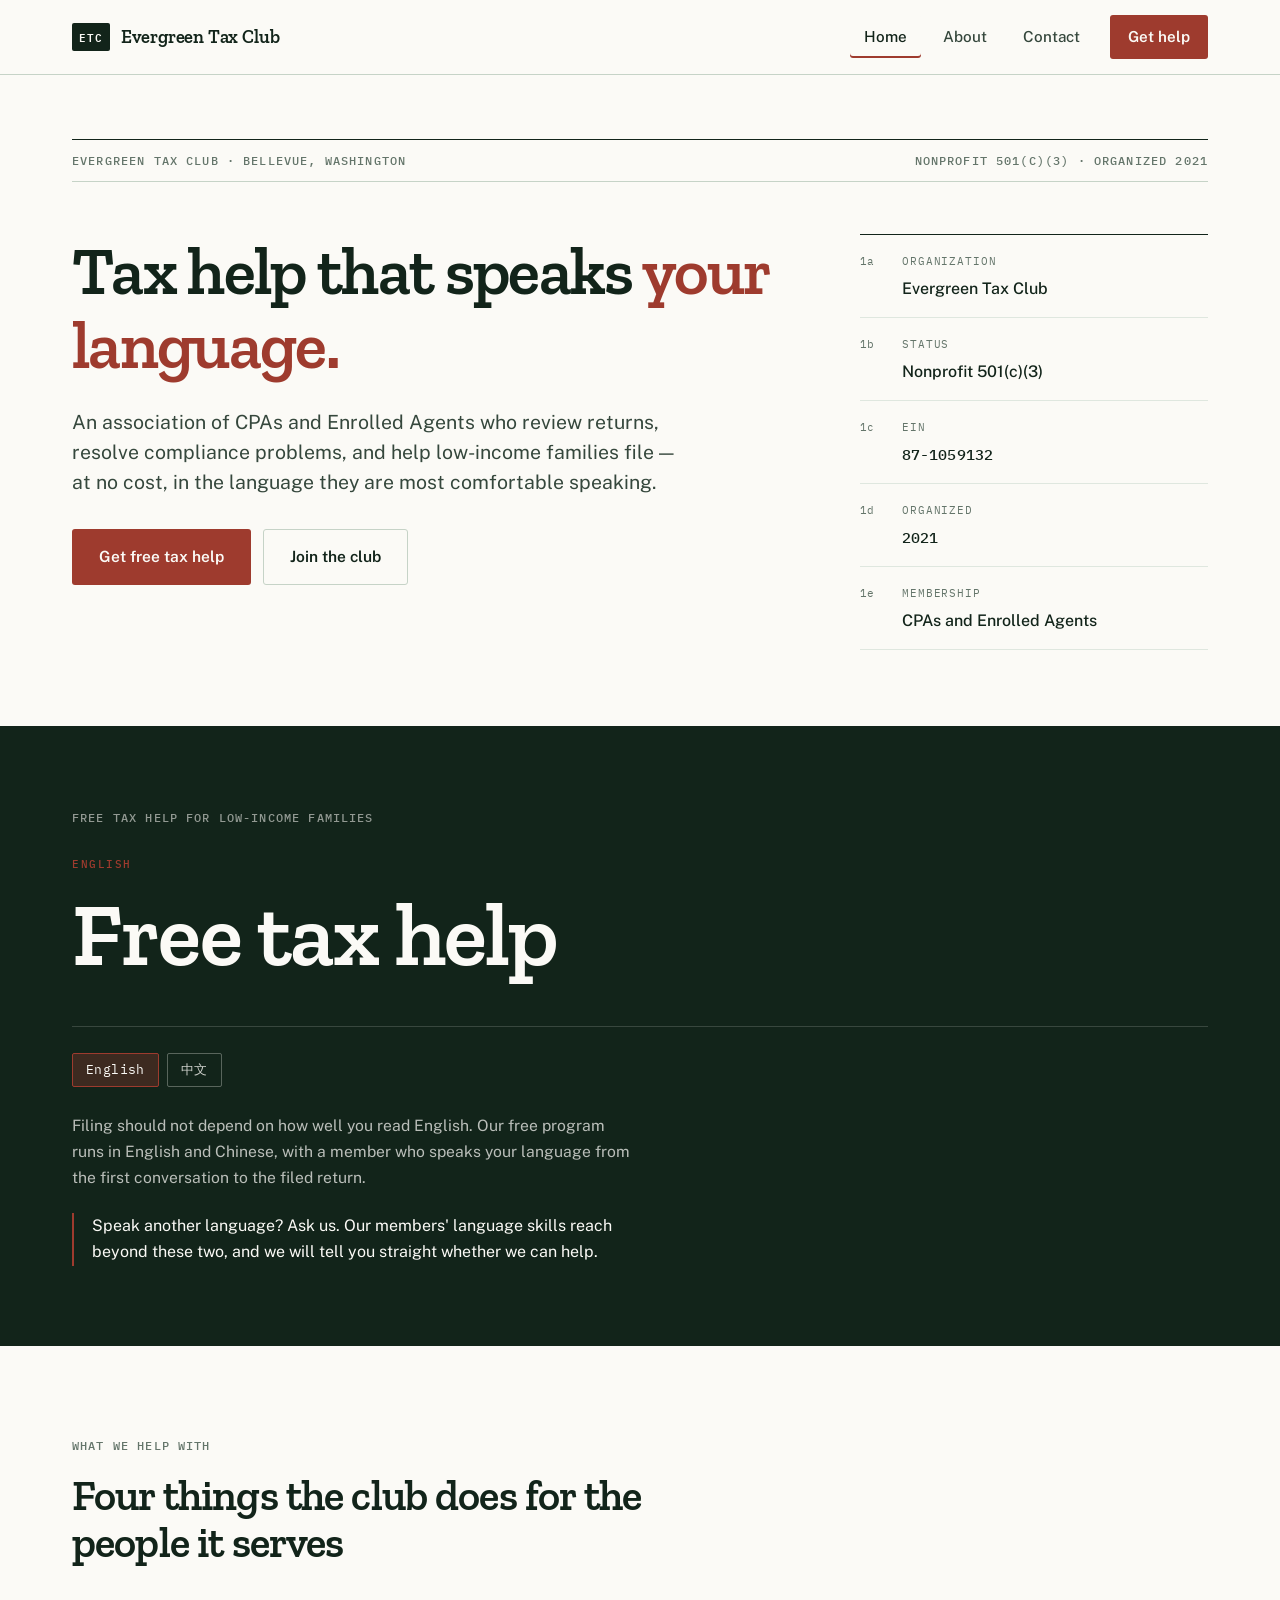
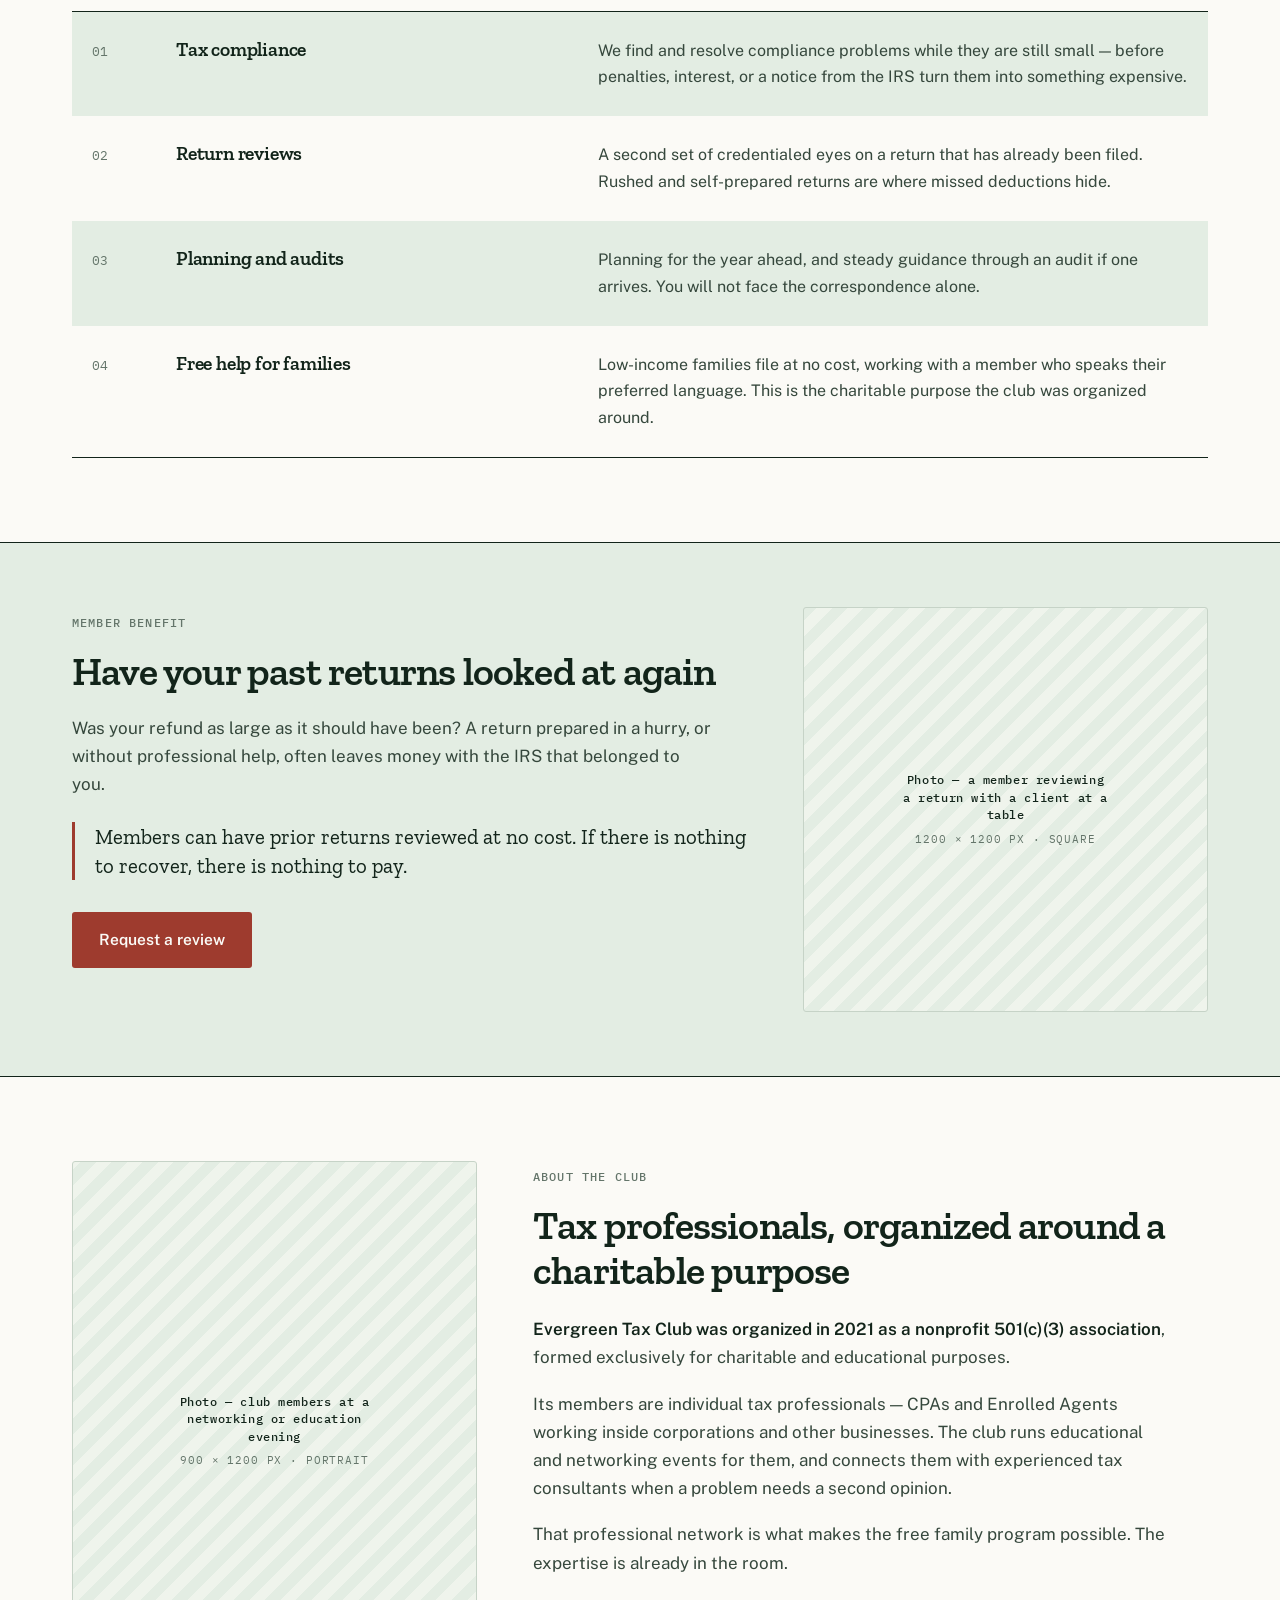
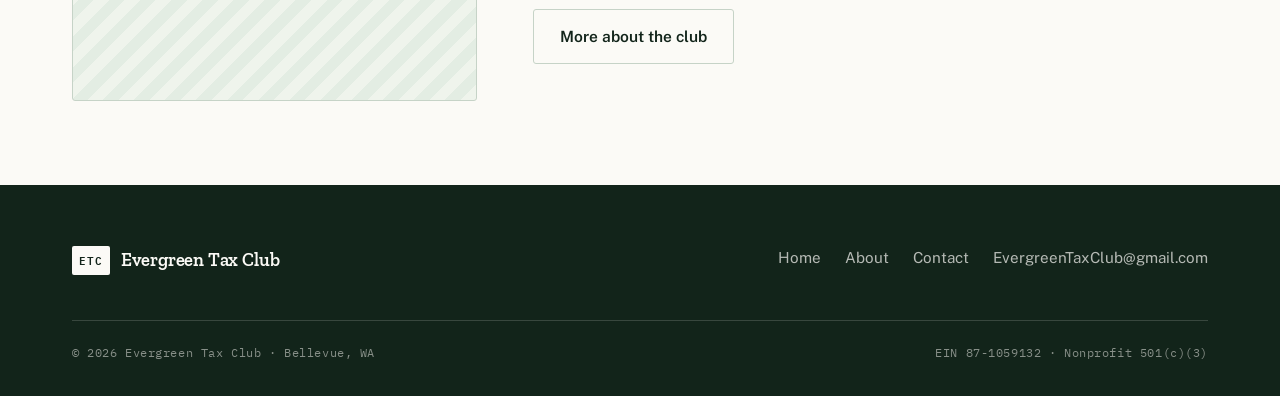
==== index.html @ f6d010ca "Limit language band to the two languages the club can serve The eight-language list was inferred fro" ====
<!DOCTYPE html>
<html lang="en">
<head>
<meta charset="UTF-8">
<meta name="viewport" content="width=device-width, initial-scale=1.0">
<title>Evergreen Tax Club — Tax help that speaks your language</title>
<meta name="description" content="Evergreen Tax Club is a nonprofit 501(c)(3) association of CPAs and Enrolled Agents in Bellevue, WA. Return reviews, tax planning, and free tax help for low-income families in their preferred languages.">
<link rel="preconnect" href="https://fonts.googleapis.com">
<link rel="preconnect" href="https://fonts.gstatic.com" crossorigin>
<link href="https://fonts.googleapis.com/css2?family=Zilla+Slab:wght@400;500;600;700&family=Public+Sans:wght@400;500;600;700&family=IBM+Plex+Mono:wght@400;500;600&display=swap" rel="stylesheet">
<link rel="stylesheet" href="styles.css">
</head>
<body>

<header class="site-head">
  <div class="wrap head-inner">
    <a class="brand" href="index.html">
      <span class="brand-mark">ETC</span>
      <span class="brand-name">Evergreen Tax Club</span>
    </a>
    <button class="nav-toggle" aria-expanded="false" aria-controls="site-nav">Menu</button>
    <nav class="site-nav" id="site-nav" aria-label="Main">
      <ul>
        <li><a href="index.html" aria-current="page">Home</a></li>
        <li><a href="about.html">About</a></li>
        <li><a href="contact.html">Contact</a></li>
        <li><a class="nav-cta" href="contact.html#help">Get help</a></li>
      </ul>
    </nav>
  </div>
</header>

<main>

  <!-- ========== Hero: human headline, plus the club's identity
       set the way a document states its filer. ========== -->
  <section class="hero">
    <div class="wrap">
      <div class="doc-rule">
        <span class="mono">Evergreen Tax Club · Bellevue, Washington</span>
        <span class="mono">Nonprofit 501(c)(3) · Organized 2021</span>
      </div>

      <div class="hero-grid">
        <div>
          <h1>Tax help that speaks <span class="accent">your language.</span></h1>
          <p class="lede">An association of CPAs and Enrolled Agents who review returns, resolve compliance problems, and help low-income families file — at no cost, in the language they are most comfortable speaking.</p>
          <div class="btn-row">
            <a class="btn btn-primary" href="contact.html#help">Get free tax help</a>
            <a class="btn btn-secondary" href="contact.html#join">Join the club</a>
          </div>
        </div>

        <div class="fields">
          <div class="field">
            <span class="field-no">1a</span>
            <span>
              <span class="field-label">Organization</span>
              <span class="field-value">Evergreen Tax Club</span>
            </span>
          </div>
          <div class="field">
            <span class="field-no">1b</span>
            <span>
              <span class="field-label">Status</span>
              <span class="field-value">Nonprofit 501(c)(3)</span>
            </span>
          </div>
          <div class="field">
            <span class="field-no">1c</span>
            <span>
              <span class="field-label">EIN</span>
              <span class="field-value"><span class="num">87-1059132</span></span>
            </span>
          </div>
          <div class="field">
            <span class="field-no">1d</span>
            <span>
              <span class="field-label">Organized</span>
              <span class="field-value"><span class="num">2021</span></span>
            </span>
          </div>
          <div class="field">
            <span class="field-no">1e</span>
            <span>
              <span class="field-label">Membership</span>
              <span class="field-value">CPAs and Enrolled Agents</span>
            </span>
          </div>
        </div>
      </div>
    </div>
  </section>

  <!-- ========== Signature: the language band ==========

       Only list languages the club can actually serve. Someone
       who sees their language here and then cannot be helped is
       worse off than if it had never appeared.

       To add one, edit both places below, in the same order:
         1. the data-lang-stage attribute
         2. the .lang-chip buttons beneath it
       ================================================== -->
  <section class="langs">
    <div class="wrap">
      <span class="mono">Free tax help for low-income families</span>

      <div class="lang-stage" data-lang-stage='[
        {"language":"English","phrase":"Free tax help","lang":"en"},
        {"language":"中文","phrase":"免费报税协助","lang":"zh"}
      ]'>
        <p class="lang-word">
          <span class="tongue">English</span>
          <span class="lang-text">Free tax help</span>
        </p>
      </div>

      <div class="lang-list">
        <button class="lang-chip" data-lang-chip type="button">English</button>
        <button class="lang-chip" data-lang-chip type="button">中文</button>
      </div>

      <p class="note">Filing should not depend on how well you read English. Our free program runs in English and Chinese, with a member who speaks your language from the first conversation to the filed return.</p>

      <p class="lang-ask">Speak another language? Ask us. Our members' language skills reach beyond these two, and we will tell you straight whether we can help.</p>
    </div>
  </section>

  <!-- ========== What we help with ========== -->
  <section class="section">
    <div class="wrap">
      <div class="section-head">
        <span class="mono">What we help with</span>
        <h2>Four things the club does for the people it serves</h2>
      </div>

      <div class="ledger">
        <div class="ledger-row">
          <span class="ledger-no">01</span>
          <h3>Tax compliance</h3>
          <p>We find and resolve compliance problems while they are still small — before penalties, interest, or a notice from the IRS turn them into something expensive.</p>
        </div>
        <div class="ledger-row">
          <span class="ledger-no">02</span>
          <h3>Return reviews</h3>
          <p>A second set of credentialed eyes on a return that has already been filed. Rushed and self-prepared returns are where missed deductions hide.</p>
        </div>
        <div class="ledger-row">
          <span class="ledger-no">03</span>
          <h3>Planning and audits</h3>
          <p>Planning for the year ahead, and steady guidance through an audit if one arrives. You will not face the correspondence alone.</p>
        </div>
        <div class="ledger-row">
          <span class="ledger-no">04</span>
          <h3>Free help for families</h3>
          <p>Low-income families file at no cost, working with a member who speaks their preferred language. This is the charitable purpose the club was organized around.</p>
        </div>
      </div>
    </div>
  </section>

  <!-- ========== The member offer ========== -->
  <section class="offer">
    <div class="wrap split split-wide">
      <div>
        <span class="mono">Member benefit</span>
        <h2 style="margin-top:14px">Have your past returns looked at again</h2>
        <div class="prose" style="margin-top:20px">
          <p>Was your refund as large as it should have been? A return prepared in a hurry, or without professional help, often leaves money with the IRS that belonged to you.</p>
        </div>
        <p class="pull">Members can have prior returns reviewed at no cost. If there is nothing to recover, there is nothing to pay.</p>
        <div class="btn-row">
          <a class="btn btn-primary" href="contact.html#review">Request a review</a>
        </div>
      </div>
      <div class="ph ph-square"
           data-label="Photo — a member reviewing a return with a client at a table"
           data-size="1200 × 1200 px · square"></div>
    </div>
  </section>

  <!-- ========== About preview ========== -->
  <section class="section">
    <div class="wrap split split-narrow">
      <div class="ph ph-portrait"
           data-label="Photo — club members at a networking or education evening"
           data-size="900 × 1200 px · portrait"></div>
      <div>
        <span class="mono">About the club</span>
        <h2 style="margin-top:14px;font-size:clamp(1.9rem,3.6vw,2.5rem);letter-spacing:-.02em">Tax professionals, organized around a charitable purpose</h2>
        <div class="prose" style="margin-top:22px">
          <p><strong>Evergreen Tax Club was organized in 2021 as a nonprofit 501(c)(3) association</strong>, formed exclusively for charitable and educational purposes.</p>
          <p>Its members are individual tax professionals — CPAs and Enrolled Agents working inside corporations and other businesses. The club runs educational and networking events for them, and connects them with experienced tax consultants when a problem needs a second opinion.</p>
          <p>That professional network is what makes the free family program possible. The expertise is already in the room.</p>
        </div>
        <div class="btn-row">
          <a class="btn btn-secondary" href="about.html">More about the club</a>
        </div>
      </div>
    </div>
  </section>

</main>

<footer class="site-foot">
  <div class="wrap">
    <div class="foot-top">
      <a class="brand" href="index.html">
        <span class="brand-mark">ETC</span>
        <span class="brand-name">Evergreen Tax Club</span>
      </a>
      <div class="foot-links">
        <a href="index.html">Home</a>
        <a href="about.html">About</a>
        <a href="contact.html">Contact</a>
        <a href="mailto:EvergreenTaxClub@gmail.com">EvergreenTaxClub@gmail.com</a>
      </div>
    </div>
    <div class="foot-bottom">
      <span>© 2026 Evergreen Tax Club · Bellevue, WA</span>
      <span>EIN 87-1059132 · Nonprofit 501(c)(3)</span>
    </div>
  </div>
</footer>

<script src="site.js"></script>
</body>
</html>
---- styles.css ----
/* ============================================================
   Evergreen Tax Club — shared stylesheet
   Design direction: "Greenbar" — accounting ledger paper.

   Every page links this one file. Do not copy these rules into
   individual pages; change them here and all pages update.
   ============================================================ */

:root{
  /* Color ------------------------------------------------- */
  --paper:    #FBFAF6;   /* page background, warm paper white */
  --bar:      #E3EDE3;   /* greenbar stripe */
  --bar-soft: #EFF4EC;   /* lighter stripe / panel fill */
  --ink:      #12241A;   /* headings, dark bands */
  --ink-2:    #35473C;   /* body copy */
  --slate:    #64756A;   /* secondary / labels */
  --rule:     #C6D3C7;   /* structural rules */
  --rule-2:   #DFE7DF;   /* hairline rules */
  --stamp:    #9E3B2E;   /* the single accent — use sparingly */
  --stamp-2:  #82301F;   /* accent, pressed state */

  /* Type -------------------------------------------------- */
  --display: 'Zilla Slab', Georgia, serif;
  --body:    'Public Sans', -apple-system, BlinkMacSystemFont, sans-serif;
  --mono:    'IBM Plex Mono', ui-monospace, Menlo, monospace;

  /* Layout ------------------------------------------------ */
  --wrap: 1200px;
  --gut: 32px;
}

*{margin:0;padding:0;box-sizing:border-box}
html{scroll-behavior:smooth;-webkit-text-size-adjust:100%}

body{
  font-family:var(--body);
  font-size:17px;
  line-height:1.65;
  color:var(--ink-2);
  background:var(--paper);
  -webkit-font-smoothing:antialiased;
  -moz-osx-font-smoothing:grayscale;
}

h1,h2,h3,h4{font-family:var(--display);color:var(--ink);line-height:1.12;font-weight:600}
a{color:inherit;text-decoration:none}
img{max-width:100%;display:block}

:focus-visible{outline:2px solid var(--stamp);outline-offset:3px;border-radius:2px}

.wrap{max-width:var(--wrap);margin:0 auto;padding:0 var(--gut)}

/* Utility type ------------------------------------------- */
.mono{
  font-family:var(--mono);
  font-size:.72rem;
  letter-spacing:.1em;
  text-transform:uppercase;
  color:var(--slate);
  font-weight:500;
}
.lede{font-size:1.22rem;line-height:1.55;color:var(--ink-2);max-width:52ch}
.prose p{margin-bottom:1.1em;max-width:64ch}
.prose p:last-child{margin-bottom:0}
.prose strong{color:var(--ink);font-weight:600}

/* ============================================================
   Document rule — the thin mono header/footer band that frames
   a section the way a printed form's edge does.
   ============================================================ */
.doc-rule{
  display:flex;
  justify-content:space-between;
  align-items:center;
  gap:20px;
  padding:11px 0;
  border-top:1px solid var(--ink);
  border-bottom:1px solid var(--rule);
  flex-wrap:wrap;
}

/* ============================================================
   Header
   ============================================================ */
.site-head{
  position:sticky;top:0;z-index:60;
  background:rgba(251,250,246,.94);
  backdrop-filter:blur(10px);
  border-bottom:1px solid var(--rule);
}
.head-inner{display:flex;align-items:center;justify-content:space-between;height:74px;gap:24px}

.brand{display:flex;align-items:baseline;gap:11px;flex:none}
.brand-mark{
  font-family:var(--mono);
  font-size:.7rem;
  font-weight:600;
  letter-spacing:.08em;
  color:var(--paper);
  background:var(--ink);
  padding:5px 7px;
  border-radius:2px;
  align-self:center;
}
.brand-name{font-family:var(--display);font-size:1.16rem;font-weight:600;color:var(--ink);letter-spacing:-.01em}

.site-nav ul{display:flex;align-items:center;gap:8px;list-style:none}
.site-nav a{
  display:block;
  padding:8px 14px;
  font-size:.95rem;
  font-weight:500;
  color:var(--ink-2);
  border-radius:3px;
  transition:background .15s,color .15s;
}
.site-nav a:hover{background:var(--bar-soft);color:var(--ink)}
.site-nav a[aria-current="page"]{color:var(--ink);box-shadow:inset 0 -2px 0 var(--stamp)}

.nav-cta{
  background:var(--stamp)!important;
  color:var(--paper)!important;
  font-weight:600!important;
  padding:9px 18px!important;
  margin-left:8px;
}
.nav-cta:hover{background:var(--stamp-2)!important;color:var(--paper)!important}

.nav-toggle{
  display:none;
  background:none;
  border:1px solid var(--rule);
  border-radius:3px;
  padding:8px 12px;
  font-family:var(--mono);
  font-size:.72rem;
  letter-spacing:.08em;
  text-transform:uppercase;
  color:var(--ink);
  cursor:pointer;
}
.nav-toggle:hover{background:var(--bar-soft)}

/* ============================================================
   Buttons
   ============================================================ */
.btn{
  display:inline-block;
  font-family:var(--body);
  font-size:.97rem;
  font-weight:600;
  padding:14px 26px;
  border:1px solid transparent;
  border-radius:3px;
  cursor:pointer;
  transition:background .15s,color .15s,border-color .15s;
}
.btn-primary{background:var(--stamp);color:var(--paper)}
.btn-primary:hover{background:var(--stamp-2)}
.btn-secondary{background:transparent;color:var(--ink);border-color:var(--rule)}
.btn-secondary:hover{border-color:var(--ink);background:var(--bar-soft)}
.btn-onink{background:var(--paper);color:var(--ink)}
.btn-onink:hover{background:var(--bar)}
.btn-row{display:flex;gap:12px;flex-wrap:wrap;margin-top:32px}

/* ============================================================
   Hero — the letterhead device.
   Human headline left, the club's legal identity set as a
   labeled field block right.
   ============================================================ */
.hero{padding:64px 0 76px}
.hero-grid{display:grid;grid-template-columns:1.35fr .65fr;gap:64px;align-items:start;margin-top:52px}
.hero h1{font-size:clamp(2.7rem,5.6vw,4.15rem);letter-spacing:-.025em;font-weight:600}
.hero h1 .accent{color:var(--stamp)}
.hero .lede{margin-top:24px}

/* Field block — label over value, hairline separated */
.fields{border-top:1px solid var(--ink)}
.field{padding:15px 0;border-bottom:1px solid var(--rule-2);display:flex;gap:16px;align-items:baseline}
.field-no{font-family:var(--mono);font-size:.7rem;color:var(--slate);flex:none;width:26px;padding-top:2px}
.field-label{font-family:var(--mono);font-size:.68rem;letter-spacing:.09em;text-transform:uppercase;color:var(--slate);display:block;margin-bottom:3px}
.field-value{font-size:1rem;color:var(--ink);font-weight:500;line-height:1.35}
.field-value .num{font-family:var(--mono);font-size:.95rem;letter-spacing:.01em}

/* ============================================================
   Signature — the language band.
   "Free tax help" in each language the club serves.
   ============================================================ */
.langs{background:var(--ink);color:var(--paper);padding:76px 0 80px;overflow:hidden}
.langs .mono{color:rgba(251,250,246,.55)}
.lang-stage{
  margin-top:28px;
  min-height:clamp(4.4rem,10vw,7.6rem);
  display:flex;
  align-items:center;
}
/* Zilla Slab and IBM Plex Mono carry no CJK, Devanagari, or
   Thai glyphs. The language band is the one place non-Latin
   scripts must render properly, so it gets an explicit stack
   that falls through to the system's own CJK faces. */
:root{
  --intl: 'PingFang SC', 'Hiragino Sans GB', 'Microsoft YaHei',
          'Apple SD Gothic Neo', 'Malgun Gothic',
          'Noto Sans CJK SC', 'Noto Sans Devanagari',
          system-ui, sans-serif;
}

.lang-word{
  font-family:var(--display),var(--intl);
  font-size:clamp(2.5rem,7.6vw,5.6rem);
  font-weight:600;
  line-height:1.15;
  letter-spacing:-.02em;
  color:var(--paper);
}
.lang-word .tongue{display:block;font-family:var(--mono);font-size:.7rem;letter-spacing:.14em;text-transform:uppercase;color:var(--stamp);margin-bottom:12px;font-weight:500}
.lang-fade{animation:langIn .5s ease both}
@keyframes langIn{from{opacity:0;transform:translateY(9px)}to{opacity:1;transform:none}}

.lang-list{
  display:flex;flex-wrap:wrap;gap:8px;margin-top:40px;
  padding-top:26px;border-top:1px solid rgba(251,250,246,.16);
}
.lang-chip{
  font-family:var(--mono),var(--intl);
  font-size:.82rem;letter-spacing:.03em;line-height:1.4;
  padding:7px 13px;border:1px solid rgba(251,250,246,.3);border-radius:2px;
  background:transparent;cursor:pointer;
  color:rgba(251,250,246,.8);
  transition:color .25s,border-color .25s,background .25s;
}
.lang-chip:hover{color:var(--paper);border-color:rgba(251,250,246,.6)}
.lang-chip.is-on{color:var(--paper);border-color:var(--stamp);background:rgba(158,59,46,.3)}
.langs .note{margin-top:26px;color:rgba(251,250,246,.72);font-size:.98rem;max-width:56ch}

/* The invitation to anyone the two listed languages do not cover.
   Set apart from the note so it reads as an offer, not a footnote. */
.lang-ask{
  margin-top:22px;
  padding-left:18px;
  border-left:2px solid var(--stamp);
  color:var(--paper);
  font-size:1rem;
  max-width:56ch;
}

/* ============================================================
   Section scaffolding
   ============================================================ */
.section{padding:84px 0}
.section-tight{padding:64px 0}
.section-head{max-width:62ch;margin-bottom:44px}
.section-head h2{font-size:clamp(1.9rem,3.6vw,2.65rem);letter-spacing:-.02em;margin-top:14px}
.section-head p{margin-top:16px;font-size:1.1rem;color:var(--slate)}

/* ============================================================
   Ledger — greenbar striped rows. The one place stripes appear.
   Used for the services list, which genuinely enumerates.
   ============================================================ */
.ledger{border-top:1px solid var(--ink);border-bottom:1px solid var(--ink)}
.ledger-row{
  display:grid;
  grid-template-columns:56px 1fr 1.5fr;
  gap:28px;
  padding:26px 20px;
  align-items:baseline;
}
.ledger-row:nth-child(odd){background:var(--bar)}
.ledger-row:nth-child(even){background:transparent}
.ledger-no{font-family:var(--mono);font-size:.8rem;color:var(--slate)}
.ledger-row h3{font-size:1.22rem;letter-spacing:-.01em}
.ledger-row p{color:var(--ink-2);font-size:1rem}

/* ============================================================
   Panels
   ============================================================ */
.panel{border:1px solid var(--rule);border-radius:4px;background:#fff;padding:36px}
.panel-quiet{background:var(--bar-soft);border-color:var(--rule-2)}

.split{display:grid;grid-template-columns:1fr 1fr;gap:56px;align-items:start}
.split-wide{grid-template-columns:1.25fr .75fr}
.split-narrow{grid-template-columns:.75fr 1.25fr}

/* Offer band — the free return review */
.offer{background:var(--bar);border-top:1px solid var(--ink);border-bottom:1px solid var(--ink);padding:64px 0}
.offer h2{font-size:clamp(1.8rem,3.4vw,2.5rem);letter-spacing:-.02em}
.offer .pull{
  font-family:var(--display);
  font-size:1.3rem;
  line-height:1.4;
  color:var(--ink);
  border-left:3px solid var(--stamp);
  padding-left:20px;
  margin-top:24px;
}

/* ============================================================
   People
   ============================================================ */
.people{display:grid;grid-template-columns:repeat(3,1fr);gap:2px;background:var(--rule);border:1px solid var(--rule)}
.person{background:var(--paper);padding:28px 24px}
.person .field-label{margin-bottom:10px}
.person h3{font-size:1.12rem;margin-bottom:2px}
.person p{font-size:.92rem;color:var(--slate)}

/* ============================================================
   Photo placeholders
   Ruled, labeled slots. The label states the exact image size to
   supply, so whoever sources photography knows what to send.
   Replace with: <img src="..." alt="...">
   ============================================================ */
.ph{
  position:relative;
  background:
    repeating-linear-gradient(
      -45deg,
      var(--bar-soft) 0 11px,
      var(--bar) 11px 22px
    );
  border:1px solid var(--rule);
  border-radius:3px;
  display:flex;
  flex-direction:column;
  align-items:center;
  justify-content:center;
  gap:7px;
  padding:24px;
  text-align:center;
  min-height:180px;
}
.ph::before{
  content:attr(data-label);
  font-family:var(--mono);
  font-size:.73rem;
  letter-spacing:.05em;
  color:var(--ink);
  font-weight:500;
  max-width:30ch;
  line-height:1.5;
}
.ph::after{
  content:attr(data-size);
  font-family:var(--mono);
  font-size:.66rem;
  letter-spacing:.08em;
  text-transform:uppercase;
  color:var(--slate);
}
.ph-portrait{aspect-ratio:3/4}
.ph-square{aspect-ratio:1/1}
.ph-wide{aspect-ratio:16/9}

/* ============================================================
   Contact
   ============================================================ */
.contact-rows{border-top:1px solid var(--ink)}
.contact-row{display:grid;grid-template-columns:150px 1fr;gap:24px;padding:20px 0;border-bottom:1px solid var(--rule-2);align-items:baseline}
.contact-row .val{font-size:1.06rem;color:var(--ink);font-weight:500}
.contact-row .val a{color:var(--stamp);text-decoration:underline;text-underline-offset:3px}
.contact-row .val a:hover{color:var(--stamp-2)}
.contact-row .val .num{font-family:var(--mono);font-size:1rem}

.form-field{margin-bottom:20px}
.form-field label{display:block;margin-bottom:7px}
.form-field input,.form-field textarea,.form-field select{
  width:100%;
  font-family:var(--body);
  font-size:1rem;
  color:var(--ink);
  padding:13px 14px;
  background:var(--paper);
  border:1px solid var(--rule);
  border-radius:3px;
  transition:border-color .15s;
}
.form-field textarea{resize:vertical;min-height:130px}
.form-field input:focus,.form-field textarea:focus,.form-field select:focus{
  outline:none;border-color:var(--stamp);box-shadow:0 0 0 3px rgba(158,59,46,.12);
}
.form-note{font-size:.88rem;color:var(--slate);margin-top:14px;line-height:1.55}

/* ============================================================
   Footer
   ============================================================ */
.site-foot{background:var(--ink);color:rgba(251,250,246,.7);padding:60px 0 34px;margin-top:0}
.site-foot .brand-name{color:var(--paper)}
.site-foot .brand-mark{background:var(--paper);color:var(--ink)}
.foot-top{display:flex;justify-content:space-between;gap:36px;flex-wrap:wrap;align-items:flex-start}
.foot-links{display:flex;gap:24px;flex-wrap:wrap}
.foot-links a{font-size:.95rem;transition:color .15s}
.foot-links a:hover{color:var(--paper)}
.foot-bottom{
  margin-top:44px;padding-top:22px;
  border-top:1px solid rgba(251,250,246,.16);
  display:flex;justify-content:space-between;gap:16px;flex-wrap:wrap;
  font-family:var(--mono);font-size:.72rem;letter-spacing:.05em;
  color:rgba(251,250,246,.5);
}

/* ============================================================
   Responsive
   ============================================================ */
@media (max-width:960px){
  .hero-grid,.split,.split-wide,.split-narrow{grid-template-columns:1fr;gap:44px}
  .people{grid-template-columns:1fr}
  .ledger-row{grid-template-columns:40px 1fr;gap:8px 18px}
  .ledger-row p{grid-column:2}
}

@media (max-width:820px){
  body{font-size:16px}
  :root{--gut:22px}
  .section{padding:60px 0}
  .hero{padding:44px 0 56px}

  .nav-toggle{display:block}
  .site-nav{
    display:none;
    position:absolute;top:74px;left:0;right:0;
    background:var(--paper);
    border-bottom:1px solid var(--rule);
    box-shadow:0 14px 32px rgba(18,36,26,.1);
    padding:14px var(--gut) 20px;
  }
  .site-nav.is-open{display:block}
  .site-nav ul{flex-direction:column;align-items:stretch;gap:2px}
  .site-nav a{padding:13px 12px;font-size:1rem}
  .nav-cta{margin-left:0;margin-top:8px;text-align:center}
  .contact-row{grid-template-columns:1fr;gap:4px}
}

@media (prefers-reduced-motion:reduce){
  html{scroll-behavior:auto}
  *,*::before,*::after{animation-duration:.001ms!important;transition-duration:.001ms!important}
}
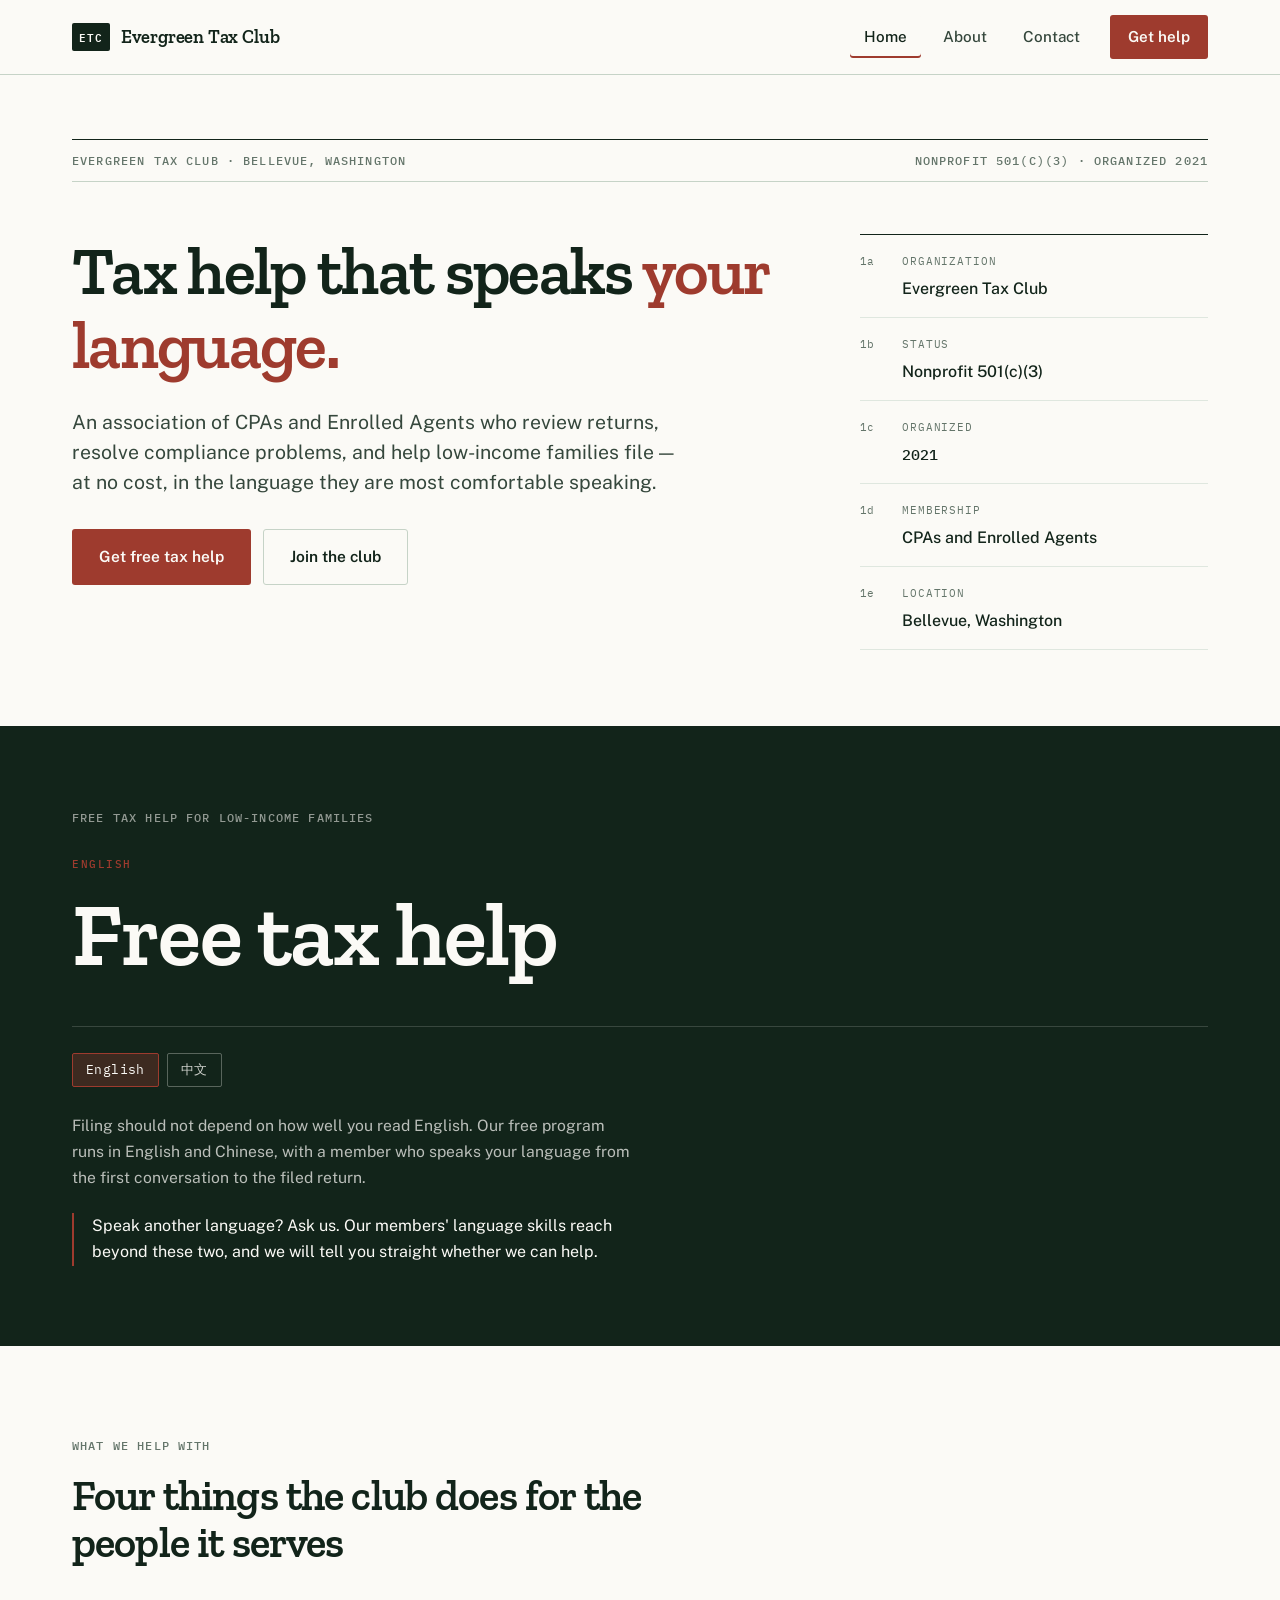
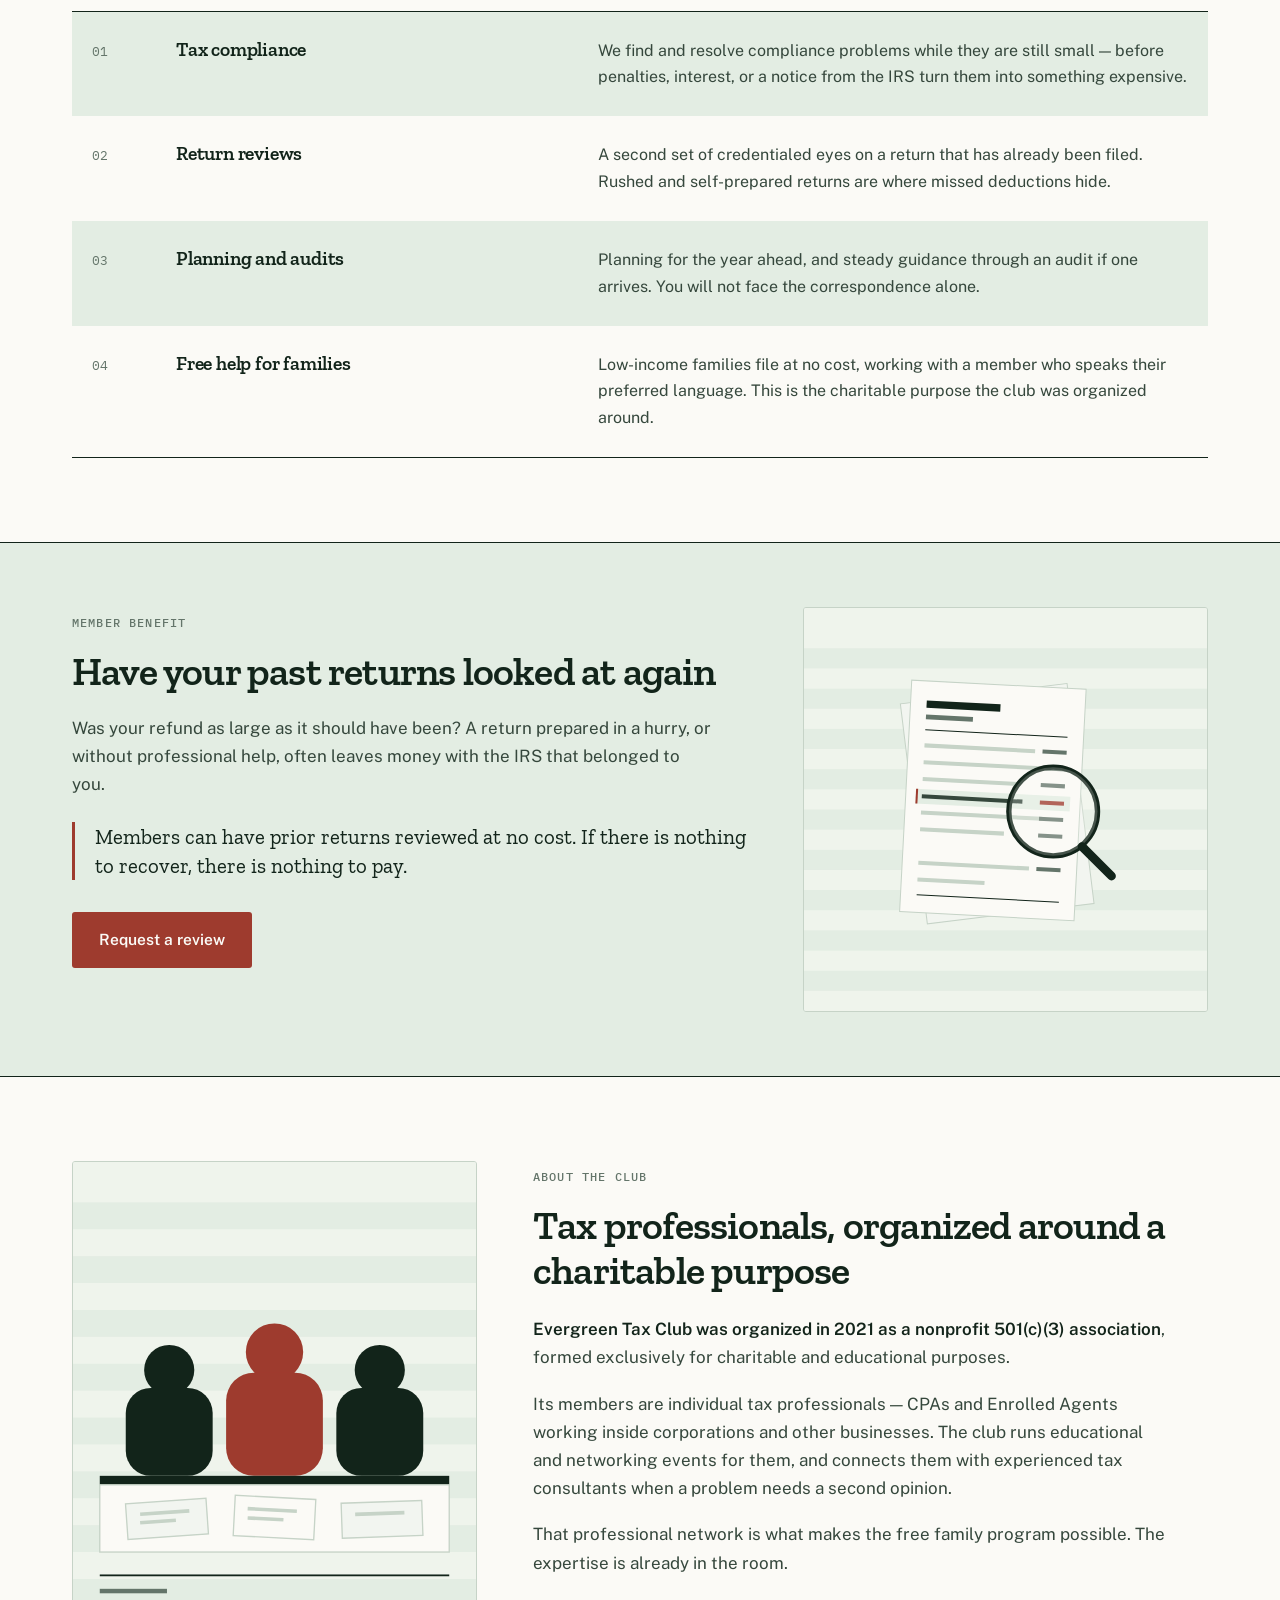
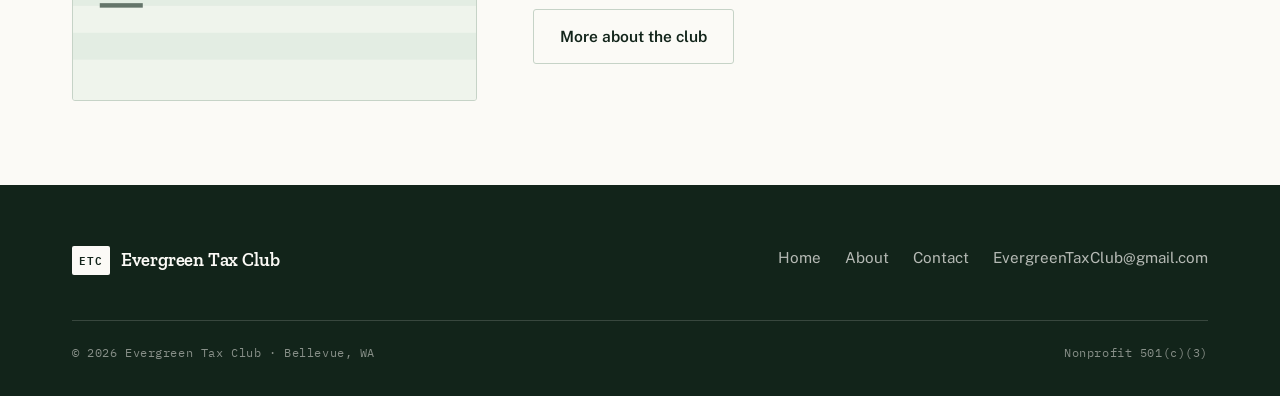
==== commit b1529157: "Remove the EIN and replace placeholder boxes with illustrations Drop the EIN from all three pages an" ====
--- a/index.html
+++ b/index.html
@@ -69,22 +69,22 @@
           <div class="field">
             <span class="field-no">1c</span>
             <span>
-              <span class="field-label">EIN</span>
-              <span class="field-value"><span class="num">87-1059132</span></span>
-            </span>
-          </div>
-          <div class="field">
-            <span class="field-no">1d</span>
-            <span>
               <span class="field-label">Organized</span>
               <span class="field-value"><span class="num">2021</span></span>
             </span>
           </div>
           <div class="field">
-            <span class="field-no">1e</span>
+            <span class="field-no">1d</span>
             <span>
               <span class="field-label">Membership</span>
               <span class="field-value">CPAs and Enrolled Agents</span>
+            </span>
+          </div>
+          <div class="field">
+            <span class="field-no">1e</span>
+            <span>
+              <span class="field-label">Location</span>
+              <span class="field-value">Bellevue, Washington</span>
             </span>
           </div>
         </div>
@@ -174,18 +174,16 @@
           <a class="btn btn-primary" href="contact.html#review">Request a review</a>
         </div>
       </div>
-      <div class="ph ph-square"
-           data-label="Photo — a member reviewing a return with a client at a table"
-           data-size="1200 × 1200 px · square"></div>
+      <img class="ph-img ph-square" src="images/placeholder-review.svg"
+           alt="Illustration of a tax return under review with one line flagged for attention">
     </div>
   </section>
 
   <!-- ========== About preview ========== -->
   <section class="section">
     <div class="wrap split split-narrow">
-      <div class="ph ph-portrait"
-           data-label="Photo — club members at a networking or education evening"
-           data-size="900 × 1200 px · portrait"></div>
+      <img class="ph-img ph-portrait" src="images/placeholder-gathering.svg"
+           alt="Illustration of club members gathered around a table of tax documents">
       <div>
         <span class="mono">About the club</span>
         <h2 style="margin-top:14px;font-size:clamp(1.9rem,3.6vw,2.5rem);letter-spacing:-.02em">Tax professionals, organized around a charitable purpose</h2>
@@ -219,7 +217,7 @@
     </div>
     <div class="foot-bottom">
       <span>© 2026 Evergreen Tax Club · Bellevue, WA</span>
-      <span>EIN 87-1059132 · Nonprofit 501(c)(3)</span>
+      <span>Nonprofit 501(c)(3)</span>
     </div>
   </div>
 </footer>
--- a/styles.css
+++ b/styles.css
@@ -349,6 +349,18 @@
 .ph-portrait{aspect-ratio:3/4}
 .ph-square{aspect-ratio:1/1}
 .ph-wide{aspect-ratio:16/9}
+
+/* Placeholder illustrations, and real photographs once supplied.
+   Swapping one for the other is only a change of src and alt —
+   the sizing and framing stay identical. */
+.ph-img{
+  width:100%;
+  display:block;
+  object-fit:cover;
+  border:1px solid var(--rule);
+  border-radius:3px;
+  background:var(--bar-soft);
+}
 
 /* ============================================================
    Contact
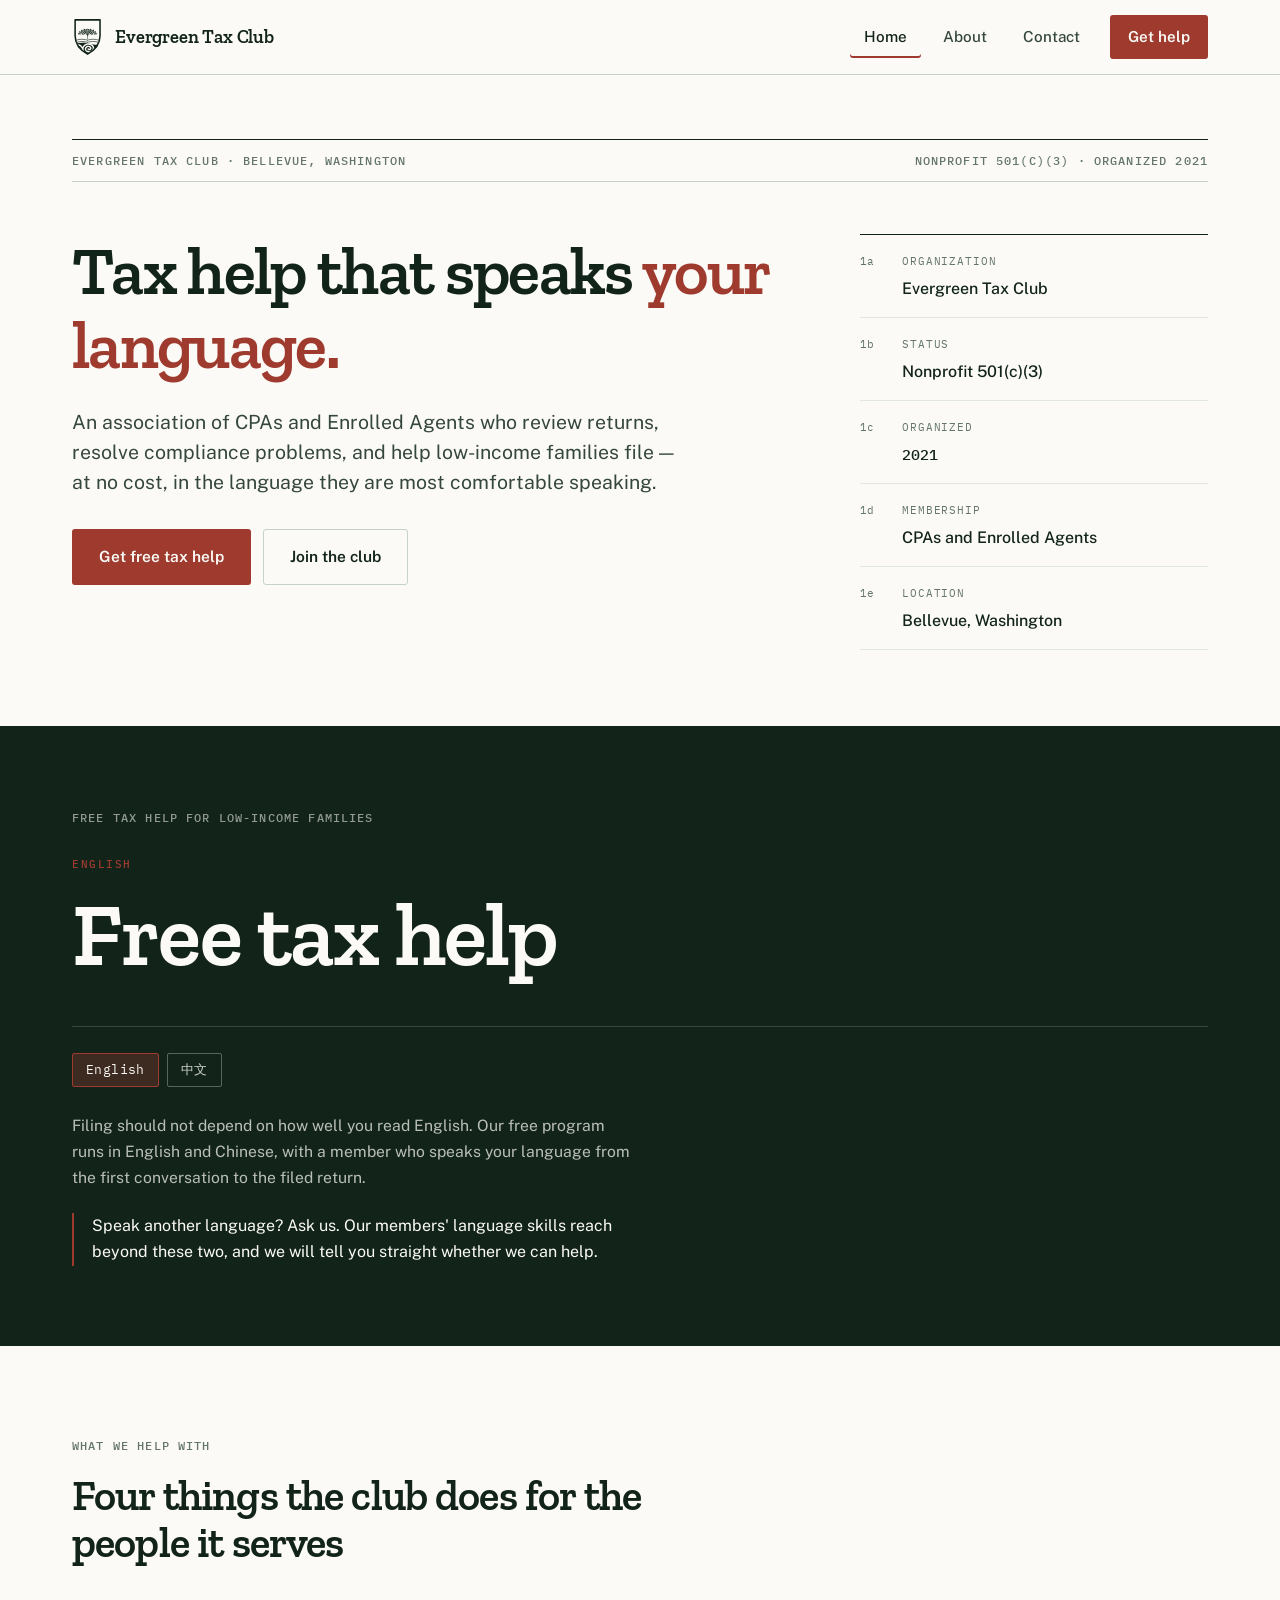
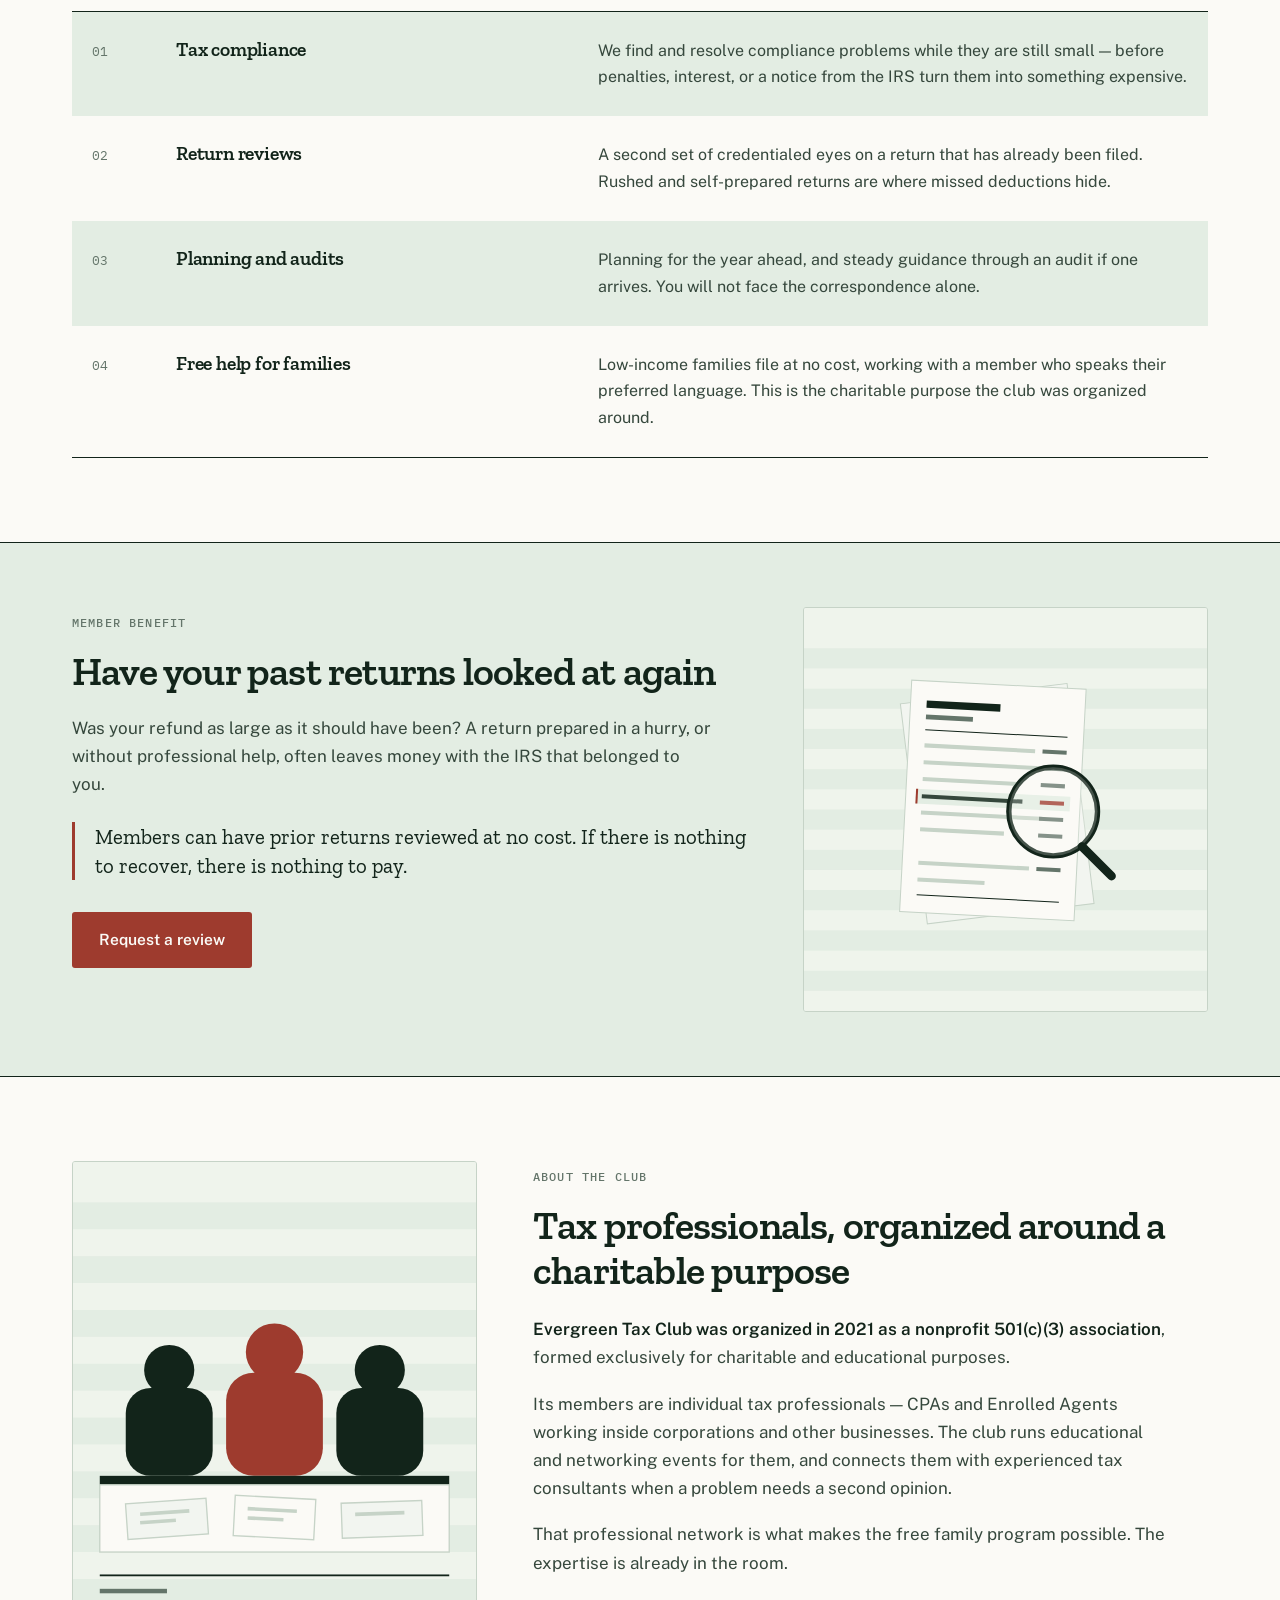
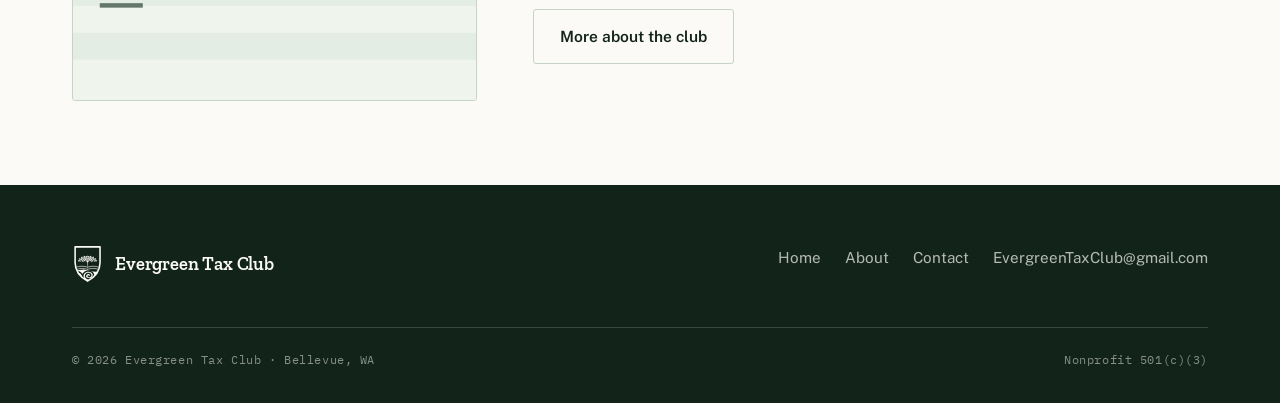
==== commit cce81e2f: "Restore the club's shield logo Rebuild the original Evergreen shield — tree over furrowed fields abo" ====
--- a/index.html
+++ b/index.html
@@ -8,6 +8,8 @@
 <link rel="preconnect" href="https://fonts.googleapis.com">
 <link rel="preconnect" href="https://fonts.gstatic.com" crossorigin>
 <link href="https://fonts.googleapis.com/css2?family=Zilla+Slab:wght@400;500;600;700&family=Public+Sans:wght@400;500;600;700&family=IBM+Plex+Mono:wght@400;500;600&display=swap" rel="stylesheet">
+<link rel="icon" href="images/favicon.svg" type="image/svg+xml">
+<meta name="theme-color" content="#12241A">
 <link rel="stylesheet" href="styles.css">
 </head>
 <body>
@@ -15,7 +17,86 @@
 <header class="site-head">
   <div class="wrap head-inner">
     <a class="brand" href="index.html">
-      <span class="brand-mark">ETC</span>
+      <svg class="brand-logo" xmlns="http://www.w3.org/2000/svg" viewBox="0 0 100 122"
+     fill="none" stroke="currentColor" role="img"
+     aria-label="Evergreen Tax Club shield">
+  <defs><clipPath id="etc-sh-1"><path d="M10,6 H90 V57 C90,85 72,104 50,116 C28,104 10,85 10,57 Z"/></clipPath></defs>
+  <g clip-path="url(#etc-sh-1)">
+    <path d="M4,90 C16,81 30,77 45,80 C58,82 70,88 80,85 C88,83 94,79 98,75 L98,124 L4,124 Z" fill="currentColor" stroke="none"/>
+    <path d="M4,92 C16,84 30,81 37.0,106.9 L36.1,105.2 L35.4,103.4 L34.9,101.5 L34.7,99.6 L34.8,97.8 L35.1,96.0 L35.7,94.2 L36.4,92.5 L37.4,90.9 L38.6,89.5 L40.0,88.2 L41.6,87.0 L43.2,86.0 L45.0,85.1 L46.9,84.5 L48.8,84.0 L50.8,83.7 L52.8,83.7 L54.7,83.8 L56.6,84.1 L58.4,84.5 L60.2,85.2 L61.8,86.0 L63.3,86.9 L64.6,88.0 L65.8,89.1 L66.8,90.4 L67.6,91.7 L68.2,93.1 L68.6,94.6 L68.9,96.0 L68.9,97.4 L68.7,98.9 L68.3,100.2 L67.8,101.6 L67.0,102.8 L66.2,103.9 L65.2,105.0 L64.0,105.9 L62.8,106.7 L61.4,107.4 L60.0,107.9 L58.6,108.3 L57.1,108.6 L55.7,108.7 L54.2,108.6 L52.8,108.4 L51.4,108.1 L50.1,107.7 L48.9,107.1 L47.8,106.5 L46.8,105.7 L45.9,104.9 L45.1,103.9 L44.5,103.0 L44.0,102.0 L43.7,101.0 L43.5,99.9 L43.5,98.9 L43.6,97.9 L43.8,96.9 L44.2,96.0 L44.7,95.1 L45.3,94.3 L46.0,93.6 L46.8,92.9 L47.6,92.3 L48.5,91.9 L49.5,91.5 L50.4,91.2 L51.4,91.1 L52.4,91.0 L53.4,91.0 L54.3,91.2 L55.2,91.4 L56.1,91.7 L56.9,92.0 L57.6,92.5 L58.2,92.9 L58.8,93.5 L59.2,94.1 L59.6,94.7 L59.9,95.3 L60.1,95.9 L60.2,96.6 L60.2,97.2 L60.1,97.8 L59.9,98.3 L59.7,98.9 L59.4,99.4 L59.0,99.8 L58.6,100.2 L58.1,100.6 L57.6,100.9 L57.1,101.1 L56.6,101.2 L56.0,101.4 L55.5,101.4 L55.0,101.4 L54.5,101.3 L54.1,101.2 L53.6,101.1 L53.3,100.9 L52.9,100.7 L52.6,100.4 L52.4,100.2 L52.2,99.9 L52.1,99.6 L52.0,99.3 L52.0,99.1" class="logo-carve" stroke-width="4.6" stroke-linecap="round"/>
+    <path d="M6,84 C20,76 36,74 52,78" class="logo-carve" stroke-width="3.4" stroke-linecap="round"/>
+    <g stroke-width="2" stroke-linecap="round">
+      <path d="M11,72 C26,66 39,68 50,71"/>
+      <path d="M89,72 C74,66 61,68 50,71"/>
+      <path d="M12,79 C28,73 40,75 50,78"/>
+      <path d="M88,79 C72,73 60,75 50,78"/>
+    </g>
+    <g stroke-width="1.7" stroke-linecap="round">
+      <path d="M50.0,66 L50.0,52.0"/>
+      <path d="M50.0,54.0 Q44.3,50.0 38.5,48.9"/>
+      <path d="M50.0,54.0 Q45.4,46.2 40.8,44.1"/>
+      <path d="M50.0,54.0 Q48.4,44.3 46.9,41.7"/>
+      <path d="M50.0,54.0 Q51.6,44.3 53.1,41.7"/>
+      <path d="M50.0,54.0 Q54.6,46.2 59.2,44.1"/>
+      <path d="M50.0,54.0 Q55.7,50.0 61.5,48.9"/>
+    </g>
+    <g fill="currentColor" stroke="none">
+      <ellipse cx="38.3" cy="52.2" rx="2.9" ry="1.25" transform="rotate(-81 38.3 52.2)"/>
+      <ellipse cx="40.1" cy="49.0" rx="2.9" ry="1.25" transform="rotate(-63 40.1 49.0)"/>
+      <ellipse cx="43.4" cy="46.6" rx="2.9" ry="1.25" transform="rotate(-42 43.4 46.6)"/>
+      <ellipse cx="47.7" cy="45.3" rx="2.9" ry="1.25" transform="rotate(-15 47.7 45.3)"/>
+      <ellipse cx="52.3" cy="45.3" rx="2.9" ry="1.25" transform="rotate(15 52.3 45.3)"/>
+      <ellipse cx="56.6" cy="46.6" rx="2.9" ry="1.25" transform="rotate(42 56.6 46.6)"/>
+      <ellipse cx="59.9" cy="49.0" rx="2.9" ry="1.25" transform="rotate(63 59.9 49.0)"/>
+      <ellipse cx="61.7" cy="52.2" rx="2.9" ry="1.25" transform="rotate(81 61.7 52.2)"/>
+      <ellipse cx="33.4" cy="51.5" rx="2.9" ry="1.25" transform="rotate(-81 33.4 51.5)"/>
+      <ellipse cx="34.9" cy="48.3" rx="2.9" ry="1.25" transform="rotate(-69 34.9 48.3)"/>
+      <ellipse cx="37.6" cy="45.6" rx="2.9" ry="1.25" transform="rotate(-56 37.6 45.6)"/>
+      <ellipse cx="41.2" cy="43.5" rx="2.9" ry="1.25" transform="rotate(-40 41.2 43.5)"/>
+      <ellipse cx="45.4" cy="42.2" rx="2.9" ry="1.25" transform="rotate(-21 45.4 42.2)"/>
+      <ellipse cx="50.0" cy="41.8" rx="2.9" ry="1.25" transform="rotate(-0 50.0 41.8)"/>
+      <ellipse cx="54.6" cy="42.2" rx="2.9" ry="1.25" transform="rotate(21 54.6 42.2)"/>
+      <ellipse cx="58.8" cy="43.5" rx="2.9" ry="1.25" transform="rotate(40 58.8 43.5)"/>
+      <ellipse cx="62.4" cy="45.6" rx="2.9" ry="1.25" transform="rotate(56 62.4 45.6)"/>
+      <ellipse cx="65.1" cy="48.3" rx="2.9" ry="1.25" transform="rotate(69 65.1 48.3)"/>
+      <ellipse cx="66.6" cy="51.5" rx="2.9" ry="1.25" transform="rotate(81 66.6 51.5)"/>
+      <ellipse cx="28.5" cy="50.8" rx="2.9" ry="1.25" transform="rotate(-82 28.5 50.8)"/>
+      <ellipse cx="30.3" cy="47.2" rx="2.9" ry="1.25" transform="rotate(-71 30.3 47.2)"/>
+      <ellipse cx="33.2" cy="44.0" rx="2.9" ry="1.25" transform="rotate(-59 33.2 44.0)"/>
+      <ellipse cx="37.2" cy="41.5" rx="2.9" ry="1.25" transform="rotate(-45 37.2 41.5)"/>
+      <ellipse cx="42.0" cy="39.6" rx="2.9" ry="1.25" transform="rotate(-29 42.0 39.6)"/>
+      <ellipse cx="47.3" cy="38.7" rx="2.9" ry="1.25" transform="rotate(-10 47.3 38.7)"/>
+      <ellipse cx="52.7" cy="38.7" rx="2.9" ry="1.25" transform="rotate(10 52.7 38.7)"/>
+      <ellipse cx="58.0" cy="39.6" rx="2.9" ry="1.25" transform="rotate(29 58.0 39.6)"/>
+      <ellipse cx="62.8" cy="41.5" rx="2.9" ry="1.25" transform="rotate(45 62.8 41.5)"/>
+      <ellipse cx="66.8" cy="44.0" rx="2.9" ry="1.25" transform="rotate(59 66.8 44.0)"/>
+      <ellipse cx="69.7" cy="47.2" rx="2.9" ry="1.25" transform="rotate(71 69.7 47.2)"/>
+      <ellipse cx="71.5" cy="50.8" rx="2.9" ry="1.25" transform="rotate(82 71.5 50.8)"/>
+      <ellipse cx="24.6" cy="50.4" rx="2.9" ry="1.25" transform="rotate(-82 24.6 50.4)"/>
+      <ellipse cx="26.7" cy="46.4" rx="2.9" ry="1.25" transform="rotate(-72 26.7 46.4)"/>
+      <ellipse cx="30.2" cy="42.9" rx="2.9" ry="1.25" transform="rotate(-61 30.2 42.9)"/>
+      <ellipse cx="34.9" cy="40.0" rx="2.9" ry="1.25" transform="rotate(-47 34.9 40.0)"/>
+      <ellipse cx="40.6" cy="38.0" rx="2.9" ry="1.25" transform="rotate(-31 40.6 38.0)"/>
+      <ellipse cx="46.8" cy="37.0" rx="2.9" ry="1.25" transform="rotate(-11 46.8 37.0)"/>
+      <ellipse cx="53.2" cy="37.0" rx="2.9" ry="1.25" transform="rotate(11 53.2 37.0)"/>
+      <ellipse cx="59.4" cy="38.0" rx="2.9" ry="1.25" transform="rotate(31 59.4 38.0)"/>
+      <ellipse cx="65.1" cy="40.0" rx="2.9" ry="1.25" transform="rotate(47 65.1 40.0)"/>
+      <ellipse cx="69.8" cy="42.9" rx="2.9" ry="1.25" transform="rotate(61 69.8 42.9)"/>
+      <ellipse cx="73.3" cy="46.4" rx="2.9" ry="1.25" transform="rotate(72 73.3 46.4)"/>
+      <ellipse cx="75.4" cy="50.4" rx="2.9" ry="1.25" transform="rotate(82 75.4 50.4)"/>
+      <ellipse cx="20.7" cy="50.1" rx="2.9" ry="1.25" transform="rotate(-82 20.7 50.1)"/>
+      <ellipse cx="24.4" cy="44.3" rx="2.9" ry="1.25" transform="rotate(-69 24.4 44.3)"/>
+      <ellipse cx="31.1" cy="39.5" rx="2.9" ry="1.25" transform="rotate(-53 31.1 39.5)"/>
+      <ellipse cx="40.0" cy="36.5" rx="2.9" ry="1.25" transform="rotate(-30 40.0 36.5)"/>
+      <ellipse cx="50.0" cy="35.4" rx="2.9" ry="1.25" transform="rotate(-0 50.0 35.4)"/>
+      <ellipse cx="60.0" cy="36.5" rx="2.9" ry="1.25" transform="rotate(30 60.0 36.5)"/>
+      <ellipse cx="68.9" cy="39.5" rx="2.9" ry="1.25" transform="rotate(53 68.9 39.5)"/>
+      <ellipse cx="75.6" cy="44.3" rx="2.9" ry="1.25" transform="rotate(69 75.6 44.3)"/>
+      <ellipse cx="79.3" cy="50.1" rx="2.9" ry="1.25" transform="rotate(82 79.3 50.1)"/>
+    </g>
+  </g>
+  <path d="M10,6 H90 V57 C90,85 72,104 50,116 C28,104 10,85 10,57 Z" stroke-width="5" stroke-linejoin="round"/>
+</svg>
       <span class="brand-name">Evergreen Tax Club</span>
     </a>
     <button class="nav-toggle" aria-expanded="false" aria-controls="site-nav">Menu</button>
@@ -205,7 +286,86 @@
   <div class="wrap">
     <div class="foot-top">
       <a class="brand" href="index.html">
-        <span class="brand-mark">ETC</span>
+        <svg class="brand-logo" xmlns="http://www.w3.org/2000/svg" viewBox="0 0 100 122"
+     fill="none" stroke="currentColor" role="img"
+     aria-label="Evergreen Tax Club shield">
+  <defs><clipPath id="etc-sh-2"><path d="M10,6 H90 V57 C90,85 72,104 50,116 C28,104 10,85 10,57 Z"/></clipPath></defs>
+  <g clip-path="url(#etc-sh-2)">
+    <path d="M4,90 C16,81 30,77 45,80 C58,82 70,88 80,85 C88,83 94,79 98,75 L98,124 L4,124 Z" fill="currentColor" stroke="none"/>
+    <path d="M4,92 C16,84 30,81 37.0,106.9 L36.1,105.2 L35.4,103.4 L34.9,101.5 L34.7,99.6 L34.8,97.8 L35.1,96.0 L35.7,94.2 L36.4,92.5 L37.4,90.9 L38.6,89.5 L40.0,88.2 L41.6,87.0 L43.2,86.0 L45.0,85.1 L46.9,84.5 L48.8,84.0 L50.8,83.7 L52.8,83.7 L54.7,83.8 L56.6,84.1 L58.4,84.5 L60.2,85.2 L61.8,86.0 L63.3,86.9 L64.6,88.0 L65.8,89.1 L66.8,90.4 L67.6,91.7 L68.2,93.1 L68.6,94.6 L68.9,96.0 L68.9,97.4 L68.7,98.9 L68.3,100.2 L67.8,101.6 L67.0,102.8 L66.2,103.9 L65.2,105.0 L64.0,105.9 L62.8,106.7 L61.4,107.4 L60.0,107.9 L58.6,108.3 L57.1,108.6 L55.7,108.7 L54.2,108.6 L52.8,108.4 L51.4,108.1 L50.1,107.7 L48.9,107.1 L47.8,106.5 L46.8,105.7 L45.9,104.9 L45.1,103.9 L44.5,103.0 L44.0,102.0 L43.7,101.0 L43.5,99.9 L43.5,98.9 L43.6,97.9 L43.8,96.9 L44.2,96.0 L44.7,95.1 L45.3,94.3 L46.0,93.6 L46.8,92.9 L47.6,92.3 L48.5,91.9 L49.5,91.5 L50.4,91.2 L51.4,91.1 L52.4,91.0 L53.4,91.0 L54.3,91.2 L55.2,91.4 L56.1,91.7 L56.9,92.0 L57.6,92.5 L58.2,92.9 L58.8,93.5 L59.2,94.1 L59.6,94.7 L59.9,95.3 L60.1,95.9 L60.2,96.6 L60.2,97.2 L60.1,97.8 L59.9,98.3 L59.7,98.9 L59.4,99.4 L59.0,99.8 L58.6,100.2 L58.1,100.6 L57.6,100.9 L57.1,101.1 L56.6,101.2 L56.0,101.4 L55.5,101.4 L55.0,101.4 L54.5,101.3 L54.1,101.2 L53.6,101.1 L53.3,100.9 L52.9,100.7 L52.6,100.4 L52.4,100.2 L52.2,99.9 L52.1,99.6 L52.0,99.3 L52.0,99.1" class="logo-carve" stroke-width="4.6" stroke-linecap="round"/>
+    <path d="M6,84 C20,76 36,74 52,78" class="logo-carve" stroke-width="3.4" stroke-linecap="round"/>
+    <g stroke-width="2" stroke-linecap="round">
+      <path d="M11,72 C26,66 39,68 50,71"/>
+      <path d="M89,72 C74,66 61,68 50,71"/>
+      <path d="M12,79 C28,73 40,75 50,78"/>
+      <path d="M88,79 C72,73 60,75 50,78"/>
+    </g>
+    <g stroke-width="1.7" stroke-linecap="round">
+      <path d="M50.0,66 L50.0,52.0"/>
+      <path d="M50.0,54.0 Q44.3,50.0 38.5,48.9"/>
+      <path d="M50.0,54.0 Q45.4,46.2 40.8,44.1"/>
+      <path d="M50.0,54.0 Q48.4,44.3 46.9,41.7"/>
+      <path d="M50.0,54.0 Q51.6,44.3 53.1,41.7"/>
+      <path d="M50.0,54.0 Q54.6,46.2 59.2,44.1"/>
+      <path d="M50.0,54.0 Q55.7,50.0 61.5,48.9"/>
+    </g>
+    <g fill="currentColor" stroke="none">
+      <ellipse cx="38.3" cy="52.2" rx="2.9" ry="1.25" transform="rotate(-81 38.3 52.2)"/>
+      <ellipse cx="40.1" cy="49.0" rx="2.9" ry="1.25" transform="rotate(-63 40.1 49.0)"/>
+      <ellipse cx="43.4" cy="46.6" rx="2.9" ry="1.25" transform="rotate(-42 43.4 46.6)"/>
+      <ellipse cx="47.7" cy="45.3" rx="2.9" ry="1.25" transform="rotate(-15 47.7 45.3)"/>
+      <ellipse cx="52.3" cy="45.3" rx="2.9" ry="1.25" transform="rotate(15 52.3 45.3)"/>
+      <ellipse cx="56.6" cy="46.6" rx="2.9" ry="1.25" transform="rotate(42 56.6 46.6)"/>
+      <ellipse cx="59.9" cy="49.0" rx="2.9" ry="1.25" transform="rotate(63 59.9 49.0)"/>
+      <ellipse cx="61.7" cy="52.2" rx="2.9" ry="1.25" transform="rotate(81 61.7 52.2)"/>
+      <ellipse cx="33.4" cy="51.5" rx="2.9" ry="1.25" transform="rotate(-81 33.4 51.5)"/>
+      <ellipse cx="34.9" cy="48.3" rx="2.9" ry="1.25" transform="rotate(-69 34.9 48.3)"/>
+      <ellipse cx="37.6" cy="45.6" rx="2.9" ry="1.25" transform="rotate(-56 37.6 45.6)"/>
+      <ellipse cx="41.2" cy="43.5" rx="2.9" ry="1.25" transform="rotate(-40 41.2 43.5)"/>
+      <ellipse cx="45.4" cy="42.2" rx="2.9" ry="1.25" transform="rotate(-21 45.4 42.2)"/>
+      <ellipse cx="50.0" cy="41.8" rx="2.9" ry="1.25" transform="rotate(-0 50.0 41.8)"/>
+      <ellipse cx="54.6" cy="42.2" rx="2.9" ry="1.25" transform="rotate(21 54.6 42.2)"/>
+      <ellipse cx="58.8" cy="43.5" rx="2.9" ry="1.25" transform="rotate(40 58.8 43.5)"/>
+      <ellipse cx="62.4" cy="45.6" rx="2.9" ry="1.25" transform="rotate(56 62.4 45.6)"/>
+      <ellipse cx="65.1" cy="48.3" rx="2.9" ry="1.25" transform="rotate(69 65.1 48.3)"/>
+      <ellipse cx="66.6" cy="51.5" rx="2.9" ry="1.25" transform="rotate(81 66.6 51.5)"/>
+      <ellipse cx="28.5" cy="50.8" rx="2.9" ry="1.25" transform="rotate(-82 28.5 50.8)"/>
+      <ellipse cx="30.3" cy="47.2" rx="2.9" ry="1.25" transform="rotate(-71 30.3 47.2)"/>
+      <ellipse cx="33.2" cy="44.0" rx="2.9" ry="1.25" transform="rotate(-59 33.2 44.0)"/>
+      <ellipse cx="37.2" cy="41.5" rx="2.9" ry="1.25" transform="rotate(-45 37.2 41.5)"/>
+      <ellipse cx="42.0" cy="39.6" rx="2.9" ry="1.25" transform="rotate(-29 42.0 39.6)"/>
+      <ellipse cx="47.3" cy="38.7" rx="2.9" ry="1.25" transform="rotate(-10 47.3 38.7)"/>
+      <ellipse cx="52.7" cy="38.7" rx="2.9" ry="1.25" transform="rotate(10 52.7 38.7)"/>
+      <ellipse cx="58.0" cy="39.6" rx="2.9" ry="1.25" transform="rotate(29 58.0 39.6)"/>
+      <ellipse cx="62.8" cy="41.5" rx="2.9" ry="1.25" transform="rotate(45 62.8 41.5)"/>
+      <ellipse cx="66.8" cy="44.0" rx="2.9" ry="1.25" transform="rotate(59 66.8 44.0)"/>
+      <ellipse cx="69.7" cy="47.2" rx="2.9" ry="1.25" transform="rotate(71 69.7 47.2)"/>
+      <ellipse cx="71.5" cy="50.8" rx="2.9" ry="1.25" transform="rotate(82 71.5 50.8)"/>
+      <ellipse cx="24.6" cy="50.4" rx="2.9" ry="1.25" transform="rotate(-82 24.6 50.4)"/>
+      <ellipse cx="26.7" cy="46.4" rx="2.9" ry="1.25" transform="rotate(-72 26.7 46.4)"/>
+      <ellipse cx="30.2" cy="42.9" rx="2.9" ry="1.25" transform="rotate(-61 30.2 42.9)"/>
+      <ellipse cx="34.9" cy="40.0" rx="2.9" ry="1.25" transform="rotate(-47 34.9 40.0)"/>
+      <ellipse cx="40.6" cy="38.0" rx="2.9" ry="1.25" transform="rotate(-31 40.6 38.0)"/>
+      <ellipse cx="46.8" cy="37.0" rx="2.9" ry="1.25" transform="rotate(-11 46.8 37.0)"/>
+      <ellipse cx="53.2" cy="37.0" rx="2.9" ry="1.25" transform="rotate(11 53.2 37.0)"/>
+      <ellipse cx="59.4" cy="38.0" rx="2.9" ry="1.25" transform="rotate(31 59.4 38.0)"/>
+      <ellipse cx="65.1" cy="40.0" rx="2.9" ry="1.25" transform="rotate(47 65.1 40.0)"/>
+      <ellipse cx="69.8" cy="42.9" rx="2.9" ry="1.25" transform="rotate(61 69.8 42.9)"/>
+      <ellipse cx="73.3" cy="46.4" rx="2.9" ry="1.25" transform="rotate(72 73.3 46.4)"/>
+      <ellipse cx="75.4" cy="50.4" rx="2.9" ry="1.25" transform="rotate(82 75.4 50.4)"/>
+      <ellipse cx="20.7" cy="50.1" rx="2.9" ry="1.25" transform="rotate(-82 20.7 50.1)"/>
+      <ellipse cx="24.4" cy="44.3" rx="2.9" ry="1.25" transform="rotate(-69 24.4 44.3)"/>
+      <ellipse cx="31.1" cy="39.5" rx="2.9" ry="1.25" transform="rotate(-53 31.1 39.5)"/>
+      <ellipse cx="40.0" cy="36.5" rx="2.9" ry="1.25" transform="rotate(-30 40.0 36.5)"/>
+      <ellipse cx="50.0" cy="35.4" rx="2.9" ry="1.25" transform="rotate(-0 50.0 35.4)"/>
+      <ellipse cx="60.0" cy="36.5" rx="2.9" ry="1.25" transform="rotate(30 60.0 36.5)"/>
+      <ellipse cx="68.9" cy="39.5" rx="2.9" ry="1.25" transform="rotate(53 68.9 39.5)"/>
+      <ellipse cx="75.6" cy="44.3" rx="2.9" ry="1.25" transform="rotate(69 75.6 44.3)"/>
+      <ellipse cx="79.3" cy="50.1" rx="2.9" ry="1.25" transform="rotate(82 79.3 50.1)"/>
+    </g>
+  </g>
+  <path d="M10,6 H90 V57 C90,85 72,104 50,116 C28,104 10,85 10,57 Z" stroke-width="5" stroke-linejoin="round"/>
+</svg>
         <span class="brand-name">Evergreen Tax Club</span>
       </a>
       <div class="foot-links">
--- a/styles.css
+++ b/styles.css
@@ -90,19 +90,23 @@
 }
 .head-inner{display:flex;align-items:center;justify-content:space-between;height:74px;gap:24px}
 
-.brand{display:flex;align-items:baseline;gap:11px;flex:none}
-.brand-mark{
-  font-family:var(--mono);
-  font-size:.7rem;
-  font-weight:600;
-  letter-spacing:.08em;
-  color:var(--paper);
-  background:var(--ink);
-  padding:5px 7px;
-  border-radius:2px;
-  align-self:center;
-}
+.brand{display:flex;align-items:center;gap:12px;flex:none}
 .brand-name{font-family:var(--display);font-size:1.16rem;font-weight:600;color:var(--ink);letter-spacing:-.01em}
+
+/* ---- The shield ------------------------------------------
+   Drawn in currentColor, so it takes the colour of whatever it
+   sits in. The curl inside the wave is carved out in the colour
+   of the surrounding background, which --logo-bg supplies —
+   that is what lets one mark work on paper and on ink.
+   ---------------------------------------------------------- */
+.brand-logo{
+  height:38px;
+  width:auto;
+  flex:none;
+  color:var(--ink);
+  --logo-bg:var(--paper);
+}
+.logo-carve{stroke:var(--logo-bg,var(--paper))}
 
 .site-nav ul{display:flex;align-items:center;gap:8px;list-style:none}
 .site-nav a{
@@ -396,7 +400,7 @@
    ============================================================ */
 .site-foot{background:var(--ink);color:rgba(251,250,246,.7);padding:60px 0 34px;margin-top:0}
 .site-foot .brand-name{color:var(--paper)}
-.site-foot .brand-mark{background:var(--paper);color:var(--ink)}
+.site-foot .brand-logo{color:var(--paper);--logo-bg:var(--ink)}
 .foot-top{display:flex;justify-content:space-between;gap:36px;flex-wrap:wrap;align-items:flex-start}
 .foot-links{display:flex;gap:24px;flex-wrap:wrap}
 .foot-links a{font-size:.95rem;transition:color .15s}
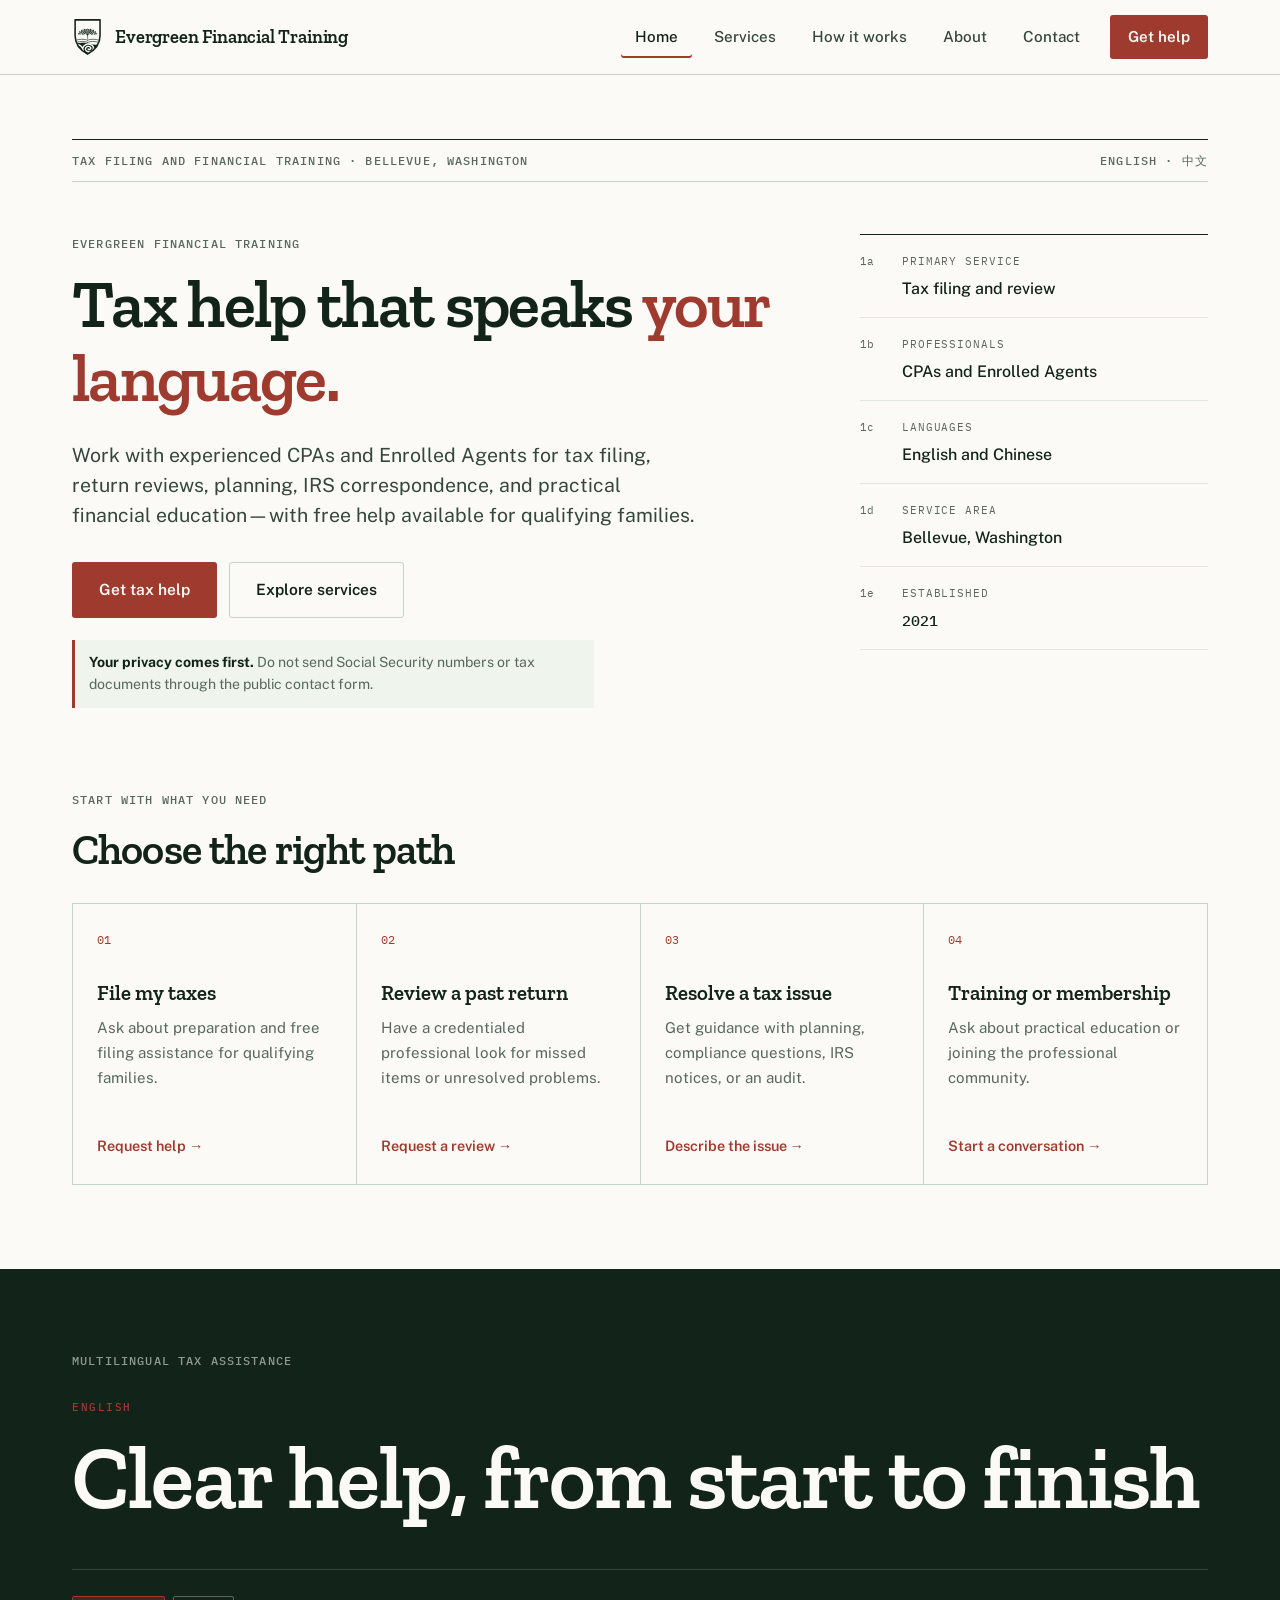
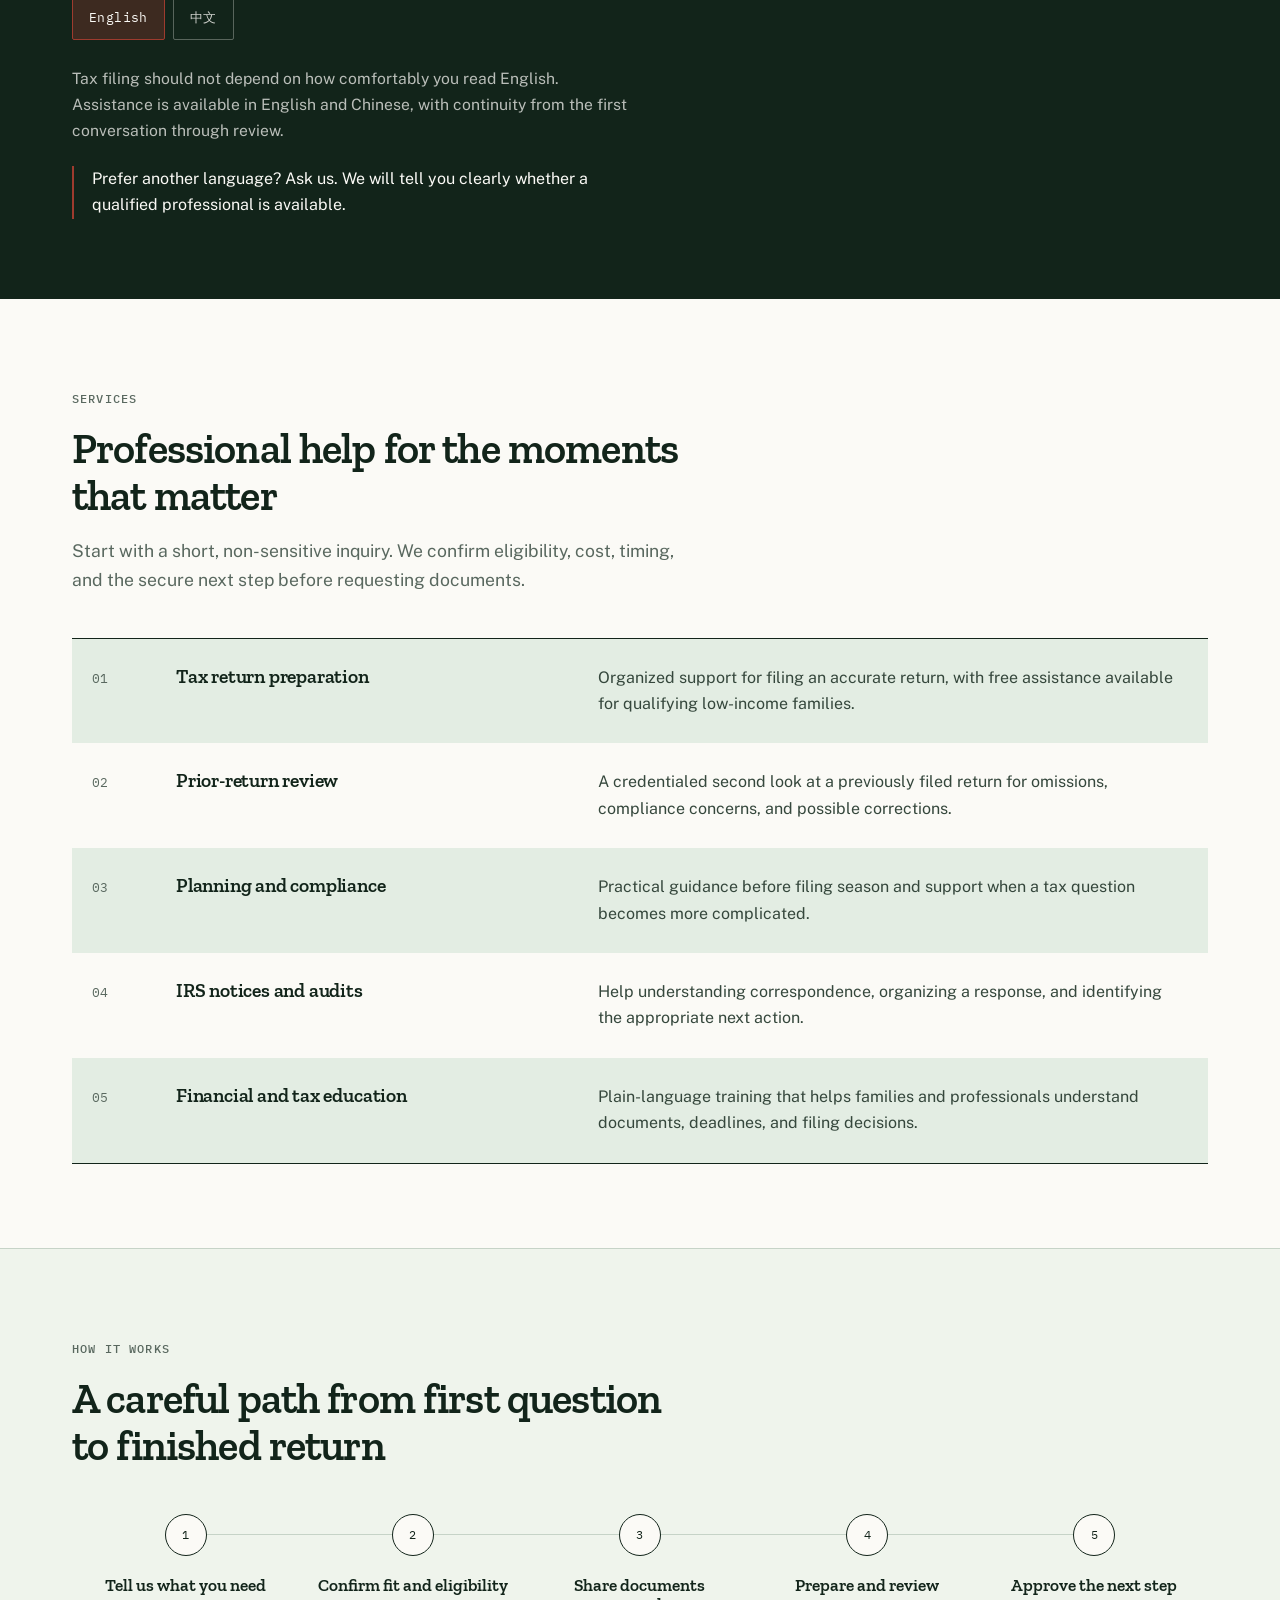
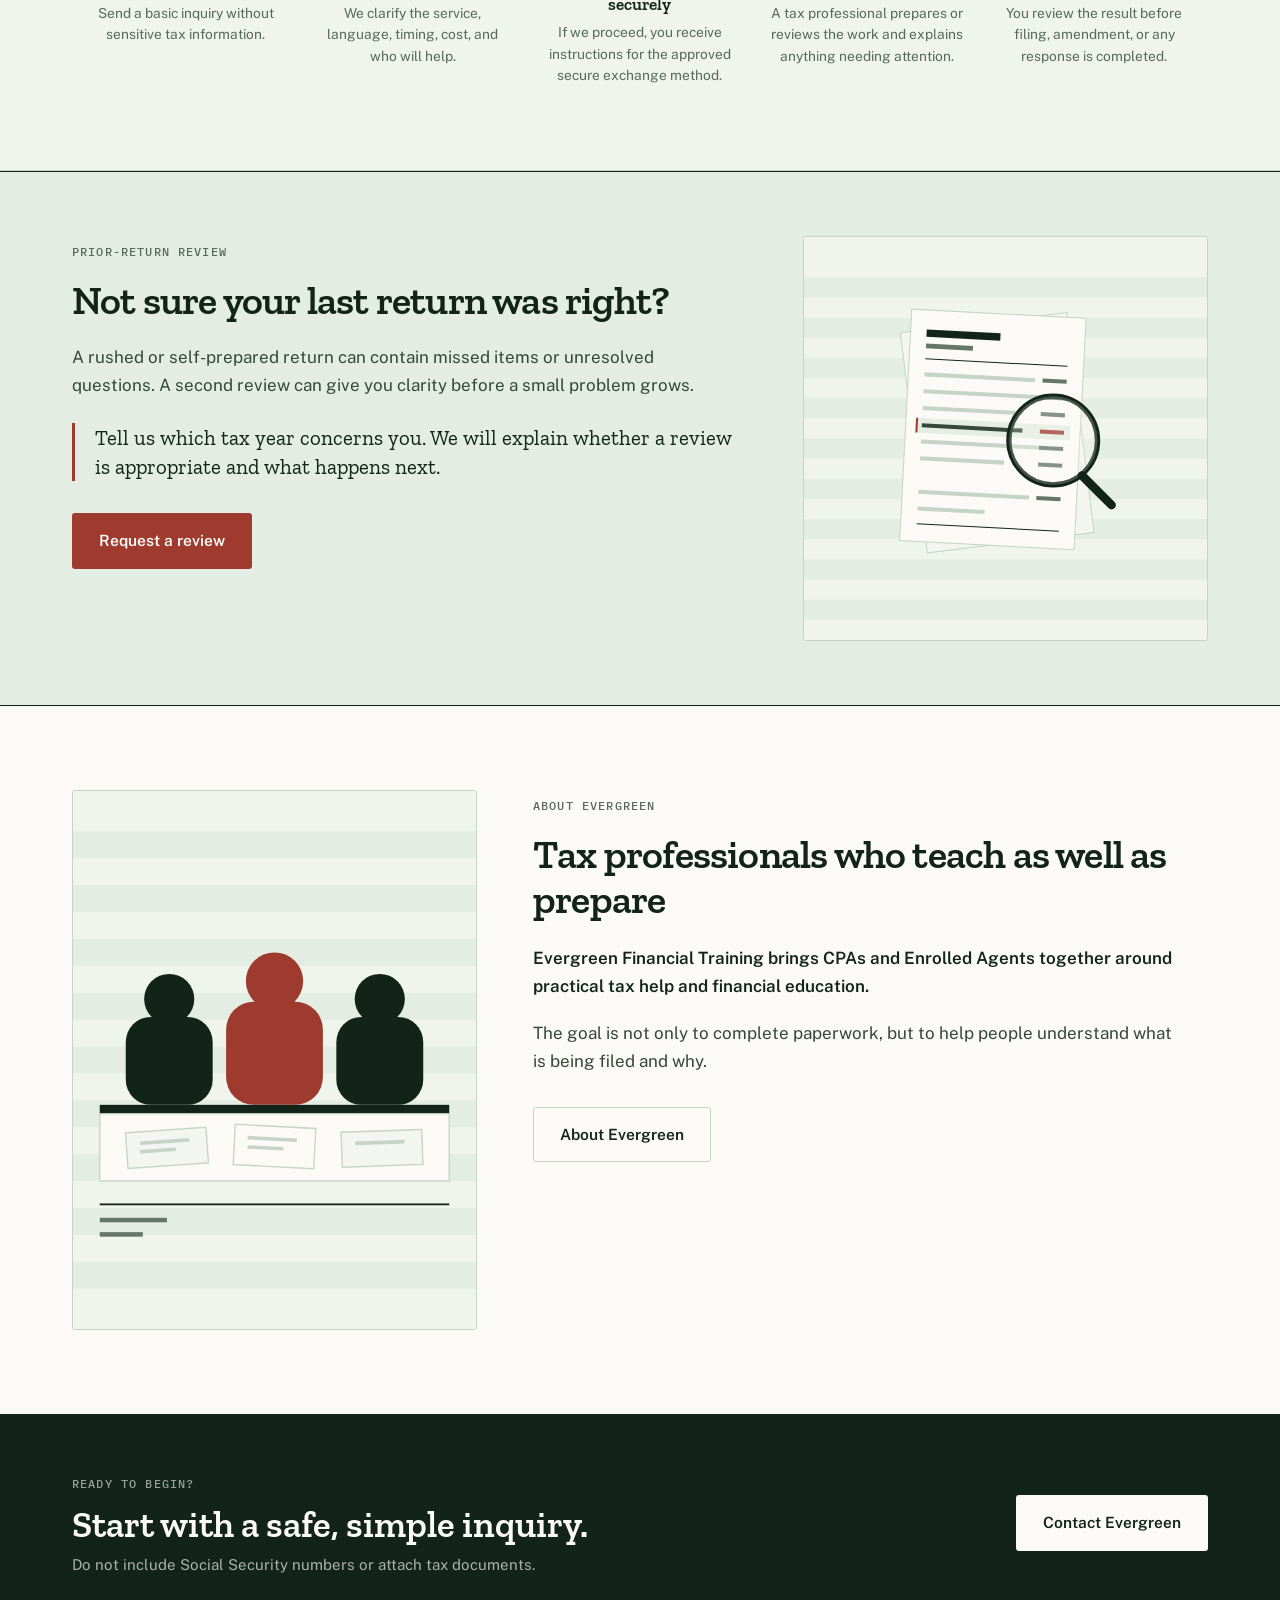
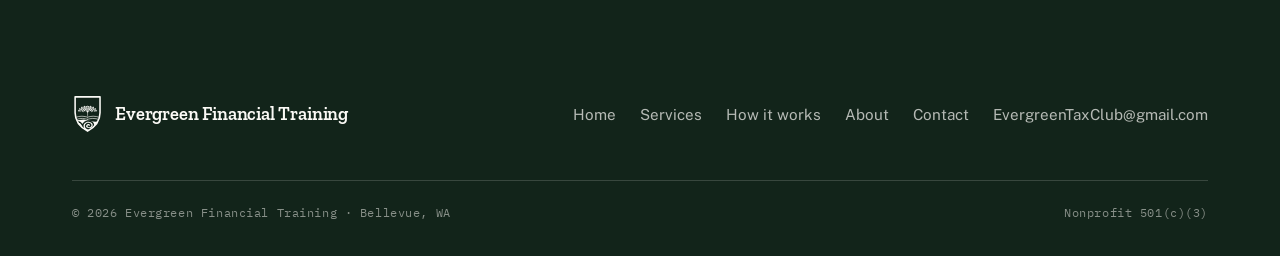
==== commit 3286a432: "Redesign Evergreen tax services website" ====
--- a/index.html
+++ b/index.html
@@ -3,8 +3,8 @@
 <head>
 <meta charset="UTF-8">
 <meta name="viewport" content="width=device-width, initial-scale=1.0">
-<title>Evergreen Tax Club — Tax help that speaks your language</title>
-<meta name="description" content="Evergreen Tax Club is a nonprofit 501(c)(3) association of CPAs and Enrolled Agents in Bellevue, WA. Return reviews, tax planning, and free tax help for low-income families in their preferred languages.">
+<title>Evergreen Financial Training — Tax help that speaks your language</title>
+<meta name="description" content="Evergreen Financial Training provides multilingual tax filing, return reviews, tax planning, IRS notice support, and practical financial education in Bellevue, Washington.">
 <link rel="preconnect" href="https://fonts.googleapis.com">
 <link rel="preconnect" href="https://fonts.gstatic.com" crossorigin>
 <link href="https://fonts.googleapis.com/css2?family=Zilla+Slab:wght@400;500;600;700&family=Public+Sans:wght@400;500;600;700&family=IBM+Plex+Mono:wght@400;500;600&display=swap" rel="stylesheet">
@@ -19,7 +19,7 @@
     <a class="brand" href="index.html">
       <svg class="brand-logo" xmlns="http://www.w3.org/2000/svg" viewBox="0 0 100 122"
      fill="none" stroke="currentColor" role="img"
-     aria-label="Evergreen Tax Club shield">
+     aria-label="Evergreen Financial Training shield">
   <defs><clipPath id="etc-sh-1"><path d="M10,6 H90 V57 C90,85 72,104 50,116 C28,104 10,85 10,57 Z"/></clipPath></defs>
   <g clip-path="url(#etc-sh-1)">
     <path d="M4,90 C16,81 30,77 45,80 C58,82 70,88 80,85 C88,83 94,79 98,75 L98,124 L4,124 Z" fill="currentColor" stroke="none"/>
@@ -97,12 +97,14 @@
   </g>
   <path d="M10,6 H90 V57 C90,85 72,104 50,116 C28,104 10,85 10,57 Z" stroke-width="5" stroke-linejoin="round"/>
 </svg>
-      <span class="brand-name">Evergreen Tax Club</span>
+      <span class="brand-name">Evergreen Financial Training</span>
     </a>
     <button class="nav-toggle" aria-expanded="false" aria-controls="site-nav">Menu</button>
     <nav class="site-nav" id="site-nav" aria-label="Main">
       <ul>
         <li><a href="index.html" aria-current="page">Home</a></li>
+        <li><a href="#services">Services</a></li>
+        <li><a href="#process">How it works</a></li>
         <li><a href="about.html">About</a></li>
         <li><a href="contact.html">Contact</a></li>
         <li><a class="nav-cta" href="contact.html#help">Get help</a></li>
@@ -118,57 +120,90 @@
   <section class="hero">
     <div class="wrap">
       <div class="doc-rule">
-        <span class="mono">Evergreen Tax Club · Bellevue, Washington</span>
-        <span class="mono">Nonprofit 501(c)(3) · Organized 2021</span>
+        <span class="mono">Tax filing and financial training · Bellevue, Washington</span>
+        <span class="mono">English · 中文</span>
       </div>
 
       <div class="hero-grid">
         <div>
+          <p class="hero-kicker mono">Evergreen Financial Training</p>
           <h1>Tax help that speaks <span class="accent">your language.</span></h1>
-          <p class="lede">An association of CPAs and Enrolled Agents who review returns, resolve compliance problems, and help low-income families file — at no cost, in the language they are most comfortable speaking.</p>
+          <p class="lede">Work with experienced CPAs and Enrolled Agents for tax filing, return reviews, planning, IRS correspondence, and practical financial education—with free help available for qualifying families.</p>
           <div class="btn-row">
-            <a class="btn btn-primary" href="contact.html#help">Get free tax help</a>
-            <a class="btn btn-secondary" href="contact.html#join">Join the club</a>
-          </div>
-        </div>
-
-        <div class="fields">
+            <a class="btn btn-primary" href="contact.html?topic=Free%20tax%20help#message">Get tax help</a>
+            <a class="btn btn-secondary" href="#services">Explore services</a>
+          </div>
+          <p class="privacy-line"><strong>Your privacy comes first.</strong> Do not send Social Security numbers or tax documents through the public contact form.</p>
+        </div>
+
+        <div class="fields" data-reveal-group>
           <div class="field">
             <span class="field-no">1a</span>
             <span>
-              <span class="field-label">Organization</span>
-              <span class="field-value">Evergreen Tax Club</span>
+              <span class="field-label">Primary service</span>
+              <span class="field-value">Tax filing and review</span>
             </span>
           </div>
           <div class="field">
             <span class="field-no">1b</span>
             <span>
-              <span class="field-label">Status</span>
-              <span class="field-value">Nonprofit 501(c)(3)</span>
+              <span class="field-label">Professionals</span>
+              <span class="field-value">CPAs and Enrolled Agents</span>
             </span>
           </div>
           <div class="field">
             <span class="field-no">1c</span>
             <span>
-              <span class="field-label">Organized</span>
-              <span class="field-value"><span class="num">2021</span></span>
+              <span class="field-label">Languages</span>
+              <span class="field-value">English and Chinese</span>
             </span>
           </div>
           <div class="field">
             <span class="field-no">1d</span>
             <span>
-              <span class="field-label">Membership</span>
-              <span class="field-value">CPAs and Enrolled Agents</span>
+              <span class="field-label">Service area</span>
+              <span class="field-value">Bellevue, Washington</span>
             </span>
           </div>
           <div class="field">
             <span class="field-no">1e</span>
             <span>
-              <span class="field-label">Location</span>
-              <span class="field-value">Bellevue, Washington</span>
+              <span class="field-label">Established</span>
+              <span class="field-value"><span class="num">2021</span></span>
             </span>
           </div>
         </div>
+      </div>
+    </div>
+  </section>
+
+  <section class="intent-section" aria-labelledby="intent-title">
+    <div class="wrap">
+      <div class="section-head compact-head">
+        <span class="mono">Start with what you need</span>
+        <h2 id="intent-title">Choose the right path</h2>
+      </div>
+      <div class="intent-grid" data-reveal-group>
+        <a class="intent-card" href="contact.html?topic=Free%20tax%20help#message">
+          <span class="intent-no">01</span><h3>File my taxes</h3>
+          <p>Ask about preparation and free filing assistance for qualifying families.</p>
+          <span class="text-link">Request help →</span>
+        </a>
+        <a class="intent-card" href="contact.html?topic=A%20return%20review#message">
+          <span class="intent-no">02</span><h3>Review a past return</h3>
+          <p>Have a credentialed professional look for missed items or unresolved problems.</p>
+          <span class="text-link">Request a review →</span>
+        </a>
+        <a class="intent-card" href="contact.html?topic=IRS%20notice%20or%20planning#message">
+          <span class="intent-no">03</span><h3>Resolve a tax issue</h3>
+          <p>Get guidance with planning, compliance questions, IRS notices, or an audit.</p>
+          <span class="text-link">Describe the issue →</span>
+        </a>
+        <a class="intent-card" href="contact.html?topic=Training%20or%20membership#message">
+          <span class="intent-no">04</span><h3>Training or membership</h3>
+          <p>Ask about practical education or joining the professional community.</p>
+          <span class="text-link">Start a conversation →</span>
+        </a>
       </div>
     </div>
   </section>
@@ -185,15 +220,15 @@
        ================================================== -->
   <section class="langs">
     <div class="wrap">
-      <span class="mono">Free tax help for low-income families</span>
+      <span class="mono">Multilingual tax assistance</span>
 
       <div class="lang-stage" data-lang-stage='[
-        {"language":"English","phrase":"Free tax help","lang":"en"},
-        {"language":"中文","phrase":"免费报税协助","lang":"zh"}
+        {"language":"English","phrase":"Clear help, from start to finish","lang":"en"},
+        {"language":"中文","phrase":"从准备材料到完成申报，全程清楚协助","lang":"zh"}
       ]'>
         <p class="lang-word">
           <span class="tongue">English</span>
-          <span class="lang-text">Free tax help</span>
+          <span class="lang-text">Clear help, from start to finish</span>
         </p>
       </div>
 
@@ -202,57 +237,79 @@
         <button class="lang-chip" data-lang-chip type="button">中文</button>
       </div>
 
-      <p class="note">Filing should not depend on how well you read English. Our free program runs in English and Chinese, with a member who speaks your language from the first conversation to the filed return.</p>
-
-      <p class="lang-ask">Speak another language? Ask us. Our members' language skills reach beyond these two, and we will tell you straight whether we can help.</p>
+      <p class="note">Tax filing should not depend on how comfortably you read English. Assistance is available in English and Chinese, with continuity from the first conversation through review.</p>
+
+      <p class="lang-ask">Prefer another language? Ask us. We will tell you clearly whether a qualified professional is available.</p>
     </div>
   </section>
 
   <!-- ========== What we help with ========== -->
-  <section class="section">
+  <section class="section" id="services">
     <div class="wrap">
       <div class="section-head">
-        <span class="mono">What we help with</span>
-        <h2>Four things the club does for the people it serves</h2>
-      </div>
-
-      <div class="ledger">
+        <span class="mono">Services</span>
+        <h2>Professional help for the moments that matter</h2>
+        <p>Start with a short, non-sensitive inquiry. We confirm eligibility, cost, timing, and the secure next step before requesting documents.</p>
+      </div>
+
+      <div class="ledger" data-reveal-group>
         <div class="ledger-row">
           <span class="ledger-no">01</span>
-          <h3>Tax compliance</h3>
-          <p>We find and resolve compliance problems while they are still small — before penalties, interest, or a notice from the IRS turn them into something expensive.</p>
+          <h3>Tax return preparation</h3>
+          <p>Organized support for filing an accurate return, with free assistance available for qualifying low-income families.</p>
         </div>
         <div class="ledger-row">
           <span class="ledger-no">02</span>
-          <h3>Return reviews</h3>
-          <p>A second set of credentialed eyes on a return that has already been filed. Rushed and self-prepared returns are where missed deductions hide.</p>
+          <h3>Prior-return review</h3>
+          <p>A credentialed second look at a previously filed return for omissions, compliance concerns, and possible corrections.</p>
         </div>
         <div class="ledger-row">
           <span class="ledger-no">03</span>
-          <h3>Planning and audits</h3>
-          <p>Planning for the year ahead, and steady guidance through an audit if one arrives. You will not face the correspondence alone.</p>
+          <h3>Planning and compliance</h3>
+          <p>Practical guidance before filing season and support when a tax question becomes more complicated.</p>
         </div>
         <div class="ledger-row">
           <span class="ledger-no">04</span>
-          <h3>Free help for families</h3>
-          <p>Low-income families file at no cost, working with a member who speaks their preferred language. This is the charitable purpose the club was organized around.</p>
-        </div>
-      </div>
+          <h3>IRS notices and audits</h3>
+          <p>Help understanding correspondence, organizing a response, and identifying the appropriate next action.</p>
+        </div>
+        <div class="ledger-row">
+          <span class="ledger-no">05</span>
+          <h3>Financial and tax education</h3>
+          <p>Plain-language training that helps families and professionals understand documents, deadlines, and filing decisions.</p>
+        </div>
+      </div>
+    </div>
+  </section>
+
+  <section class="process-section" id="process" aria-labelledby="process-title">
+    <div class="wrap">
+      <div class="section-head">
+        <span class="mono">How it works</span>
+        <h2 id="process-title">A careful path from first question to finished return</h2>
+      </div>
+      <ol class="process" data-reveal-group>
+        <li><span class="process-marker">1</span><div><h3>Tell us what you need</h3><p>Send a basic inquiry without sensitive tax information.</p></div></li>
+        <li><span class="process-marker">2</span><div><h3>Confirm fit and eligibility</h3><p>We clarify the service, language, timing, cost, and who will help.</p></div></li>
+        <li><span class="process-marker">3</span><div><h3>Share documents securely</h3><p>If we proceed, you receive instructions for the approved secure exchange method.</p></div></li>
+        <li><span class="process-marker">4</span><div><h3>Prepare and review</h3><p>A tax professional prepares or reviews the work and explains anything needing attention.</p></div></li>
+        <li><span class="process-marker">5</span><div><h3>Approve the next step</h3><p>You review the result before filing, amendment, or any response is completed.</p></div></li>
+      </ol>
     </div>
   </section>
 
   <!-- ========== The member offer ========== -->
   <section class="offer">
-    <div class="wrap split split-wide">
+    <div class="wrap split split-wide" data-reveal-group>
       <div>
-        <span class="mono">Member benefit</span>
-        <h2 style="margin-top:14px">Have your past returns looked at again</h2>
+        <span class="mono">Prior-return review</span>
+        <h2 style="margin-top:14px">Not sure your last return was right?</h2>
         <div class="prose" style="margin-top:20px">
-          <p>Was your refund as large as it should have been? A return prepared in a hurry, or without professional help, often leaves money with the IRS that belonged to you.</p>
-        </div>
-        <p class="pull">Members can have prior returns reviewed at no cost. If there is nothing to recover, there is nothing to pay.</p>
+          <p>A rushed or self-prepared return can contain missed items or unresolved questions. A second review can give you clarity before a small problem grows.</p>
+        </div>
+        <p class="pull">Tell us which tax year concerns you. We will explain whether a review is appropriate and what happens next.</p>
         <div class="btn-row">
-          <a class="btn btn-primary" href="contact.html#review">Request a review</a>
+          <a class="btn btn-primary" href="contact.html?topic=A%20return%20review#message">Request a review</a>
         </div>
       </div>
       <img class="ph-img ph-square" src="images/placeholder-review.svg"
@@ -262,21 +319,27 @@
 
   <!-- ========== About preview ========== -->
   <section class="section">
-    <div class="wrap split split-narrow">
+    <div class="wrap split split-narrow" data-reveal-group>
       <img class="ph-img ph-portrait" src="images/placeholder-gathering.svg"
            alt="Illustration of club members gathered around a table of tax documents">
       <div>
-        <span class="mono">About the club</span>
-        <h2 style="margin-top:14px;font-size:clamp(1.9rem,3.6vw,2.5rem);letter-spacing:-.02em">Tax professionals, organized around a charitable purpose</h2>
+        <span class="mono">About Evergreen</span>
+        <h2 style="margin-top:14px;font-size:clamp(1.9rem,3.6vw,2.5rem);letter-spacing:-.02em">Tax professionals who teach as well as prepare</h2>
         <div class="prose" style="margin-top:22px">
-          <p><strong>Evergreen Tax Club was organized in 2021 as a nonprofit 501(c)(3) association</strong>, formed exclusively for charitable and educational purposes.</p>
-          <p>Its members are individual tax professionals — CPAs and Enrolled Agents working inside corporations and other businesses. The club runs educational and networking events for them, and connects them with experienced tax consultants when a problem needs a second opinion.</p>
-          <p>That professional network is what makes the free family program possible. The expertise is already in the room.</p>
+          <p><strong>Evergreen Financial Training brings CPAs and Enrolled Agents together around practical tax help and financial education.</strong></p>
+          <p>The goal is not only to complete paperwork, but to help people understand what is being filed and why.</p>
         </div>
         <div class="btn-row">
-          <a class="btn btn-secondary" href="about.html">More about the club</a>
-        </div>
-      </div>
+          <a class="btn btn-secondary" href="about.html">About Evergreen</a>
+        </div>
+      </div>
+    </div>
+  </section>
+
+  <section class="cta-band">
+    <div class="wrap cta-inner">
+      <div><span class="mono">Ready to begin?</span><h2>Start with a safe, simple inquiry.</h2><p>Do not include Social Security numbers or attach tax documents.</p></div>
+      <a class="btn btn-onink" href="contact.html#message">Contact Evergreen</a>
     </div>
   </section>
 
@@ -288,7 +351,7 @@
       <a class="brand" href="index.html">
         <svg class="brand-logo" xmlns="http://www.w3.org/2000/svg" viewBox="0 0 100 122"
      fill="none" stroke="currentColor" role="img"
-     aria-label="Evergreen Tax Club shield">
+     aria-label="Evergreen Financial Training shield">
   <defs><clipPath id="etc-sh-2"><path d="M10,6 H90 V57 C90,85 72,104 50,116 C28,104 10,85 10,57 Z"/></clipPath></defs>
   <g clip-path="url(#etc-sh-2)">
     <path d="M4,90 C16,81 30,77 45,80 C58,82 70,88 80,85 C88,83 94,79 98,75 L98,124 L4,124 Z" fill="currentColor" stroke="none"/>
@@ -366,17 +429,19 @@
   </g>
   <path d="M10,6 H90 V57 C90,85 72,104 50,116 C28,104 10,85 10,57 Z" stroke-width="5" stroke-linejoin="round"/>
 </svg>
-        <span class="brand-name">Evergreen Tax Club</span>
+        <span class="brand-name">Evergreen Financial Training</span>
       </a>
       <div class="foot-links">
         <a href="index.html">Home</a>
+        <a href="#services">Services</a>
+        <a href="#process">How it works</a>
         <a href="about.html">About</a>
         <a href="contact.html">Contact</a>
         <a href="mailto:EvergreenTaxClub@gmail.com">EvergreenTaxClub@gmail.com</a>
       </div>
     </div>
     <div class="foot-bottom">
-      <span>© 2026 Evergreen Tax Club · Bellevue, WA</span>
+      <span>© 2026 Evergreen Financial Training · Bellevue, WA</span>
       <span>Nonprofit 501(c)(3)</span>
     </div>
   </div>
--- a/styles.css
+++ b/styles.css
@@ -1,5 +1,5 @@
 /* ============================================================
-   Evergreen Tax Club — shared stylesheet
+   Evergreen Financial Training — shared stylesheet
    Design direction: "Greenbar" — accounting ledger paper.
 
    Every page links this one file. Do not copy these rules into
@@ -13,7 +13,7 @@
   --bar-soft: #EFF4EC;   /* lighter stripe / panel fill */
   --ink:      #12241A;   /* headings, dark bands */
   --ink-2:    #35473C;   /* body copy */
-  --slate:    #64756A;   /* secondary / labels */
+  --slate:    #59685F;   /* secondary / labels — AA on paper, bar and bar-soft */
   --rule:     #C6D3C7;   /* structural rules */
   --rule-2:   #DFE7DF;   /* hairline rules */
   --stamp:    #9E3B2E;   /* the single accent — use sparingly */
@@ -90,7 +90,7 @@
 }
 .head-inner{display:flex;align-items:center;justify-content:space-between;height:74px;gap:24px}
 
-.brand{display:flex;align-items:center;gap:12px;flex:none}
+.brand{display:flex;align-items:center;gap:12px;flex:none;min-height:44px}
 .brand-name{font-family:var(--display);font-size:1.16rem;font-weight:600;color:var(--ink);letter-spacing:-.01em}
 
 /* ---- The shield ------------------------------------------
@@ -135,7 +135,8 @@
   background:none;
   border:1px solid var(--rule);
   border-radius:3px;
-  padding:8px 12px;
+  padding:8px 14px;
+  min-height:44px;
   font-family:var(--mono);
   font-size:.72rem;
   letter-spacing:.08em;
@@ -177,6 +178,9 @@
 .hero h1{font-size:clamp(2.7rem,5.6vw,4.15rem);letter-spacing:-.025em;font-weight:600}
 .hero h1 .accent{color:var(--stamp)}
 .hero .lede{margin-top:24px}
+.hero-kicker{margin-bottom:14px}
+.privacy-line{margin-top:22px;max-width:58ch;padding:12px 14px;border-left:3px solid var(--stamp);background:var(--bar-soft);font-size:.88rem;line-height:1.55;color:var(--slate)}
+.privacy-line strong{color:var(--ink)}
 
 /* Field block — label over value, hairline separated */
 .fields{border-top:1px solid var(--ink)}
@@ -228,7 +232,7 @@
 .lang-chip{
   font-family:var(--mono),var(--intl);
   font-size:.82rem;letter-spacing:.03em;line-height:1.4;
-  padding:7px 13px;border:1px solid rgba(251,250,246,.3);border-radius:2px;
+  padding:11px 16px;min-height:44px;border:1px solid rgba(251,250,246,.3);border-radius:2px;
   background:transparent;cursor:pointer;
   color:rgba(251,250,246,.8);
   transition:color .25s,border-color .25s,background .25s;
@@ -256,6 +260,18 @@
 .section-head{max-width:62ch;margin-bottom:44px}
 .section-head h2{font-size:clamp(1.9rem,3.6vw,2.65rem);letter-spacing:-.02em;margin-top:14px}
 .section-head p{margin-top:16px;font-size:1.1rem;color:var(--slate)}
+.compact-head{margin-bottom:30px}
+
+/* Visitor routes ---------------------------------------- */
+.intent-section{padding:0 0 84px}
+.intent-grid{display:grid;grid-template-columns:repeat(4,1fr);border:1px solid var(--rule);background:var(--rule);gap:1px}
+.intent-card{display:flex;flex-direction:column;min-height:280px;padding:26px 24px;background:var(--paper);transition:background .2s ease,transform .2s ease}
+.intent-card:hover{background:var(--bar-soft);transform:translateY(-3px)}
+.intent-card:focus-visible{position:relative;z-index:1}
+.intent-no{font-family:var(--mono);font-size:.72rem;color:var(--stamp);margin-bottom:32px}
+.intent-card h3{font-size:1.3rem;margin-bottom:12px}
+.intent-card p{font-size:.94rem;color:var(--slate)}
+.text-link{font-size:.9rem;font-weight:600;color:var(--stamp);margin-top:auto;padding-top:24px}
 
 /* ============================================================
    Ledger — greenbar striped rows. The one place stripes appear.
@@ -274,6 +290,16 @@
 .ledger-no{font-family:var(--mono);font-size:.8rem;color:var(--slate)}
 .ledger-row h3{font-size:1.22rem;letter-spacing:-.01em}
 .ledger-row p{color:var(--ink-2);font-size:1rem}
+
+/* Filing process ---------------------------------------- */
+.process-section{padding:84px 0;background:var(--bar-soft);border-top:1px solid var(--rule);border-bottom:1px solid var(--rule)}
+.process{list-style:none;display:grid;grid-template-columns:repeat(5,1fr);position:relative}
+.process::before{content:"";position:absolute;top:20px;left:10%;right:10%;height:1px;background:var(--rule)}
+.process li{position:relative;padding:0 16px;text-align:center}
+.process-marker{position:relative;z-index:1;display:grid;place-items:center;width:42px;height:42px;margin:0 auto 20px;border:1px solid var(--ink);border-radius:50%;background:var(--paper);font-family:var(--mono);font-size:.78rem;color:var(--ink);transition:background .25s,color .25s,transform .25s}
+.process li:hover .process-marker{background:var(--stamp);border-color:var(--stamp);color:var(--paper);transform:scale(1.06)}
+.process h3{font-size:1.08rem;margin-bottom:8px}
+.process p{font-size:.86rem;line-height:1.55;color:var(--slate)}
 
 /* ============================================================
    Panels
@@ -394,6 +420,16 @@
   outline:none;border-color:var(--stamp);box-shadow:0 0 0 3px rgba(158,59,46,.12);
 }
 .form-note{font-size:.88rem;color:var(--slate);margin-top:14px;line-height:1.55}
+.privacy-callout{padding:16px;border:1px solid var(--rule);background:var(--bar-soft);font-size:.9rem;line-height:1.55;color:var(--slate)}
+.privacy-callout strong{color:var(--ink)}
+
+/* Closing action ---------------------------------------- */
+.cta-band{background:var(--ink);color:var(--paper);padding:54px 0}
+.cta-inner{display:flex;align-items:center;justify-content:space-between;gap:40px}
+.cta-band .mono{color:rgba(251,250,246,.58)}
+.cta-band h2{color:var(--paper);font-size:clamp(1.7rem,3vw,2.3rem);margin-top:8px}
+.cta-band p{color:rgba(251,250,246,.66);margin-top:8px;font-size:.94rem}
+.cta-band .btn{flex:none}
 
 /* ============================================================
    Footer
@@ -403,7 +439,7 @@
 .site-foot .brand-logo{color:var(--paper);--logo-bg:var(--ink)}
 .foot-top{display:flex;justify-content:space-between;gap:36px;flex-wrap:wrap;align-items:flex-start}
 .foot-links{display:flex;gap:24px;flex-wrap:wrap}
-.foot-links a{font-size:.95rem;transition:color .15s}
+.foot-links a{font-size:.95rem;transition:color .15s;display:inline-flex;align-items:center;min-height:44px}
 .foot-links a:hover{color:var(--paper)}
 .foot-bottom{
   margin-top:44px;padding-top:22px;
@@ -419,6 +455,11 @@
 @media (max-width:960px){
   .hero-grid,.split,.split-wide,.split-narrow{grid-template-columns:1fr;gap:44px}
   .people{grid-template-columns:1fr}
+  .intent-grid{grid-template-columns:repeat(2,1fr)}
+  .process{grid-template-columns:1fr;gap:0}
+  .process::before{top:20px;bottom:20px;left:20px;right:auto;width:1px;height:auto}
+  .process li{display:grid;grid-template-columns:42px 1fr;gap:20px;text-align:left;padding:0 0 30px}
+  .process-marker{margin:0}
   .ledger-row{grid-template-columns:40px 1fr;gap:8px 18px}
   .ledger-row p{grid-column:2}
 }
@@ -443,9 +484,43 @@
   .site-nav a{padding:13px 12px;font-size:1rem}
   .nav-cta{margin-left:0;margin-top:8px;text-align:center}
   .contact-row{grid-template-columns:1fr;gap:4px}
+  .cta-inner{align-items:flex-start;flex-direction:column}
+}
+
+@media (max-width:560px){
+  .brand-name{font-size:1rem;max-width:190px;line-height:1.08}
+  .intent-grid{grid-template-columns:1fr}
+  .intent-card{min-height:0}
+  .ledger-row{padding-left:8px;padding-right:8px}
+  .panel{padding:24px 20px}
+  .btn-row .btn{width:100%;text-align:center}
+}
+
+/* ============================================================
+   Motion
+
+   Content settles onto the page the way ink lands on paper:
+   a short rise and fade, rows arriving in sequence. Nothing
+   slides, bounces, or travels far.
+
+   The hidden starting state is applied ONLY under .anim, which
+   site.js adds to <html> and only when the visitor has not asked
+   for reduced motion. Without JavaScript, or with reduced motion
+   on, every rule below is inert and the page renders fully — no
+   content is ever invisible by default.
+   ============================================================ */
+.anim .reveal{
+  opacity:0;
+  transform:translateY(12px);
+}
+.anim .reveal.is-in{
+  opacity:1;
+  transform:none;
+  transition:opacity .38s ease-out, transform .38s ease-out;
 }
 
 @media (prefers-reduced-motion:reduce){
   html{scroll-behavior:auto}
   *,*::before,*::after{animation-duration:.001ms!important;transition-duration:.001ms!important}
-}
+  .anim .reveal{opacity:1;transform:none}
+}
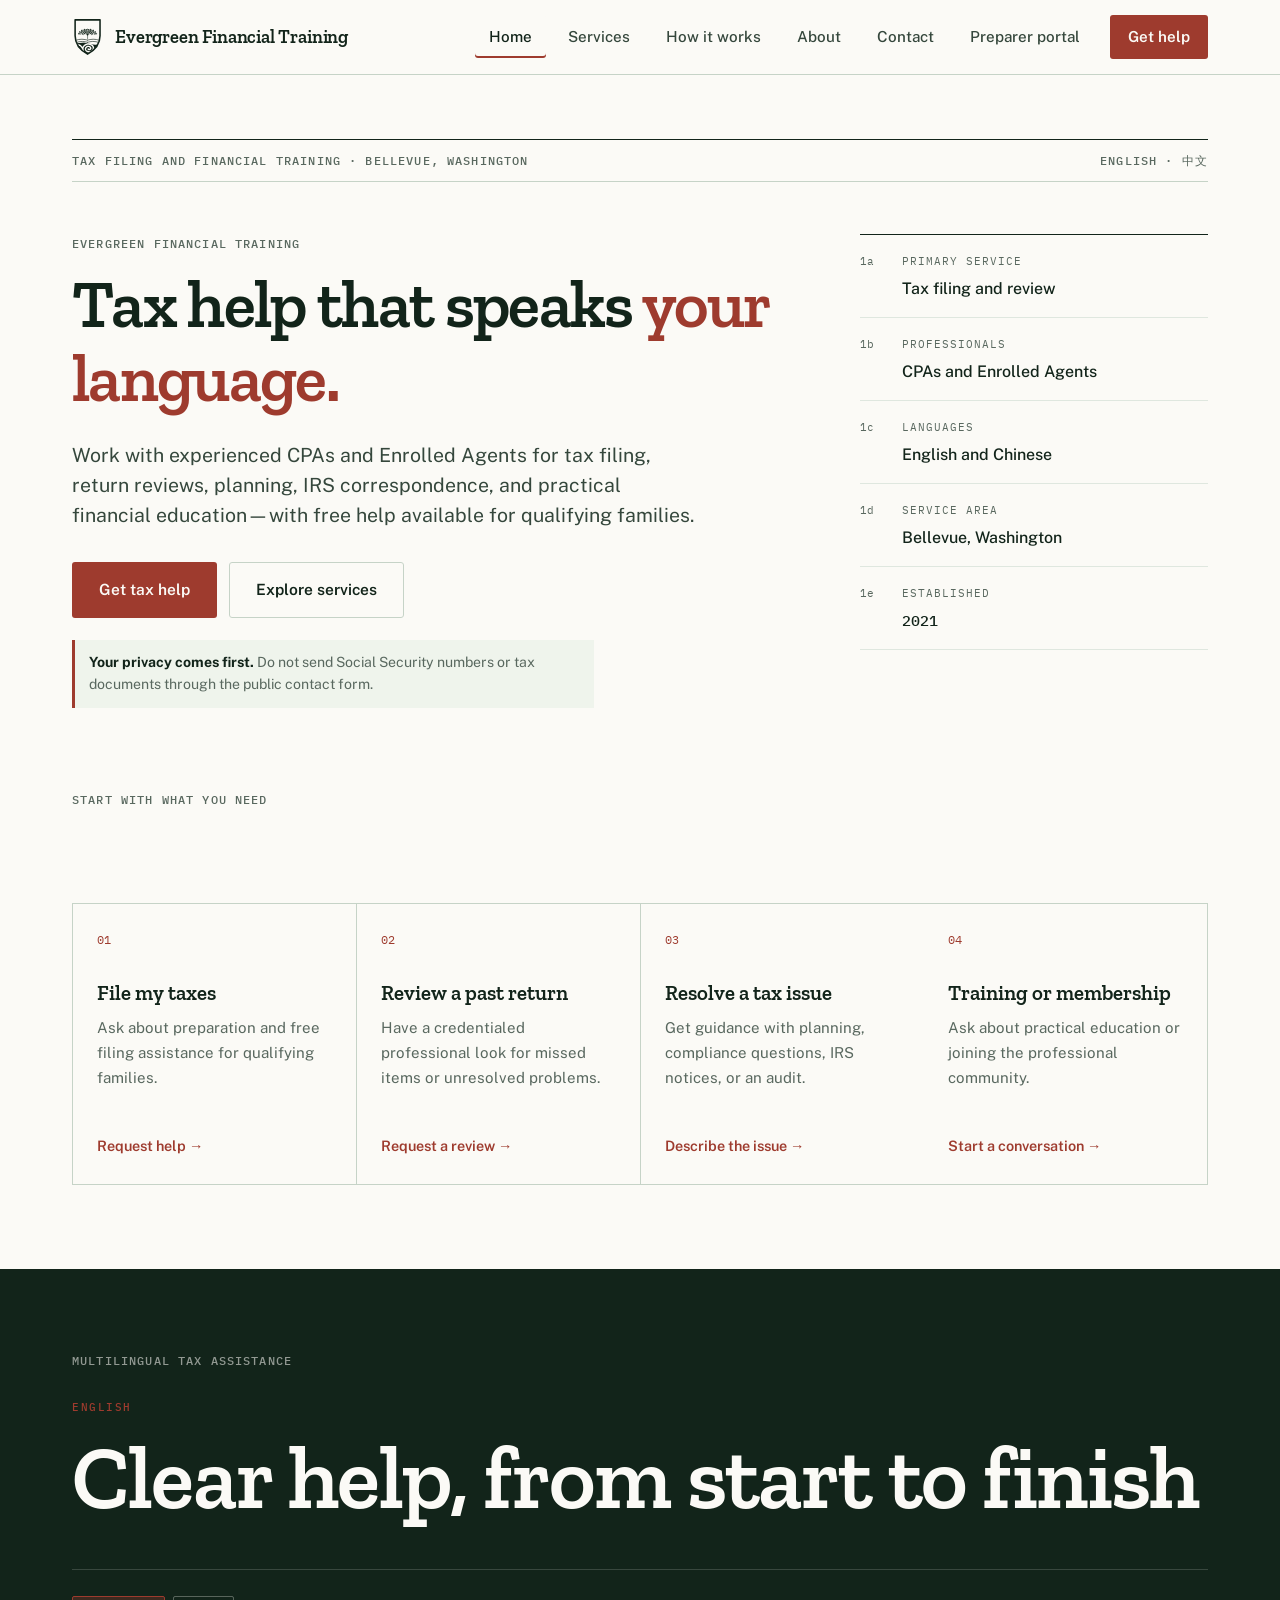
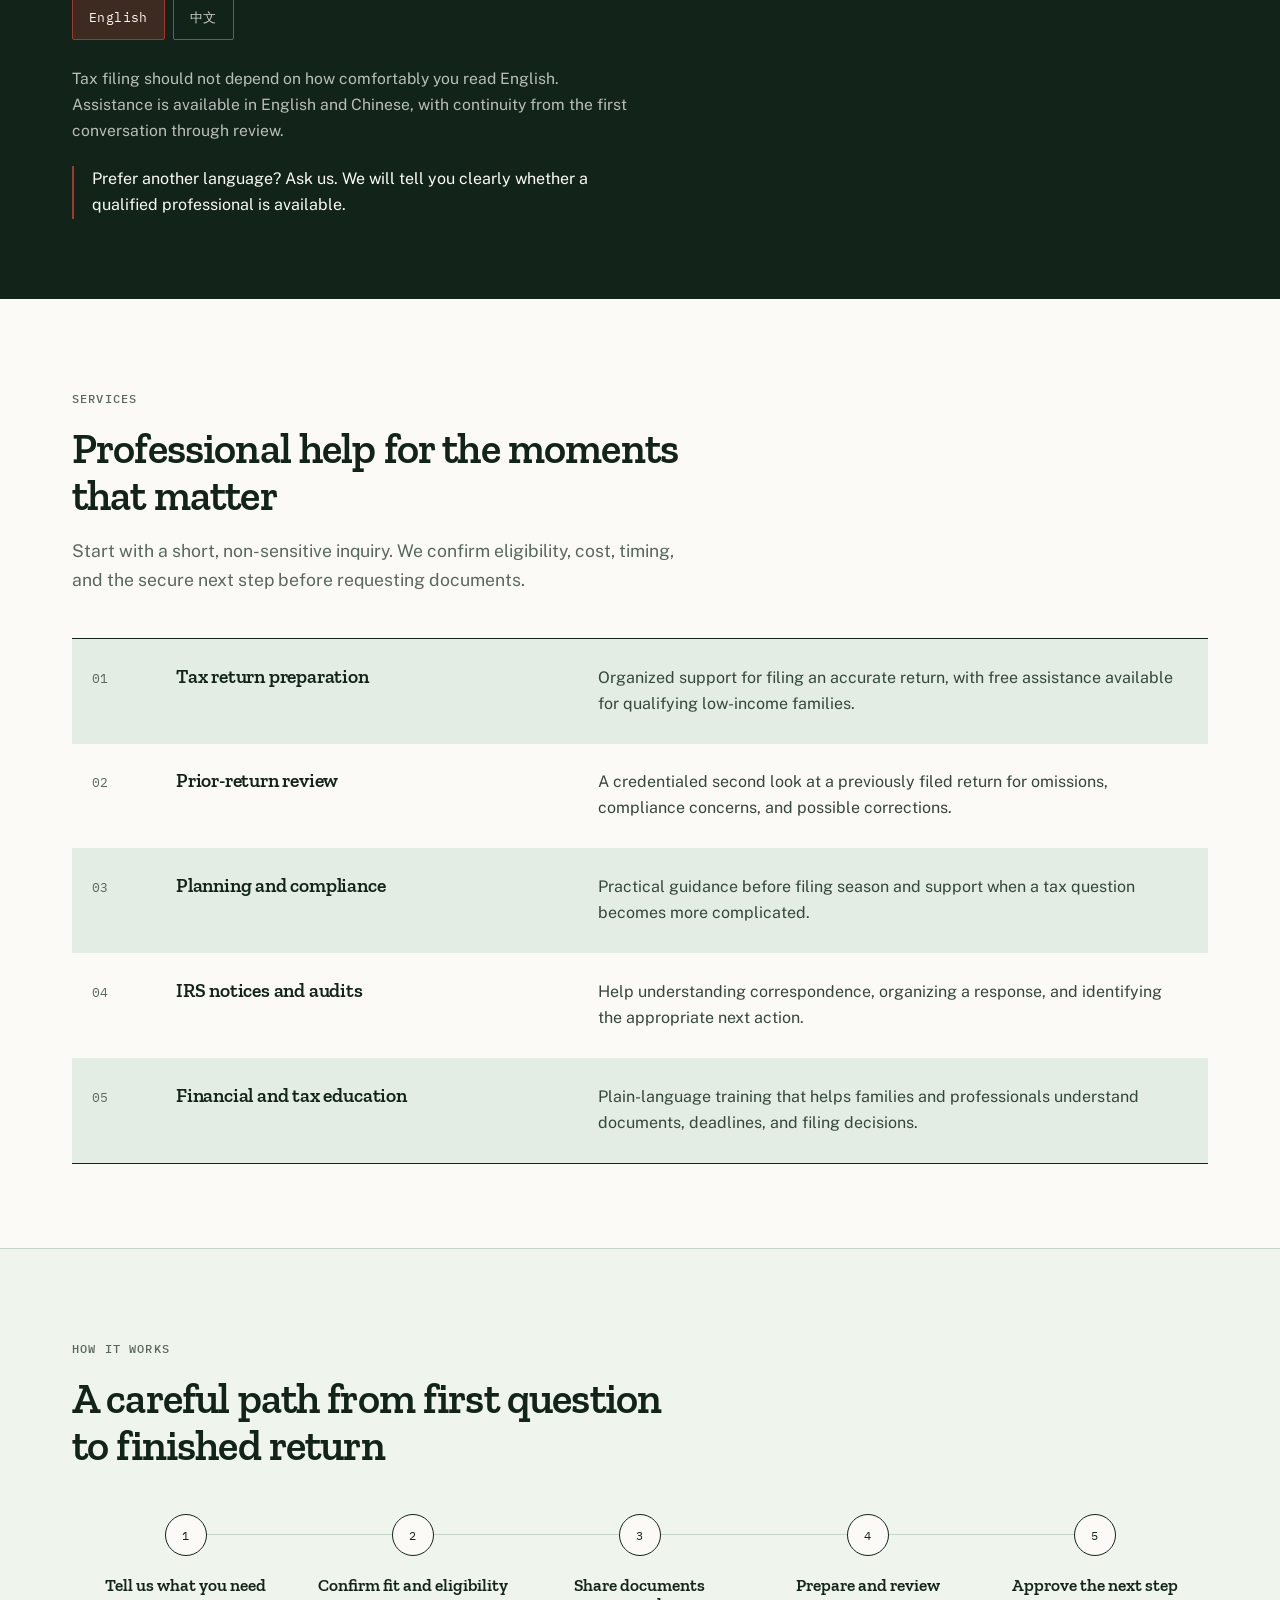
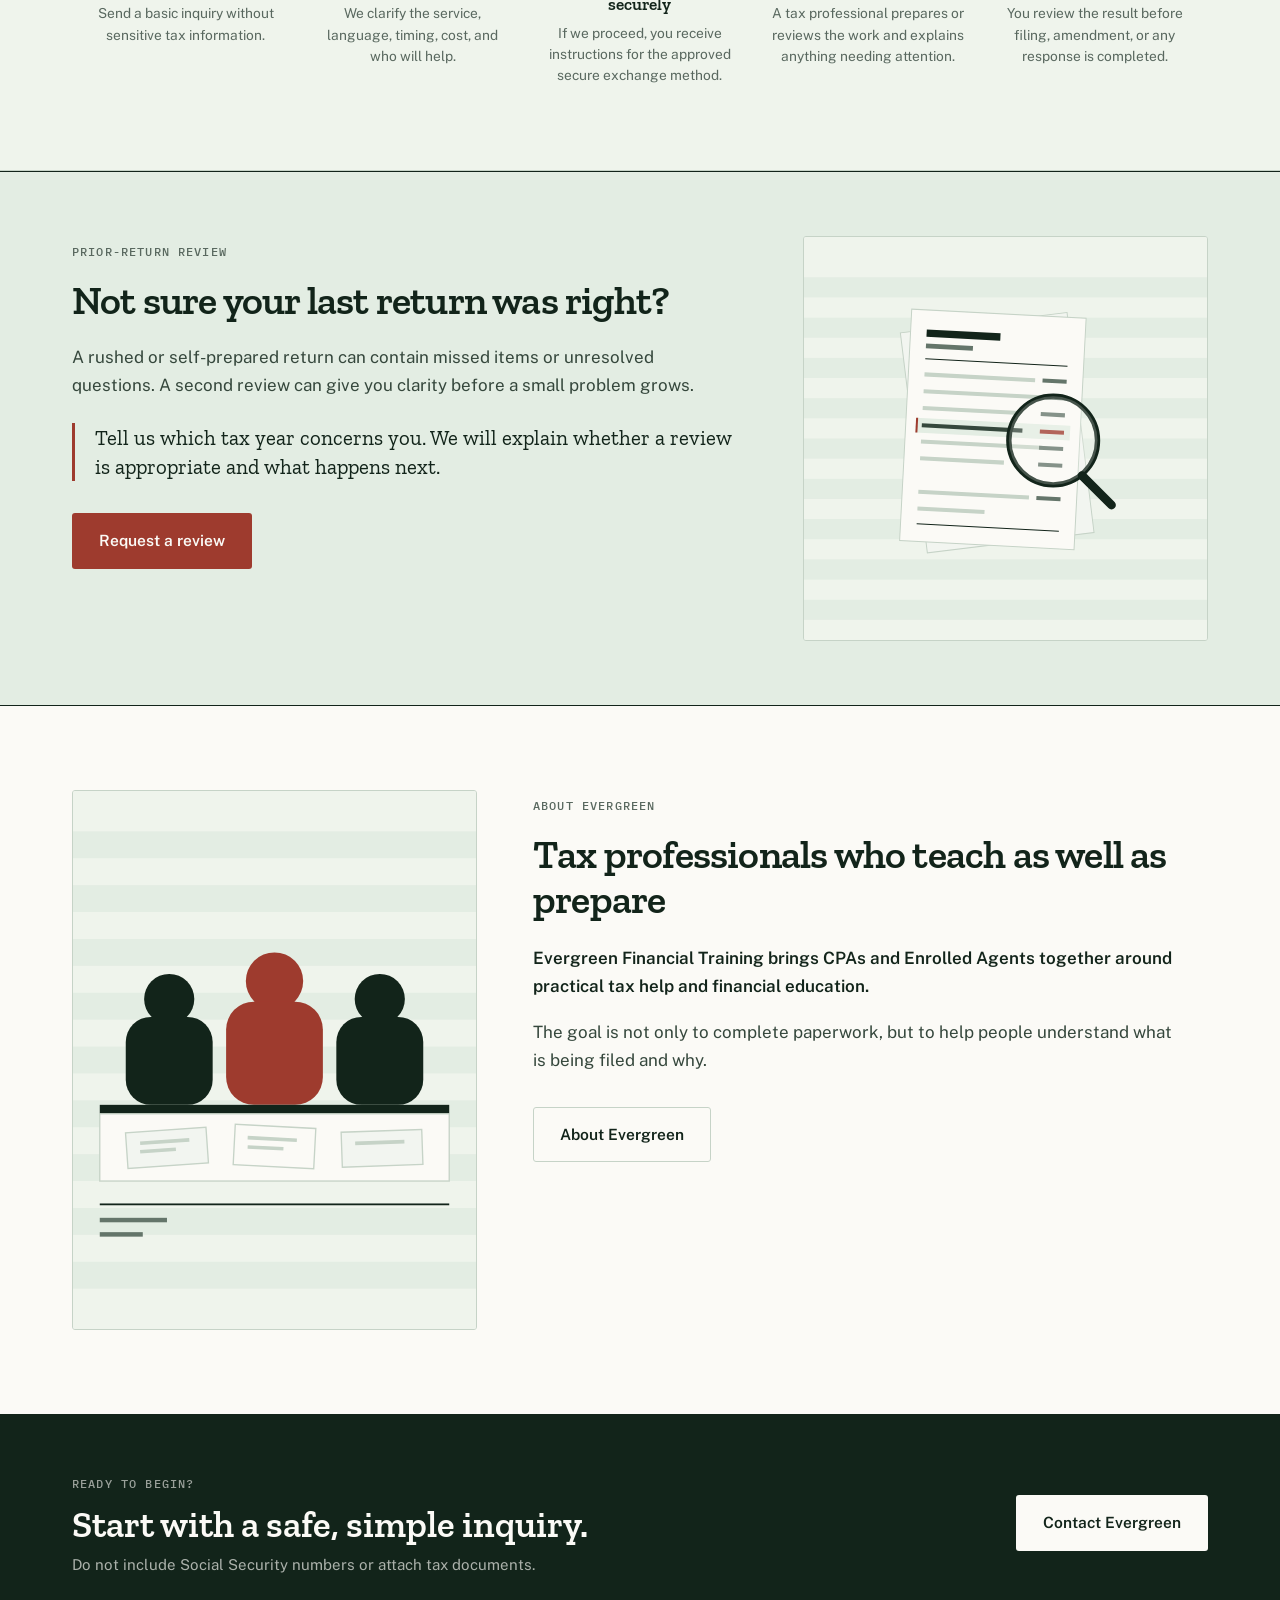
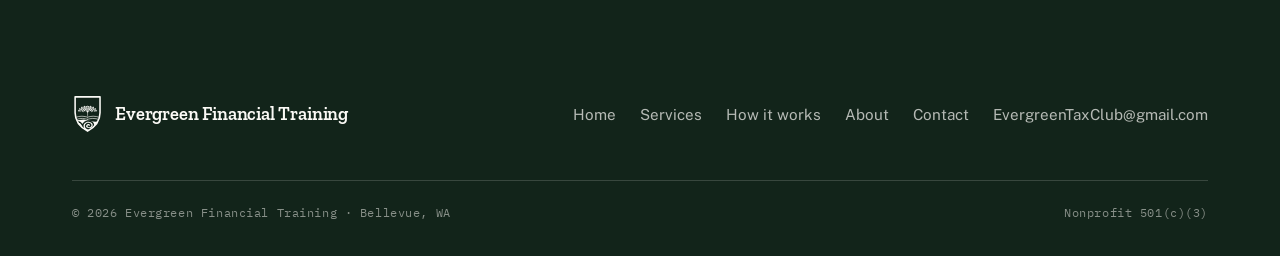
==== commit 7f0a8092: "Add OpenTax preparer portal entry" ====
--- a/index.html
+++ b/index.html
@@ -107,6 +107,7 @@
         <li><a href="#process">How it works</a></li>
         <li><a href="about.html">About</a></li>
         <li><a href="contact.html">Contact</a></li>
+        <li><a href="portal.html">Preparer portal</a></li>
         <li><a class="nav-cta" href="contact.html#help">Get help</a></li>
       </ul>
     </nav>
--- a/styles.css
+++ b/styles.css
@@ -178,6 +178,7 @@
 .hero h1{font-size:clamp(2.7rem,5.6vw,4.15rem);letter-spacing:-.025em;font-weight:600}
 .hero h1 .accent{color:var(--stamp)}
 .hero .lede{margin-top:24px}
+.portal-hero{min-height:calc(100vh - 74px)}
 .hero-kicker{margin-bottom:14px}
 .privacy-line{margin-top:22px;max-width:58ch;padding:12px 14px;border-left:3px solid var(--stamp);background:var(--bar-soft);font-size:.88rem;line-height:1.55;color:var(--slate)}
 .privacy-line strong{color:var(--ink)}
@@ -464,7 +465,7 @@
   .ledger-row p{grid-column:2}
 }
 
-@media (max-width:820px){
+@media (max-width:1040px){
   body{font-size:16px}
   :root{--gut:22px}
   .section{padding:60px 0}
@@ -511,16 +512,22 @@
    ============================================================ */
 .anim .reveal{
   opacity:0;
-  transform:translateY(12px);
+  transform:translateY(22px);
+  filter:blur(2px);
+  transition:
+    opacity .62s cubic-bezier(.22,1,.36,1),
+    transform .62s cubic-bezier(.22,1,.36,1),
+    filter .48s ease-out;
+  will-change:opacity,transform;
 }
 .anim .reveal.is-in{
   opacity:1;
   transform:none;
-  transition:opacity .38s ease-out, transform .38s ease-out;
+  filter:none;
 }
 
 @media (prefers-reduced-motion:reduce){
   html{scroll-behavior:auto}
   *,*::before,*::after{animation-duration:.001ms!important;transition-duration:.001ms!important}
-  .anim .reveal{opacity:1;transform:none}
-}
+  .anim .reveal{opacity:1;transform:none;filter:none;will-change:auto}
+}
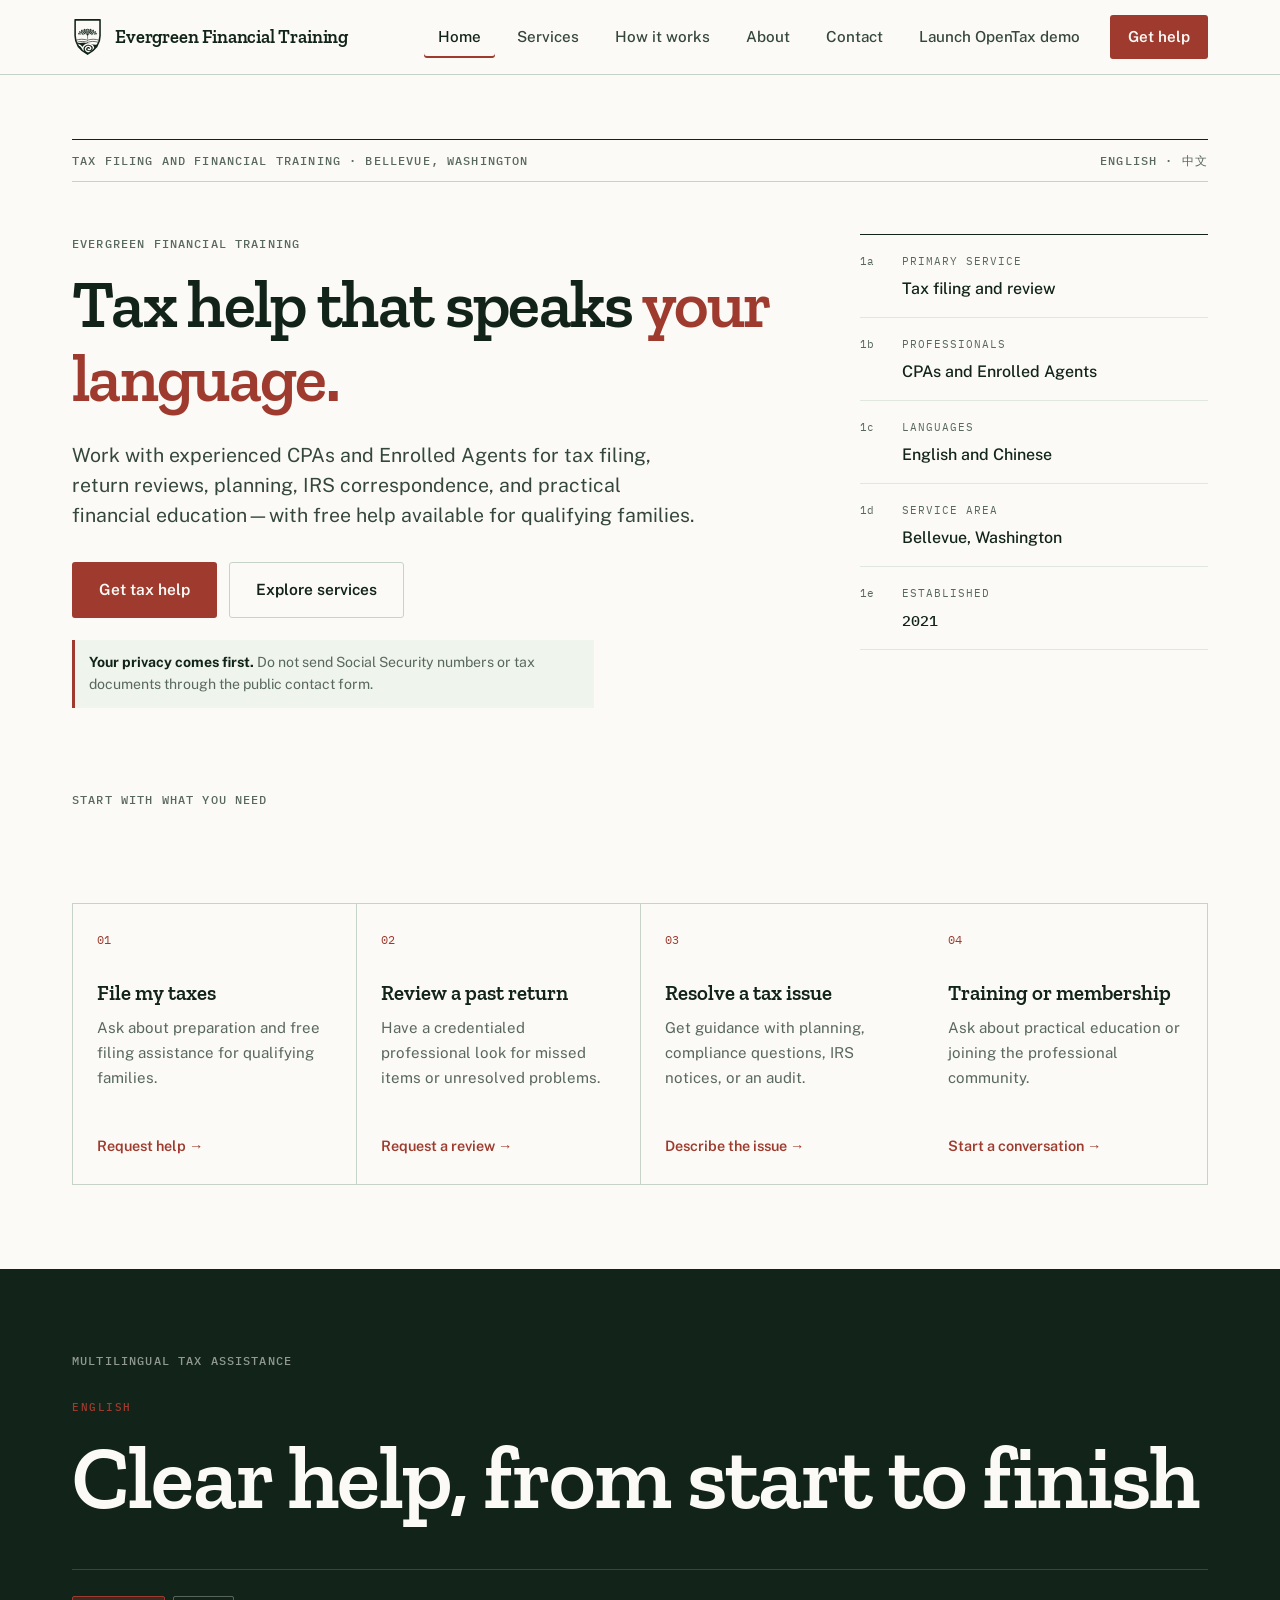
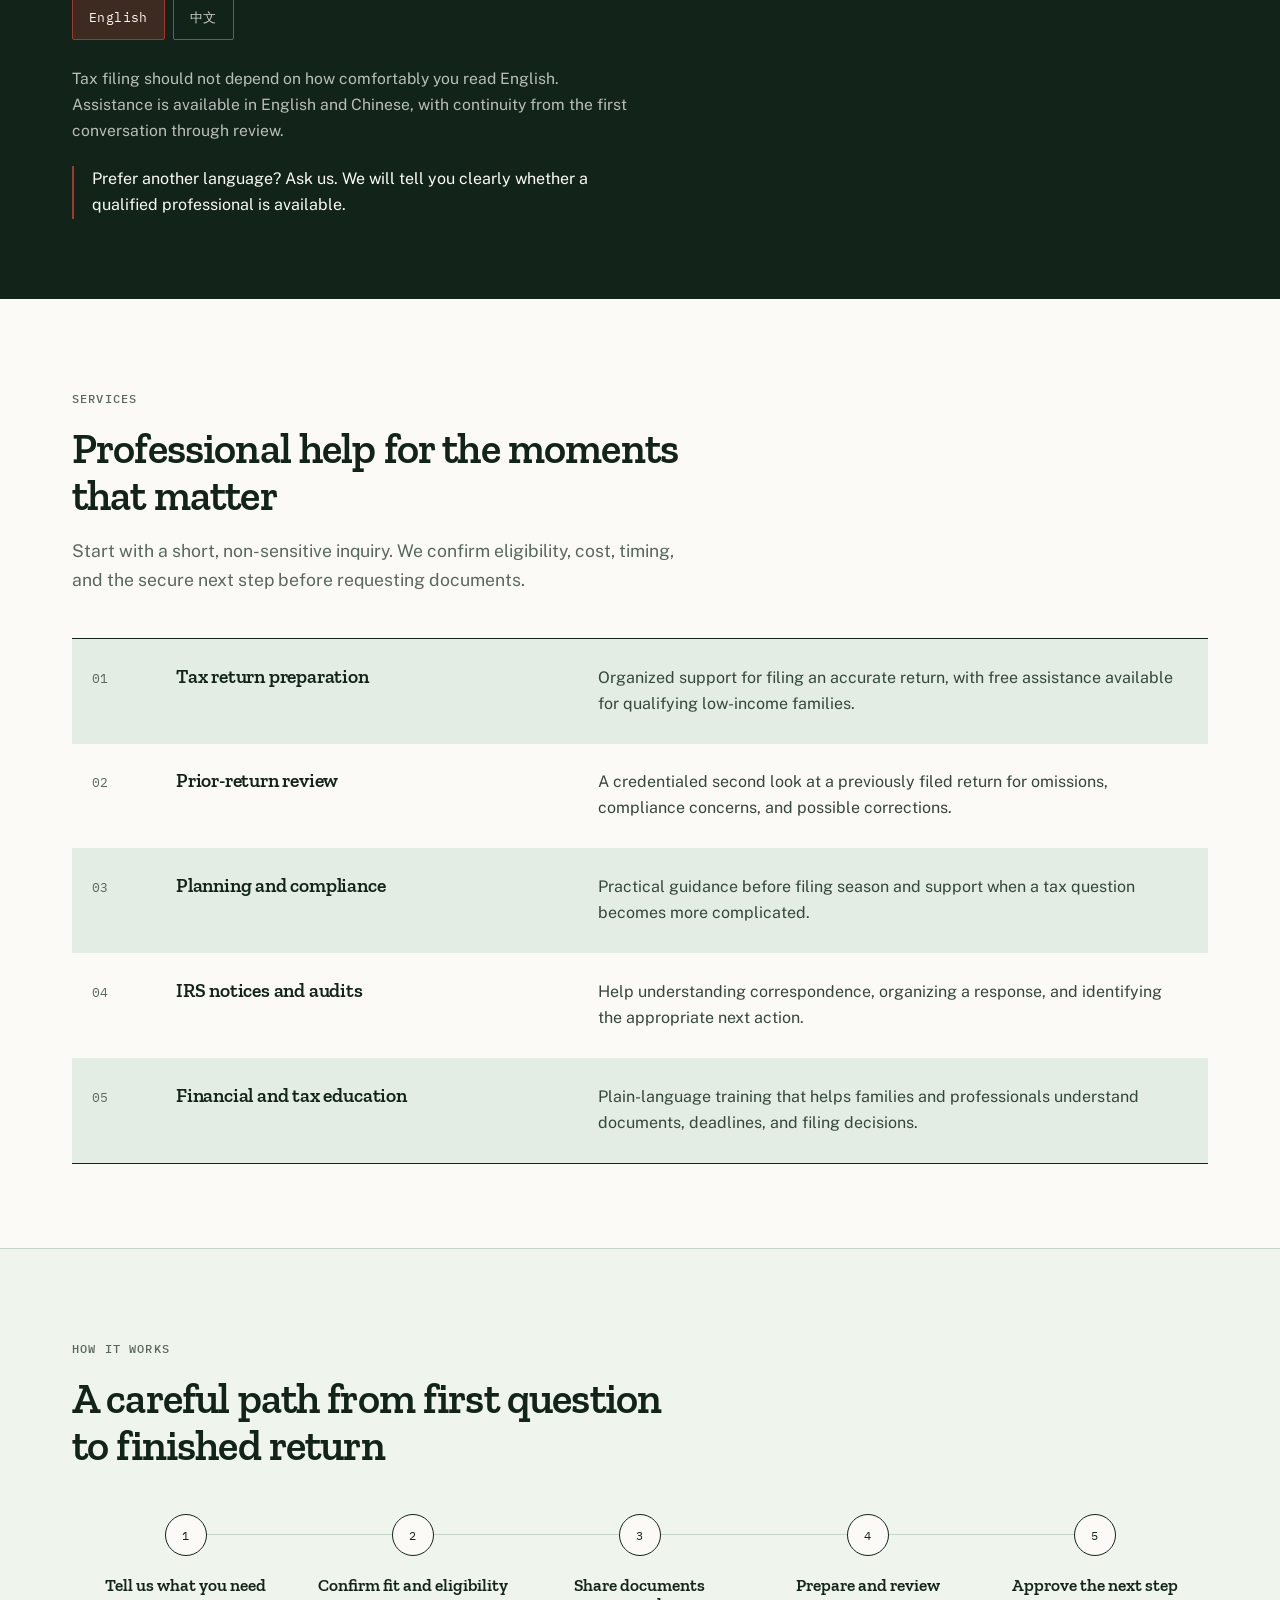
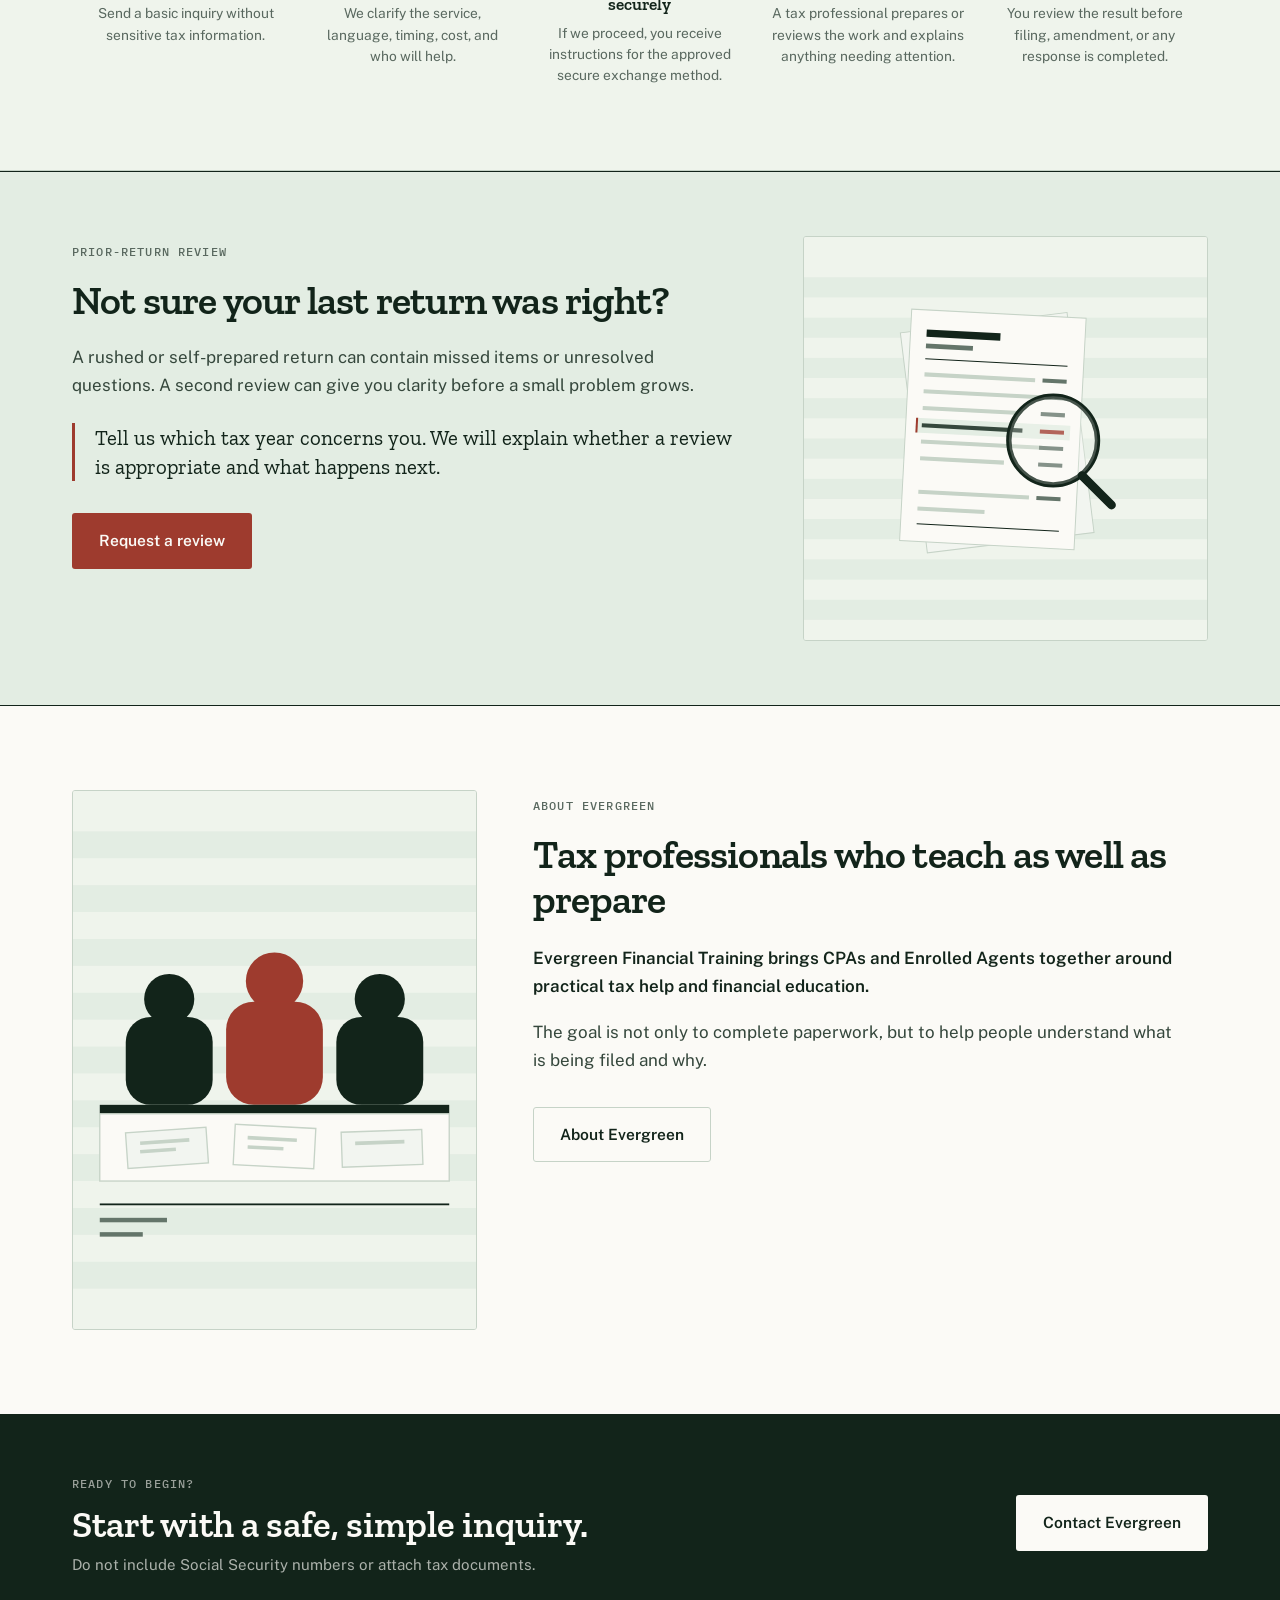
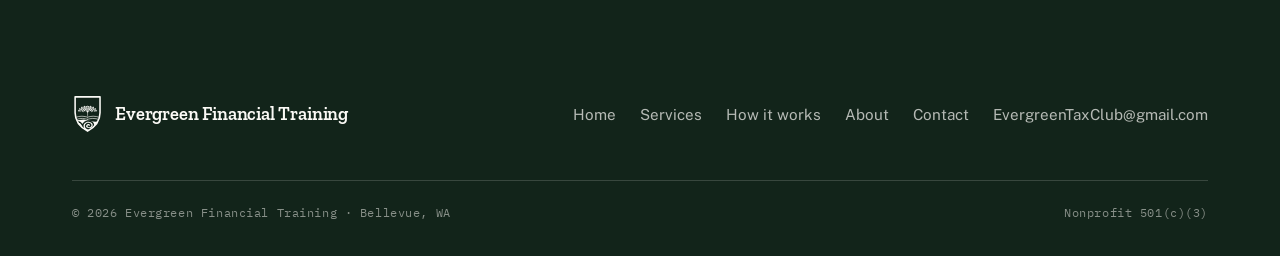
==== commit acaa6f87: "Link main navigation to OpenTax demo" ====
--- a/index.html
+++ b/index.html
@@ -107,7 +107,7 @@
         <li><a href="#process">How it works</a></li>
         <li><a href="about.html">About</a></li>
         <li><a href="contact.html">Contact</a></li>
-        <li><a href="portal.html">Preparer portal</a></li>
+        <li><a href="demo-dashboard.html">Launch OpenTax demo</a></li>
         <li><a class="nav-cta" href="contact.html#help">Get help</a></li>
       </ul>
     </nav>
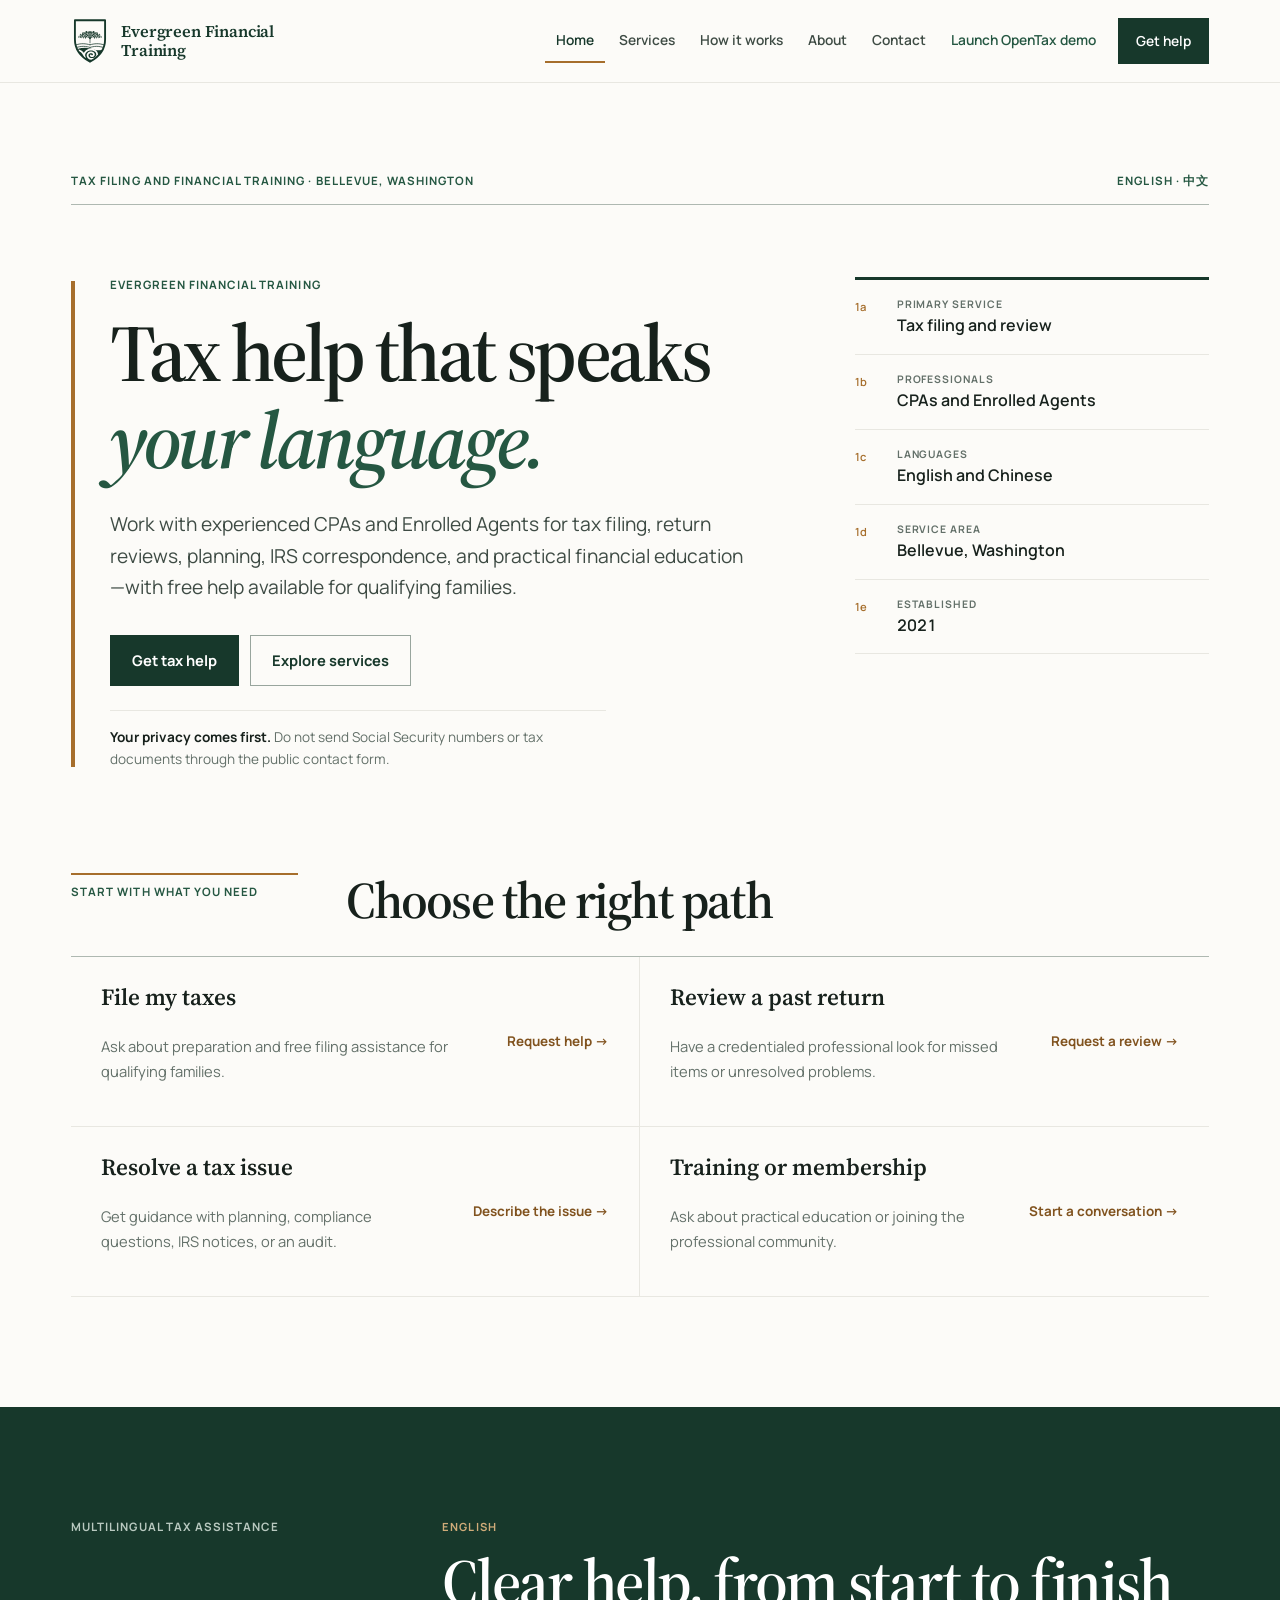
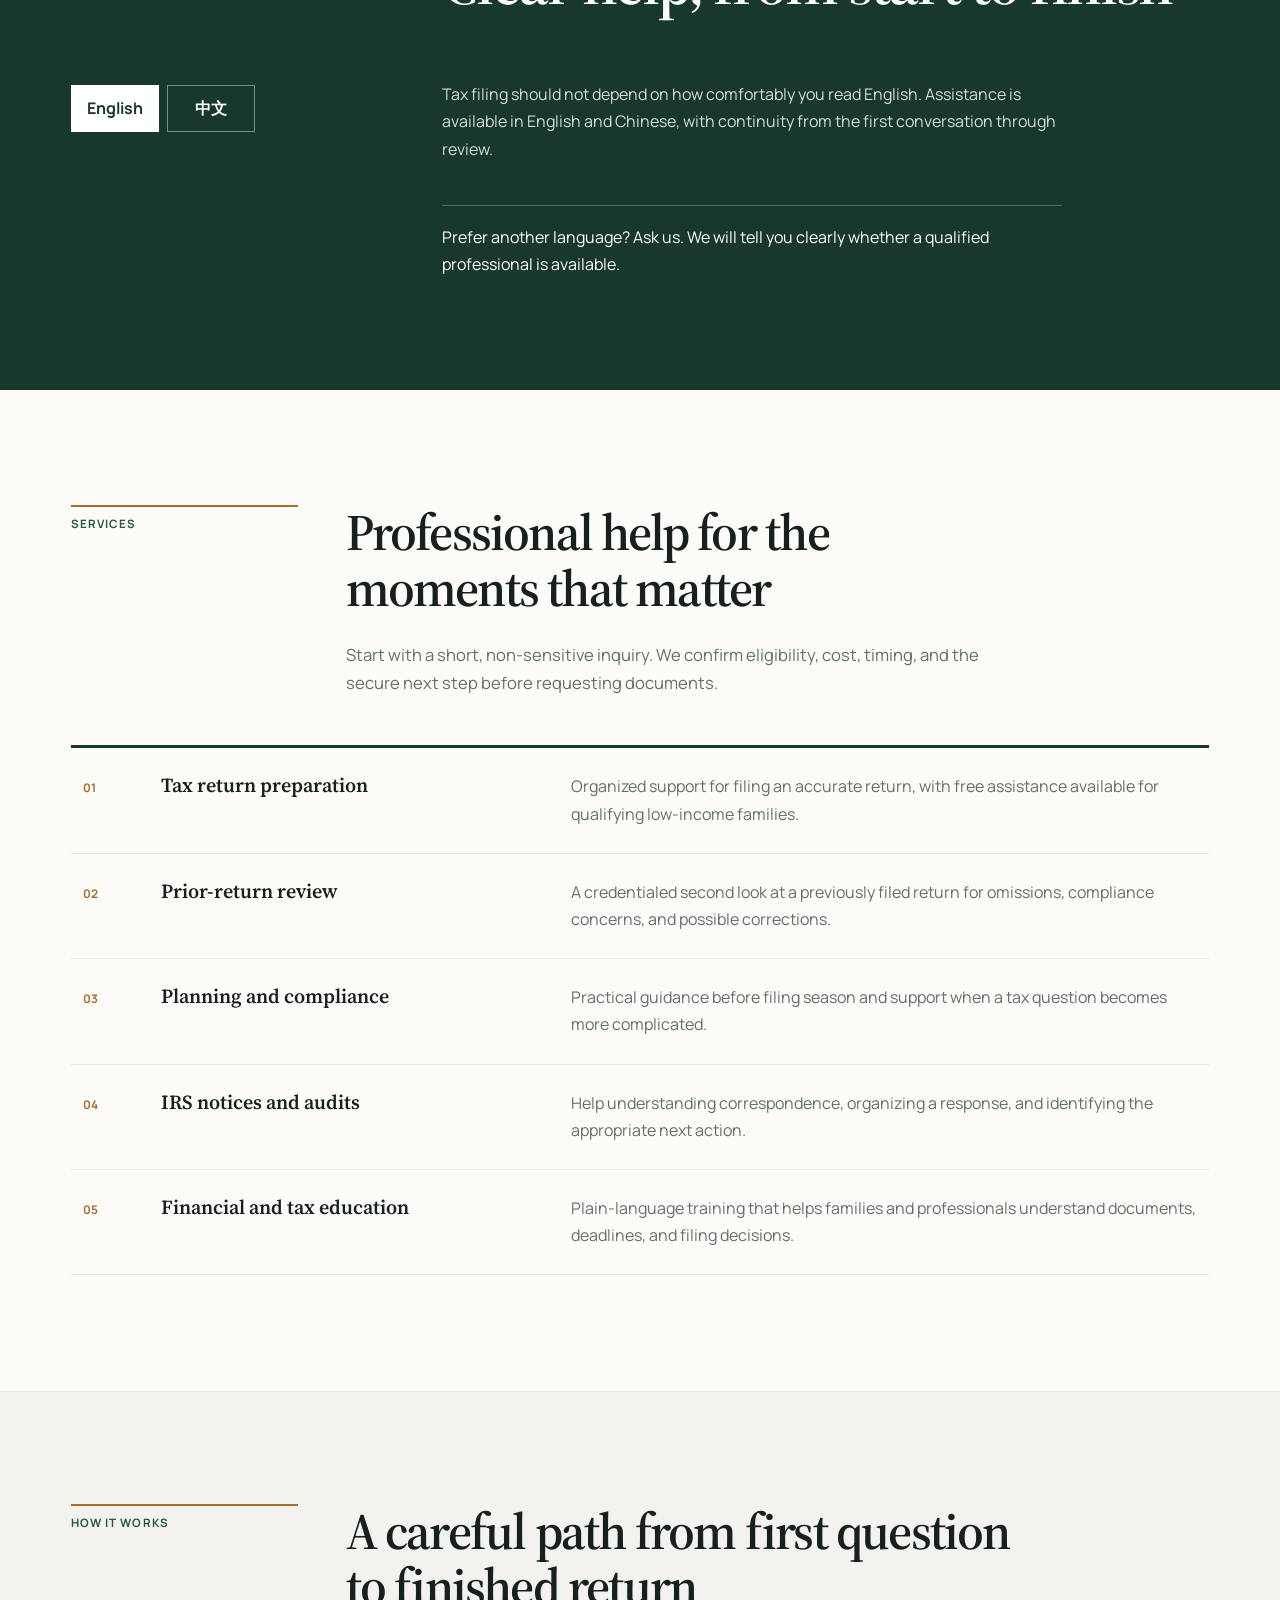
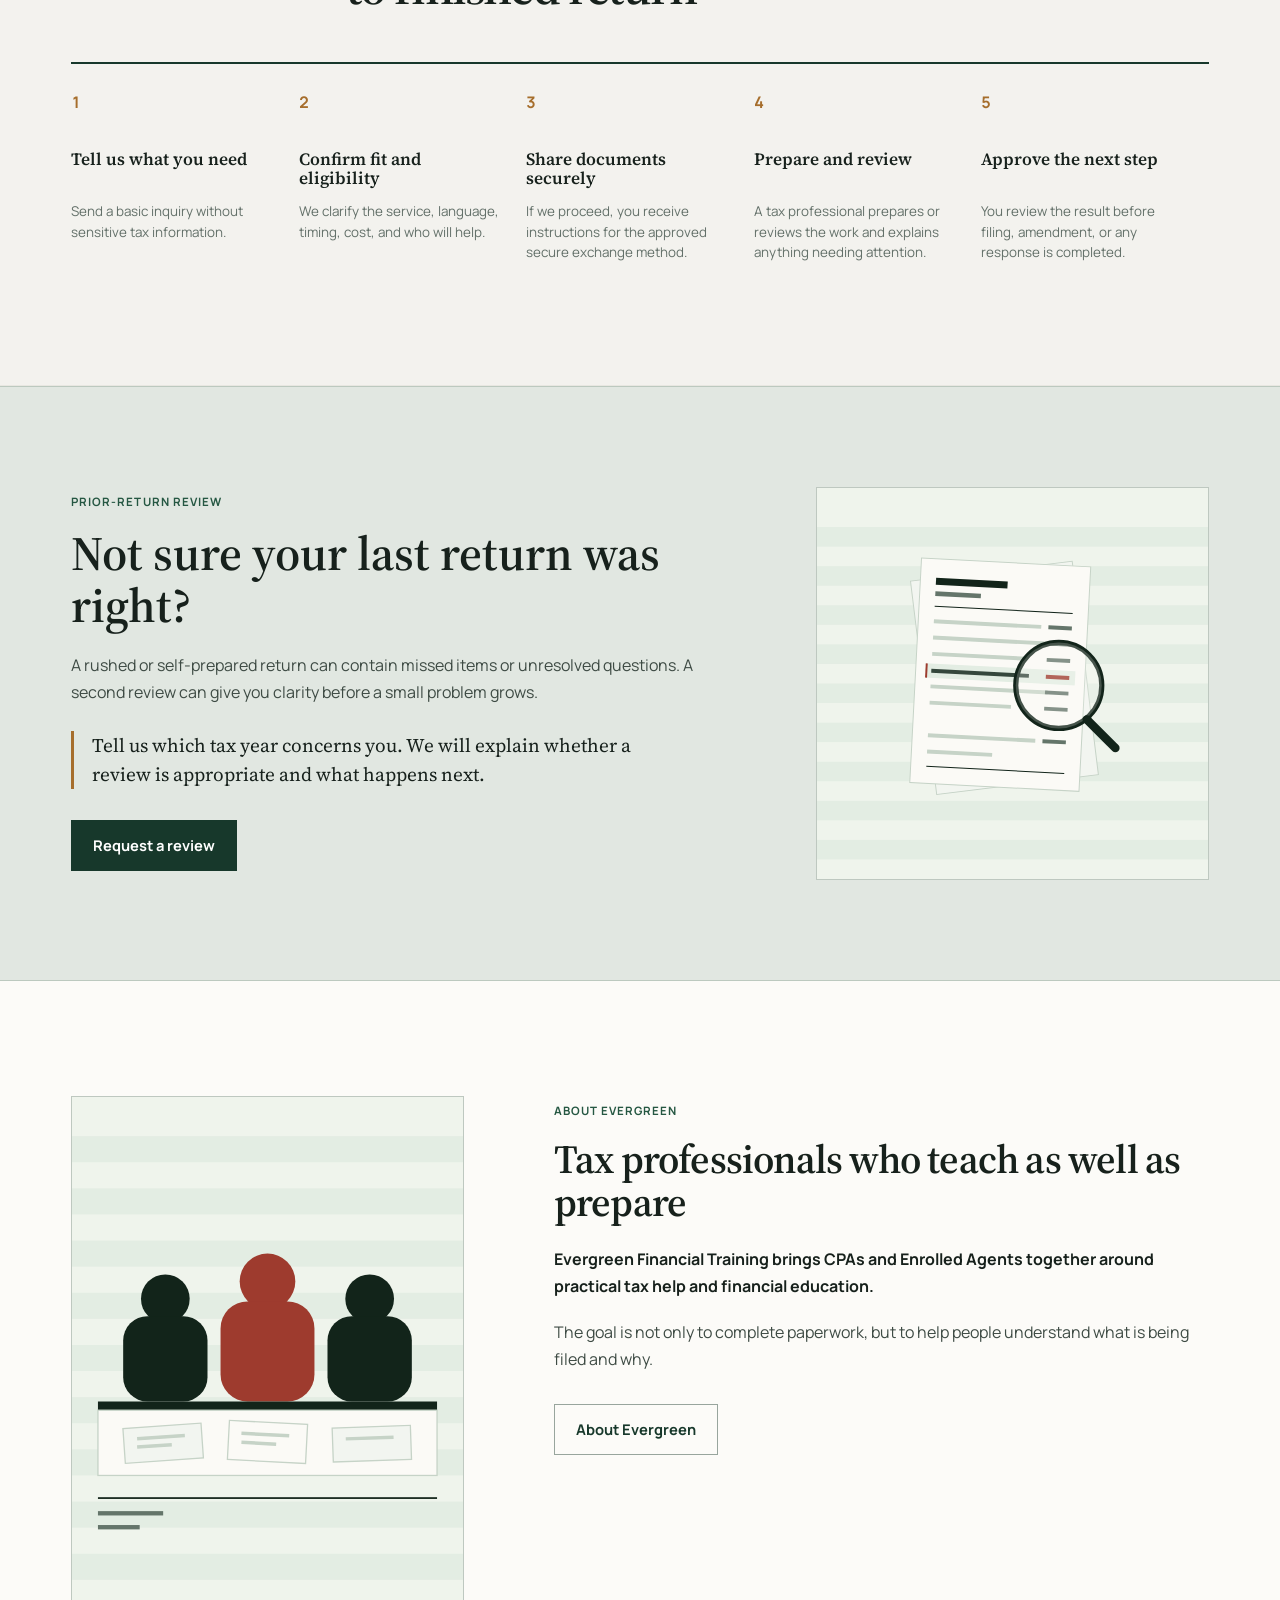
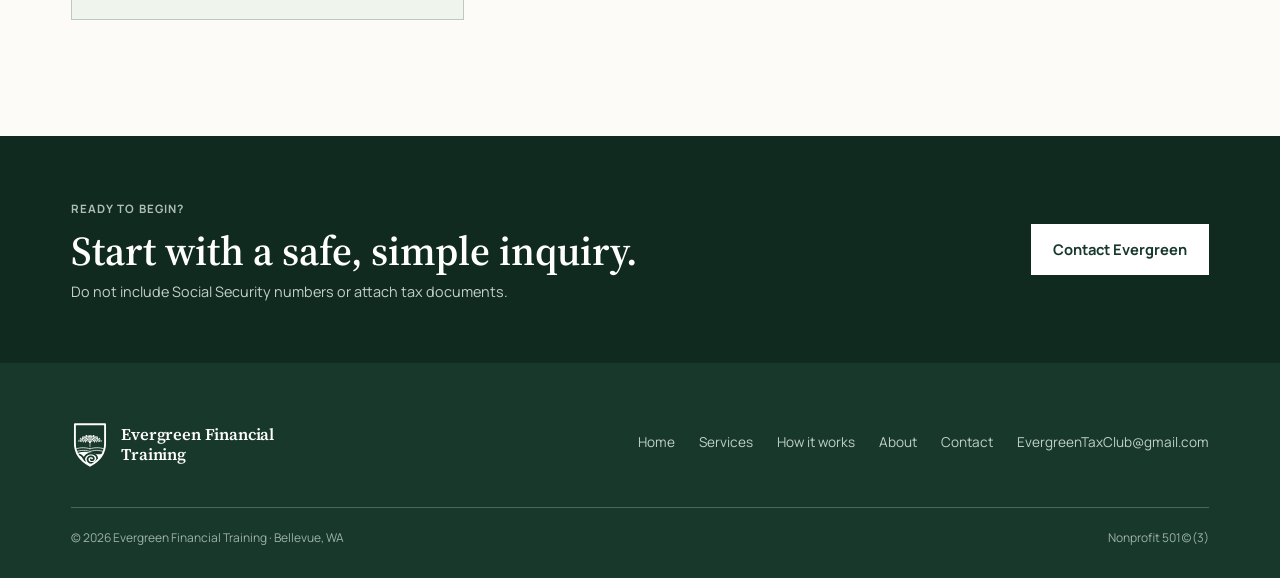
==== commit 88a83709: "Refine public site with professional practice design" ====
--- a/index.html
+++ b/index.html
@@ -7,9 +7,9 @@
 <meta name="description" content="Evergreen Financial Training provides multilingual tax filing, return reviews, tax planning, IRS notice support, and practical financial education in Bellevue, Washington.">
 <link rel="preconnect" href="https://fonts.googleapis.com">
 <link rel="preconnect" href="https://fonts.gstatic.com" crossorigin>
-<link href="https://fonts.googleapis.com/css2?family=Zilla+Slab:wght@400;500;600;700&family=Public+Sans:wght@400;500;600;700&family=IBM+Plex+Mono:wght@400;500;600&display=swap" rel="stylesheet">
+<link href="https://fonts.googleapis.com/css2?family=IBM+Plex+Mono:wght@400;500&family=Manrope:wght@400;500;600;700&family=Source+Serif+4:opsz,wght@8..60,500;8..60,600;8..60,700&display=swap" rel="stylesheet">
 <link rel="icon" href="images/favicon.svg" type="image/svg+xml">
-<meta name="theme-color" content="#12241A">
+<meta name="theme-color" content="#17382B">
 <link rel="stylesheet" href="styles.css">
 </head>
 <body>
--- a/styles.css
+++ b/styles.css
@@ -1,533 +1,144 @@
-/* ============================================================
-   Evergreen Financial Training — shared stylesheet
-   Design direction: "Greenbar" — accounting ledger paper.
+/* Evergreen Financial Training — professional practice system */
+:root{
+  --evergreen:#17382b;
+  --pine:#255742;
+  --pine-dark:#102a20;
+  --paper:#fcfbf8;
+  --stone:#e8e7e1;
+  --stone-soft:#f3f2ee;
+  --ink:#17211c;
+  --text:#3e4b44;
+  --muted:#637069;
+  --brass:#a66e2c;
+  --brass-dark:#81531f;
+  --white:#fff;
+  --display:'Source Serif 4',Georgia,serif;
+  --body:'Manrope','Helvetica Neue',Arial,sans-serif;
+  --mono:'IBM Plex Mono',ui-monospace,monospace;
+  --intl:'PingFang SC','Microsoft YaHei','Noto Sans CJK SC',sans-serif;
+  --wrap:1240px;
+  --gut:clamp(20px,4vw,52px);
+}
+*{box-sizing:border-box;margin:0;padding:0}
+html{scroll-behavior:smooth;-webkit-text-size-adjust:100%}
+body{background:var(--paper);color:var(--text);font:400 16px/1.7 var(--body);-webkit-font-smoothing:antialiased}
+h1,h2,h3,h4{color:var(--ink);font-family:var(--display);font-weight:600;line-height:1.08}
+a{color:inherit;text-decoration:none}
+img{display:block;max-width:100%}
+button,input,textarea,select{font:inherit}
+:focus-visible{outline:3px solid var(--brass);outline-offset:3px}
+.wrap{width:min(100%,var(--wrap));margin-inline:auto;padding-inline:var(--gut)}
+.mono,.field-label{color:var(--pine);font:700 .72rem/1.4 var(--body);letter-spacing:.09em;text-transform:uppercase}
+.lede{max-width:59ch;color:var(--text);font-size:clamp(1.08rem,1.5vw,1.25rem);line-height:1.65}
+.prose p{max-width:66ch;margin-bottom:1.15em}.prose p:last-child{margin:0}.prose strong{color:var(--ink)}
 
-   Every page links this one file. Do not copy these rules into
-   individual pages; change them here and all pages update.
-   ============================================================ */
+/* Header */
+.site-head{position:sticky;top:0;z-index:60;background:var(--paper);border-bottom:1px solid var(--stone)}
+.head-inner{display:flex;align-items:center;justify-content:space-between;gap:28px;min-height:82px}
+.brand{display:flex;align-items:center;gap:12px;min-height:48px;color:var(--evergreen)}
+.brand-logo{width:38px;height:46px;flex:none;color:var(--evergreen);--logo-bg:var(--paper)}
+.logo-carve{stroke:var(--logo-bg,var(--paper))}
+.brand-name{max-width:220px;color:var(--evergreen);font:600 1.02rem/1.18 var(--display);letter-spacing:-.01em}
+.site-nav ul{display:flex;align-items:center;gap:3px;list-style:none}
+.site-nav a{display:flex;align-items:center;min-height:44px;padding:9px 11px;color:var(--text);font-size:.86rem;font-weight:600;border-bottom:2px solid transparent}
+.site-nav a:hover,.site-nav a[aria-current=page]{color:var(--evergreen);border-color:var(--brass)}
+.site-nav a[href="demo-dashboard.html"]{color:var(--pine)}
+.site-nav .nav-cta{margin-left:8px;padding:10px 17px;background:var(--evergreen);border:1px solid var(--evergreen);color:var(--white)}
+.site-nav .nav-cta:hover{background:var(--pine);border-color:var(--pine);color:var(--white)}
+.nav-toggle{display:none;min-width:48px;min-height:44px;padding:8px 12px;background:transparent;border:1px solid #aeb8b1;color:var(--evergreen);font-size:.82rem;font-weight:700;cursor:pointer}
 
-:root{
-  /* Color ------------------------------------------------- */
-  --paper:    #FBFAF6;   /* page background, warm paper white */
-  --bar:      #E3EDE3;   /* greenbar stripe */
-  --bar-soft: #EFF4EC;   /* lighter stripe / panel fill */
-  --ink:      #12241A;   /* headings, dark bands */
-  --ink-2:    #35473C;   /* body copy */
-  --slate:    #59685F;   /* secondary / labels — AA on paper, bar and bar-soft */
-  --rule:     #C6D3C7;   /* structural rules */
-  --rule-2:   #DFE7DF;   /* hairline rules */
-  --stamp:    #9E3B2E;   /* the single accent — use sparingly */
-  --stamp-2:  #82301F;   /* accent, pressed state */
+/* Buttons */
+.btn{display:inline-flex;align-items:center;justify-content:center;min-height:48px;padding:12px 21px;border:1px solid transparent;font-size:.92rem;font-weight:700;transition:background .18s,border-color .18s,color .18s}
+.btn-primary{background:var(--evergreen);color:var(--white)}.btn-primary:hover{background:var(--pine)}
+.btn-secondary{border-color:#98a59d;color:var(--evergreen)}.btn-secondary:hover{border-color:var(--evergreen);background:var(--stone-soft)}
+.btn-onink{background:var(--white);color:var(--evergreen)}.btn-onink:hover{background:var(--stone-soft)}
+.btn-row{display:flex;gap:11px;flex-wrap:wrap;margin-top:31px}
 
-  /* Type -------------------------------------------------- */
-  --display: 'Zilla Slab', Georgia, serif;
-  --body:    'Public Sans', -apple-system, BlinkMacSystemFont, sans-serif;
-  --mono:    'IBM Plex Mono', ui-monospace, Menlo, monospace;
+/* Hero */
+.hero{padding:clamp(48px,7vw,92px) 0 clamp(66px,8vw,108px)}
+.doc-rule{display:flex;justify-content:space-between;gap:20px;padding-bottom:15px;border-bottom:1px solid #aeb8b1}
+.hero-grid{display:grid;grid-template-columns:minmax(0,1.25fr) minmax(280px,.65fr);gap:clamp(50px,8vw,112px);align-items:start;margin-top:clamp(42px,6vw,72px)}
+.hero-grid>div:first-child{position:relative;padding-left:clamp(20px,3vw,42px)}
+.hero-grid>div:first-child:before{content:"";position:absolute;top:4px;bottom:4px;left:0;width:4px;background:var(--brass)}
+.hero-kicker{margin-bottom:16px}
+.hero h1{max-width:820px;font-size:clamp(2.8rem,6.3vw,5.2rem);letter-spacing:-.045em}
+.hero h1 .accent{color:var(--pine);font-style:italic}
+.hero .lede{margin-top:26px}
+.portal-hero{min-height:calc(100vh - 82px)}
+.privacy-line{max-width:62ch;margin-top:24px;padding-top:16px;border-top:1px solid var(--stone);color:var(--muted);font-size:.85rem;line-height:1.6}.privacy-line strong{color:var(--ink)}
+.fields{border-top:3px solid var(--evergreen)}
+.field{display:grid;grid-template-columns:30px 1fr;gap:12px;padding:17px 0;border-bottom:1px solid var(--stone);align-items:start}
+.field-no{color:var(--brass);font:600 .7rem/1.8 var(--body)}
+.field-label{display:block;margin-bottom:3px;color:var(--muted);font-size:.65rem}
+.field-value{display:block;color:var(--ink);font-weight:600;line-height:1.4}.field-value .num{font-variant-numeric:tabular-nums}
 
-  /* Layout ------------------------------------------------ */
-  --wrap: 1200px;
-  --gut: 32px;
+/* Section structure */
+.section{padding:clamp(72px,9vw,116px) 0}.section-tight{padding:clamp(54px,7vw,82px) 0}
+.section-head{display:grid;grid-template-columns:minmax(150px,.34fr) minmax(0,1fr);gap:25px 48px;max-width:940px;margin-bottom:48px}
+.section-head .mono{padding-top:9px;border-top:2px solid var(--brass)}
+.section-head h2{font-size:clamp(2rem,4vw,3.2rem);letter-spacing:-.035em}
+.section-head p{grid-column:2;color:var(--muted);font-size:1.04rem}.compact-head{margin-bottom:28px}
+
+/* Visitor paths — no decorative numbering */
+.intent-section{padding:0 0 clamp(70px,9vw,110px)}
+.intent-grid{display:grid;grid-template-columns:repeat(2,1fr);border-top:1px solid #aeb8b1}
+.intent-card{position:relative;display:grid;grid-template-columns:1fr auto;gap:10px 24px;min-height:170px;padding:28px 30px;border-bottom:1px solid var(--stone)}
+.intent-card:nth-child(odd){border-right:1px solid var(--stone)}
+.intent-card:hover{background:var(--stone-soft)}
+.intent-no{display:none}.intent-card h3{font-size:1.45rem}.intent-card p{max-width:42ch;color:var(--muted);font-size:.92rem}
+.text-link{grid-column:2;grid-row:1/3;align-self:center;color:var(--brass-dark);font-size:.84rem;font-weight:700}
+
+/* Bilingual service */
+.langs{padding:clamp(70px,9vw,112px) 0;background:var(--evergreen);color:var(--white)}
+.langs .wrap{display:grid;grid-template-columns:.55fr 1.45fr;gap:42px 80px}
+.langs .mono{color:#b9c9c0}.lang-stage{min-height:120px}.lang-word{color:var(--white);font-family:var(--display),var(--intl);font-size:clamp(2.25rem,5vw,4.4rem);font-weight:600;line-height:1.08;letter-spacing:-.035em}
+.lang-word .tongue{display:block;margin-bottom:12px;color:#cfab79;font:700 .7rem/1.4 var(--body);letter-spacing:.1em;text-transform:uppercase}
+.lang-list{display:flex;align-items:start;gap:8px;grid-row:2;padding-top:4px}.lang-chip{min-width:88px;min-height:44px;padding:9px 14px;background:transparent;border:1px solid #789082;color:var(--white);font-family:var(--body),var(--intl);font-weight:700;cursor:pointer}.lang-chip:hover,.lang-chip.is-on{background:var(--white);border-color:var(--white);color:var(--evergreen)}
+.langs .note,.lang-ask{grid-column:2;max-width:62ch;color:#d5dfd9}.lang-ask{padding-top:18px;border-top:1px solid #4b6a59;color:var(--white)}
+.lang-fade{animation:langIn .35s ease both}@keyframes langIn{from{opacity:0;transform:translateY(6px)}to{opacity:1;transform:none}}
+
+/* Services */
+.ledger{border-top:3px solid var(--evergreen)}
+.ledger-row{display:grid;grid-template-columns:44px minmax(200px,.75fr) minmax(280px,1.25fr);gap:22px 34px;align-items:baseline;padding:25px 12px;border-bottom:1px solid var(--stone)}
+.ledger-no{color:var(--brass);font-size:.74rem;font-weight:700}.ledger-row h3{font-size:1.25rem}.ledger-row p{color:var(--muted)}
+
+/* Actual ordered process */
+.process-section{padding:clamp(72px,9vw,112px) 0;background:var(--stone-soft);border-block:1px solid var(--stone)}
+.process{display:grid;grid-template-columns:repeat(5,1fr);list-style:none;border-top:2px solid var(--evergreen)}
+.process li{padding:25px 22px 10px 0}.process-marker{display:block;margin-bottom:34px;color:var(--brass);font-weight:700;font-variant-numeric:tabular-nums}
+.process h3{min-height:2.4em;margin-bottom:9px;font-size:1.08rem}.process p{color:var(--muted);font-size:.84rem;line-height:1.55}
+
+/* Supporting content */
+.split{display:grid;grid-template-columns:1fr 1fr;gap:clamp(44px,7vw,92px);align-items:start}.split-wide{grid-template-columns:1.25fr .75fr}.split-narrow{grid-template-columns:.75fr 1.25fr}
+.panel{padding:clamp(24px,4vw,42px);background:var(--white);border:1px solid var(--stone)}.panel-quiet{background:var(--stone-soft)}
+.offer{padding:clamp(70px,8vw,100px) 0;background:#e1e7e1;border-block:1px solid #bcc9bf}.offer h2{font-size:clamp(2rem,4vw,3rem)}.offer .pull{max-width:58ch;margin-top:25px;padding-left:18px;border-left:3px solid var(--brass);color:var(--ink);font-family:var(--display);font-size:1.2rem;line-height:1.5}
+.ph-img{width:100%;background:var(--stone-soft);border:1px solid #bec8c0;object-fit:cover}.ph-portrait{aspect-ratio:3/4}.ph-square{aspect-ratio:1}.ph-wide{aspect-ratio:16/9}
+.people{display:grid;grid-template-columns:repeat(3,1fr);border-top:3px solid var(--evergreen)}.person{padding:26px 25px 28px 0;border-bottom:1px solid var(--stone)}.person+.person{padding-left:25px;border-left:1px solid var(--stone)}.person h3{margin:9px 0 3px;font-size:1.25rem}.person p{color:var(--muted);font-size:.9rem}
+
+/* Contact */
+.contact-rows{border-top:3px solid var(--evergreen)}.contact-row{display:grid;grid-template-columns:150px 1fr;gap:24px;padding:19px 0;border-bottom:1px solid var(--stone)}.contact-row .val{color:var(--ink);font-weight:600}.contact-row .val a{color:var(--pine);text-decoration:underline;text-decoration-color:#aeb8b1;text-underline-offset:4px}
+.form-field{margin-bottom:21px}.form-field label{display:block;margin-bottom:7px;color:var(--ink);font-size:.87rem;font-weight:700}.form-field input,.form-field textarea,.form-field select{width:100%;padding:13px 14px;background:var(--paper);border:1px solid #aeb8b1;border-radius:0;color:var(--ink)}.form-field textarea{min-height:140px;resize:vertical}.form-field input:focus,.form-field textarea:focus,.form-field select:focus{outline:2px solid var(--brass);outline-offset:1px;border-color:var(--brass)}
+.form-note{margin-top:14px;color:var(--muted);font-size:.84rem}.privacy-callout{padding:18px 20px;background:#f4f0e8;border-left:4px solid var(--brass);color:var(--muted);font-size:.88rem}.privacy-callout strong{color:var(--ink)}
+
+/* Closing and footer */
+.cta-band{padding:58px 0;background:var(--pine-dark);color:var(--white)}.cta-inner{display:flex;justify-content:space-between;align-items:center;gap:42px}.cta-band .mono{color:#aebfb5}.cta-band h2{margin-top:8px;color:var(--white);font-size:clamp(1.8rem,3.2vw,2.6rem)}.cta-band p{margin-top:7px;color:#c4d1c9;font-size:.9rem}
+.site-foot{padding:58px 0 30px;background:var(--evergreen);color:#c2d0c8}.site-foot .brand-name,.site-foot .brand-logo{color:var(--white)}.site-foot .brand-logo{--logo-bg:var(--evergreen)}.foot-top{display:flex;justify-content:space-between;gap:42px;align-items:start}.foot-links{display:flex;flex-wrap:wrap;justify-content:flex-end;gap:6px 24px;max-width:680px}.foot-links a{display:flex;align-items:center;min-height:44px;font-size:.85rem}.foot-links a:hover{color:var(--white)}.foot-bottom{display:flex;justify-content:space-between;gap:20px;margin-top:38px;padding-top:20px;border-top:1px solid #496858;color:#9fb2a7;font-size:.75rem}
+
+/* Motion */
+.anim .reveal{opacity:0;transform:translateY(14px);transition:opacity .5s ease,transform .5s cubic-bezier(.22,1,.36,1)}.anim .reveal.is-in{opacity:1;transform:none}
+
+@media(max-width:1040px){
+  .nav-toggle{display:block}.site-nav{display:none;position:absolute;top:82px;left:0;right:0;padding:14px var(--gut) 20px;background:var(--paper);border-bottom:1px solid var(--stone);box-shadow:0 14px 30px rgba(23,56,43,.12)}.site-nav.is-open{display:block}.site-nav ul{display:block}.site-nav a{padding:12px 8px}.site-nav .nav-cta{margin:8px 0 0;justify-content:center}
+  .hero-grid,.split,.split-wide,.split-narrow{grid-template-columns:1fr;gap:48px}.hero-grid{margin-top:45px}.hero-grid>div:first-child{padding-left:27px}
+  .langs .wrap{grid-template-columns:1fr}.lang-list{grid-row:auto}.langs .note,.lang-ask{grid-column:auto}
+  .process{grid-template-columns:1fr}.process li{display:grid;grid-template-columns:40px 1fr;gap:18px;padding:20px 0;border-bottom:1px solid var(--stone)}.process-marker{margin:0}.process h3{min-height:0}.process p{grid-column:2}
+  .people{grid-template-columns:1fr}.person+.person{padding-left:0;border-left:0}.ledger-row{grid-template-columns:35px 1fr}.ledger-row p{grid-column:2}
 }
-
-*{margin:0;padding:0;box-sizing:border-box}
-html{scroll-behavior:smooth;-webkit-text-size-adjust:100%}
-
-body{
-  font-family:var(--body);
-  font-size:17px;
-  line-height:1.65;
-  color:var(--ink-2);
-  background:var(--paper);
-  -webkit-font-smoothing:antialiased;
-  -moz-osx-font-smoothing:grayscale;
+@media(max-width:700px){
+  .brand-name{max-width:185px;font-size:.94rem}.doc-rule{display:none}.hero{padding-top:48px}.hero h1{font-size:clamp(2.55rem,13vw,4rem)}
+  .section-head{display:block}.section-head .mono{display:inline-block;margin-bottom:16px;padding-top:7px}.section-head p{margin-top:16px}
+  .intent-grid{grid-template-columns:1fr}.intent-card:nth-child(odd){border-right:0}.intent-card{grid-template-columns:1fr;min-height:0;padding:25px 4px}.text-link{grid-column:auto;grid-row:auto}
+  .contact-row{grid-template-columns:1fr;gap:3px}.cta-inner,.foot-top,.foot-bottom{align-items:flex-start;flex-direction:column}.foot-links{justify-content:flex-start}
+  .btn-row .btn{width:100%}.panel{padding:24px 20px}.ledger-row{padding-inline:0}
 }
-
-h1,h2,h3,h4{font-family:var(--display);color:var(--ink);line-height:1.12;font-weight:600}
-a{color:inherit;text-decoration:none}
-img{max-width:100%;display:block}
-
-:focus-visible{outline:2px solid var(--stamp);outline-offset:3px;border-radius:2px}
-
-.wrap{max-width:var(--wrap);margin:0 auto;padding:0 var(--gut)}
-
-/* Utility type ------------------------------------------- */
-.mono{
-  font-family:var(--mono);
-  font-size:.72rem;
-  letter-spacing:.1em;
-  text-transform:uppercase;
-  color:var(--slate);
-  font-weight:500;
-}
-.lede{font-size:1.22rem;line-height:1.55;color:var(--ink-2);max-width:52ch}
-.prose p{margin-bottom:1.1em;max-width:64ch}
-.prose p:last-child{margin-bottom:0}
-.prose strong{color:var(--ink);font-weight:600}
-
-/* ============================================================
-   Document rule — the thin mono header/footer band that frames
-   a section the way a printed form's edge does.
-   ============================================================ */
-.doc-rule{
-  display:flex;
-  justify-content:space-between;
-  align-items:center;
-  gap:20px;
-  padding:11px 0;
-  border-top:1px solid var(--ink);
-  border-bottom:1px solid var(--rule);
-  flex-wrap:wrap;
-}
-
-/* ============================================================
-   Header
-   ============================================================ */
-.site-head{
-  position:sticky;top:0;z-index:60;
-  background:rgba(251,250,246,.94);
-  backdrop-filter:blur(10px);
-  border-bottom:1px solid var(--rule);
-}
-.head-inner{display:flex;align-items:center;justify-content:space-between;height:74px;gap:24px}
-
-.brand{display:flex;align-items:center;gap:12px;flex:none;min-height:44px}
-.brand-name{font-family:var(--display);font-size:1.16rem;font-weight:600;color:var(--ink);letter-spacing:-.01em}
-
-/* ---- The shield ------------------------------------------
-   Drawn in currentColor, so it takes the colour of whatever it
-   sits in. The curl inside the wave is carved out in the colour
-   of the surrounding background, which --logo-bg supplies —
-   that is what lets one mark work on paper and on ink.
-   ---------------------------------------------------------- */
-.brand-logo{
-  height:38px;
-  width:auto;
-  flex:none;
-  color:var(--ink);
-  --logo-bg:var(--paper);
-}
-.logo-carve{stroke:var(--logo-bg,var(--paper))}
-
-.site-nav ul{display:flex;align-items:center;gap:8px;list-style:none}
-.site-nav a{
-  display:block;
-  padding:8px 14px;
-  font-size:.95rem;
-  font-weight:500;
-  color:var(--ink-2);
-  border-radius:3px;
-  transition:background .15s,color .15s;
-}
-.site-nav a:hover{background:var(--bar-soft);color:var(--ink)}
-.site-nav a[aria-current="page"]{color:var(--ink);box-shadow:inset 0 -2px 0 var(--stamp)}
-
-.nav-cta{
-  background:var(--stamp)!important;
-  color:var(--paper)!important;
-  font-weight:600!important;
-  padding:9px 18px!important;
-  margin-left:8px;
-}
-.nav-cta:hover{background:var(--stamp-2)!important;color:var(--paper)!important}
-
-.nav-toggle{
-  display:none;
-  background:none;
-  border:1px solid var(--rule);
-  border-radius:3px;
-  padding:8px 14px;
-  min-height:44px;
-  font-family:var(--mono);
-  font-size:.72rem;
-  letter-spacing:.08em;
-  text-transform:uppercase;
-  color:var(--ink);
-  cursor:pointer;
-}
-.nav-toggle:hover{background:var(--bar-soft)}
-
-/* ============================================================
-   Buttons
-   ============================================================ */
-.btn{
-  display:inline-block;
-  font-family:var(--body);
-  font-size:.97rem;
-  font-weight:600;
-  padding:14px 26px;
-  border:1px solid transparent;
-  border-radius:3px;
-  cursor:pointer;
-  transition:background .15s,color .15s,border-color .15s;
-}
-.btn-primary{background:var(--stamp);color:var(--paper)}
-.btn-primary:hover{background:var(--stamp-2)}
-.btn-secondary{background:transparent;color:var(--ink);border-color:var(--rule)}
-.btn-secondary:hover{border-color:var(--ink);background:var(--bar-soft)}
-.btn-onink{background:var(--paper);color:var(--ink)}
-.btn-onink:hover{background:var(--bar)}
-.btn-row{display:flex;gap:12px;flex-wrap:wrap;margin-top:32px}
-
-/* ============================================================
-   Hero — the letterhead device.
-   Human headline left, the club's legal identity set as a
-   labeled field block right.
-   ============================================================ */
-.hero{padding:64px 0 76px}
-.hero-grid{display:grid;grid-template-columns:1.35fr .65fr;gap:64px;align-items:start;margin-top:52px}
-.hero h1{font-size:clamp(2.7rem,5.6vw,4.15rem);letter-spacing:-.025em;font-weight:600}
-.hero h1 .accent{color:var(--stamp)}
-.hero .lede{margin-top:24px}
-.portal-hero{min-height:calc(100vh - 74px)}
-.hero-kicker{margin-bottom:14px}
-.privacy-line{margin-top:22px;max-width:58ch;padding:12px 14px;border-left:3px solid var(--stamp);background:var(--bar-soft);font-size:.88rem;line-height:1.55;color:var(--slate)}
-.privacy-line strong{color:var(--ink)}
-
-/* Field block — label over value, hairline separated */
-.fields{border-top:1px solid var(--ink)}
-.field{padding:15px 0;border-bottom:1px solid var(--rule-2);display:flex;gap:16px;align-items:baseline}
-.field-no{font-family:var(--mono);font-size:.7rem;color:var(--slate);flex:none;width:26px;padding-top:2px}
-.field-label{font-family:var(--mono);font-size:.68rem;letter-spacing:.09em;text-transform:uppercase;color:var(--slate);display:block;margin-bottom:3px}
-.field-value{font-size:1rem;color:var(--ink);font-weight:500;line-height:1.35}
-.field-value .num{font-family:var(--mono);font-size:.95rem;letter-spacing:.01em}
-
-/* ============================================================
-   Signature — the language band.
-   "Free tax help" in each language the club serves.
-   ============================================================ */
-.langs{background:var(--ink);color:var(--paper);padding:76px 0 80px;overflow:hidden}
-.langs .mono{color:rgba(251,250,246,.55)}
-.lang-stage{
-  margin-top:28px;
-  min-height:clamp(4.4rem,10vw,7.6rem);
-  display:flex;
-  align-items:center;
-}
-/* Zilla Slab and IBM Plex Mono carry no CJK, Devanagari, or
-   Thai glyphs. The language band is the one place non-Latin
-   scripts must render properly, so it gets an explicit stack
-   that falls through to the system's own CJK faces. */
-:root{
-  --intl: 'PingFang SC', 'Hiragino Sans GB', 'Microsoft YaHei',
-          'Apple SD Gothic Neo', 'Malgun Gothic',
-          'Noto Sans CJK SC', 'Noto Sans Devanagari',
-          system-ui, sans-serif;
-}
-
-.lang-word{
-  font-family:var(--display),var(--intl);
-  font-size:clamp(2.5rem,7.6vw,5.6rem);
-  font-weight:600;
-  line-height:1.15;
-  letter-spacing:-.02em;
-  color:var(--paper);
-}
-.lang-word .tongue{display:block;font-family:var(--mono);font-size:.7rem;letter-spacing:.14em;text-transform:uppercase;color:var(--stamp);margin-bottom:12px;font-weight:500}
-.lang-fade{animation:langIn .5s ease both}
-@keyframes langIn{from{opacity:0;transform:translateY(9px)}to{opacity:1;transform:none}}
-
-.lang-list{
-  display:flex;flex-wrap:wrap;gap:8px;margin-top:40px;
-  padding-top:26px;border-top:1px solid rgba(251,250,246,.16);
-}
-.lang-chip{
-  font-family:var(--mono),var(--intl);
-  font-size:.82rem;letter-spacing:.03em;line-height:1.4;
-  padding:11px 16px;min-height:44px;border:1px solid rgba(251,250,246,.3);border-radius:2px;
-  background:transparent;cursor:pointer;
-  color:rgba(251,250,246,.8);
-  transition:color .25s,border-color .25s,background .25s;
-}
-.lang-chip:hover{color:var(--paper);border-color:rgba(251,250,246,.6)}
-.lang-chip.is-on{color:var(--paper);border-color:var(--stamp);background:rgba(158,59,46,.3)}
-.langs .note{margin-top:26px;color:rgba(251,250,246,.72);font-size:.98rem;max-width:56ch}
-
-/* The invitation to anyone the two listed languages do not cover.
-   Set apart from the note so it reads as an offer, not a footnote. */
-.lang-ask{
-  margin-top:22px;
-  padding-left:18px;
-  border-left:2px solid var(--stamp);
-  color:var(--paper);
-  font-size:1rem;
-  max-width:56ch;
-}
-
-/* ============================================================
-   Section scaffolding
-   ============================================================ */
-.section{padding:84px 0}
-.section-tight{padding:64px 0}
-.section-head{max-width:62ch;margin-bottom:44px}
-.section-head h2{font-size:clamp(1.9rem,3.6vw,2.65rem);letter-spacing:-.02em;margin-top:14px}
-.section-head p{margin-top:16px;font-size:1.1rem;color:var(--slate)}
-.compact-head{margin-bottom:30px}
-
-/* Visitor routes ---------------------------------------- */
-.intent-section{padding:0 0 84px}
-.intent-grid{display:grid;grid-template-columns:repeat(4,1fr);border:1px solid var(--rule);background:var(--rule);gap:1px}
-.intent-card{display:flex;flex-direction:column;min-height:280px;padding:26px 24px;background:var(--paper);transition:background .2s ease,transform .2s ease}
-.intent-card:hover{background:var(--bar-soft);transform:translateY(-3px)}
-.intent-card:focus-visible{position:relative;z-index:1}
-.intent-no{font-family:var(--mono);font-size:.72rem;color:var(--stamp);margin-bottom:32px}
-.intent-card h3{font-size:1.3rem;margin-bottom:12px}
-.intent-card p{font-size:.94rem;color:var(--slate)}
-.text-link{font-size:.9rem;font-weight:600;color:var(--stamp);margin-top:auto;padding-top:24px}
-
-/* ============================================================
-   Ledger — greenbar striped rows. The one place stripes appear.
-   Used for the services list, which genuinely enumerates.
-   ============================================================ */
-.ledger{border-top:1px solid var(--ink);border-bottom:1px solid var(--ink)}
-.ledger-row{
-  display:grid;
-  grid-template-columns:56px 1fr 1.5fr;
-  gap:28px;
-  padding:26px 20px;
-  align-items:baseline;
-}
-.ledger-row:nth-child(odd){background:var(--bar)}
-.ledger-row:nth-child(even){background:transparent}
-.ledger-no{font-family:var(--mono);font-size:.8rem;color:var(--slate)}
-.ledger-row h3{font-size:1.22rem;letter-spacing:-.01em}
-.ledger-row p{color:var(--ink-2);font-size:1rem}
-
-/* Filing process ---------------------------------------- */
-.process-section{padding:84px 0;background:var(--bar-soft);border-top:1px solid var(--rule);border-bottom:1px solid var(--rule)}
-.process{list-style:none;display:grid;grid-template-columns:repeat(5,1fr);position:relative}
-.process::before{content:"";position:absolute;top:20px;left:10%;right:10%;height:1px;background:var(--rule)}
-.process li{position:relative;padding:0 16px;text-align:center}
-.process-marker{position:relative;z-index:1;display:grid;place-items:center;width:42px;height:42px;margin:0 auto 20px;border:1px solid var(--ink);border-radius:50%;background:var(--paper);font-family:var(--mono);font-size:.78rem;color:var(--ink);transition:background .25s,color .25s,transform .25s}
-.process li:hover .process-marker{background:var(--stamp);border-color:var(--stamp);color:var(--paper);transform:scale(1.06)}
-.process h3{font-size:1.08rem;margin-bottom:8px}
-.process p{font-size:.86rem;line-height:1.55;color:var(--slate)}
-
-/* ============================================================
-   Panels
-   ============================================================ */
-.panel{border:1px solid var(--rule);border-radius:4px;background:#fff;padding:36px}
-.panel-quiet{background:var(--bar-soft);border-color:var(--rule-2)}
-
-.split{display:grid;grid-template-columns:1fr 1fr;gap:56px;align-items:start}
-.split-wide{grid-template-columns:1.25fr .75fr}
-.split-narrow{grid-template-columns:.75fr 1.25fr}
-
-/* Offer band — the free return review */
-.offer{background:var(--bar);border-top:1px solid var(--ink);border-bottom:1px solid var(--ink);padding:64px 0}
-.offer h2{font-size:clamp(1.8rem,3.4vw,2.5rem);letter-spacing:-.02em}
-.offer .pull{
-  font-family:var(--display);
-  font-size:1.3rem;
-  line-height:1.4;
-  color:var(--ink);
-  border-left:3px solid var(--stamp);
-  padding-left:20px;
-  margin-top:24px;
-}
-
-/* ============================================================
-   People
-   ============================================================ */
-.people{display:grid;grid-template-columns:repeat(3,1fr);gap:2px;background:var(--rule);border:1px solid var(--rule)}
-.person{background:var(--paper);padding:28px 24px}
-.person .field-label{margin-bottom:10px}
-.person h3{font-size:1.12rem;margin-bottom:2px}
-.person p{font-size:.92rem;color:var(--slate)}
-
-/* ============================================================
-   Photo placeholders
-   Ruled, labeled slots. The label states the exact image size to
-   supply, so whoever sources photography knows what to send.
-   Replace with: <img src="..." alt="...">
-   ============================================================ */
-.ph{
-  position:relative;
-  background:
-    repeating-linear-gradient(
-      -45deg,
-      var(--bar-soft) 0 11px,
-      var(--bar) 11px 22px
-    );
-  border:1px solid var(--rule);
-  border-radius:3px;
-  display:flex;
-  flex-direction:column;
-  align-items:center;
-  justify-content:center;
-  gap:7px;
-  padding:24px;
-  text-align:center;
-  min-height:180px;
-}
-.ph::before{
-  content:attr(data-label);
-  font-family:var(--mono);
-  font-size:.73rem;
-  letter-spacing:.05em;
-  color:var(--ink);
-  font-weight:500;
-  max-width:30ch;
-  line-height:1.5;
-}
-.ph::after{
-  content:attr(data-size);
-  font-family:var(--mono);
-  font-size:.66rem;
-  letter-spacing:.08em;
-  text-transform:uppercase;
-  color:var(--slate);
-}
-.ph-portrait{aspect-ratio:3/4}
-.ph-square{aspect-ratio:1/1}
-.ph-wide{aspect-ratio:16/9}
-
-/* Placeholder illustrations, and real photographs once supplied.
-   Swapping one for the other is only a change of src and alt —
-   the sizing and framing stay identical. */
-.ph-img{
-  width:100%;
-  display:block;
-  object-fit:cover;
-  border:1px solid var(--rule);
-  border-radius:3px;
-  background:var(--bar-soft);
-}
-
-/* ============================================================
-   Contact
-   ============================================================ */
-.contact-rows{border-top:1px solid var(--ink)}
-.contact-row{display:grid;grid-template-columns:150px 1fr;gap:24px;padding:20px 0;border-bottom:1px solid var(--rule-2);align-items:baseline}
-.contact-row .val{font-size:1.06rem;color:var(--ink);font-weight:500}
-.contact-row .val a{color:var(--stamp);text-decoration:underline;text-underline-offset:3px}
-.contact-row .val a:hover{color:var(--stamp-2)}
-.contact-row .val .num{font-family:var(--mono);font-size:1rem}
-
-.form-field{margin-bottom:20px}
-.form-field label{display:block;margin-bottom:7px}
-.form-field input,.form-field textarea,.form-field select{
-  width:100%;
-  font-family:var(--body);
-  font-size:1rem;
-  color:var(--ink);
-  padding:13px 14px;
-  background:var(--paper);
-  border:1px solid var(--rule);
-  border-radius:3px;
-  transition:border-color .15s;
-}
-.form-field textarea{resize:vertical;min-height:130px}
-.form-field input:focus,.form-field textarea:focus,.form-field select:focus{
-  outline:none;border-color:var(--stamp);box-shadow:0 0 0 3px rgba(158,59,46,.12);
-}
-.form-note{font-size:.88rem;color:var(--slate);margin-top:14px;line-height:1.55}
-.privacy-callout{padding:16px;border:1px solid var(--rule);background:var(--bar-soft);font-size:.9rem;line-height:1.55;color:var(--slate)}
-.privacy-callout strong{color:var(--ink)}
-
-/* Closing action ---------------------------------------- */
-.cta-band{background:var(--ink);color:var(--paper);padding:54px 0}
-.cta-inner{display:flex;align-items:center;justify-content:space-between;gap:40px}
-.cta-band .mono{color:rgba(251,250,246,.58)}
-.cta-band h2{color:var(--paper);font-size:clamp(1.7rem,3vw,2.3rem);margin-top:8px}
-.cta-band p{color:rgba(251,250,246,.66);margin-top:8px;font-size:.94rem}
-.cta-band .btn{flex:none}
-
-/* ============================================================
-   Footer
-   ============================================================ */
-.site-foot{background:var(--ink);color:rgba(251,250,246,.7);padding:60px 0 34px;margin-top:0}
-.site-foot .brand-name{color:var(--paper)}
-.site-foot .brand-logo{color:var(--paper);--logo-bg:var(--ink)}
-.foot-top{display:flex;justify-content:space-between;gap:36px;flex-wrap:wrap;align-items:flex-start}
-.foot-links{display:flex;gap:24px;flex-wrap:wrap}
-.foot-links a{font-size:.95rem;transition:color .15s;display:inline-flex;align-items:center;min-height:44px}
-.foot-links a:hover{color:var(--paper)}
-.foot-bottom{
-  margin-top:44px;padding-top:22px;
-  border-top:1px solid rgba(251,250,246,.16);
-  display:flex;justify-content:space-between;gap:16px;flex-wrap:wrap;
-  font-family:var(--mono);font-size:.72rem;letter-spacing:.05em;
-  color:rgba(251,250,246,.5);
-}
-
-/* ============================================================
-   Responsive
-   ============================================================ */
-@media (max-width:960px){
-  .hero-grid,.split,.split-wide,.split-narrow{grid-template-columns:1fr;gap:44px}
-  .people{grid-template-columns:1fr}
-  .intent-grid{grid-template-columns:repeat(2,1fr)}
-  .process{grid-template-columns:1fr;gap:0}
-  .process::before{top:20px;bottom:20px;left:20px;right:auto;width:1px;height:auto}
-  .process li{display:grid;grid-template-columns:42px 1fr;gap:20px;text-align:left;padding:0 0 30px}
-  .process-marker{margin:0}
-  .ledger-row{grid-template-columns:40px 1fr;gap:8px 18px}
-  .ledger-row p{grid-column:2}
-}
-
-@media (max-width:1040px){
-  body{font-size:16px}
-  :root{--gut:22px}
-  .section{padding:60px 0}
-  .hero{padding:44px 0 56px}
-
-  .nav-toggle{display:block}
-  .site-nav{
-    display:none;
-    position:absolute;top:74px;left:0;right:0;
-    background:var(--paper);
-    border-bottom:1px solid var(--rule);
-    box-shadow:0 14px 32px rgba(18,36,26,.1);
-    padding:14px var(--gut) 20px;
-  }
-  .site-nav.is-open{display:block}
-  .site-nav ul{flex-direction:column;align-items:stretch;gap:2px}
-  .site-nav a{padding:13px 12px;font-size:1rem}
-  .nav-cta{margin-left:0;margin-top:8px;text-align:center}
-  .contact-row{grid-template-columns:1fr;gap:4px}
-  .cta-inner{align-items:flex-start;flex-direction:column}
-}
-
-@media (max-width:560px){
-  .brand-name{font-size:1rem;max-width:190px;line-height:1.08}
-  .intent-grid{grid-template-columns:1fr}
-  .intent-card{min-height:0}
-  .ledger-row{padding-left:8px;padding-right:8px}
-  .panel{padding:24px 20px}
-  .btn-row .btn{width:100%;text-align:center}
-}
-
-/* ============================================================
-   Motion
-
-   Content settles onto the page the way ink lands on paper:
-   a short rise and fade, rows arriving in sequence. Nothing
-   slides, bounces, or travels far.
-
-   The hidden starting state is applied ONLY under .anim, which
-   site.js adds to <html> and only when the visitor has not asked
-   for reduced motion. Without JavaScript, or with reduced motion
-   on, every rule below is inert and the page renders fully — no
-   content is ever invisible by default.
-   ============================================================ */
-.anim .reveal{
-  opacity:0;
-  transform:translateY(22px);
-  filter:blur(2px);
-  transition:
-    opacity .62s cubic-bezier(.22,1,.36,1),
-    transform .62s cubic-bezier(.22,1,.36,1),
-    filter .48s ease-out;
-  will-change:opacity,transform;
-}
-.anim .reveal.is-in{
-  opacity:1;
-  transform:none;
-  filter:none;
-}
-
-@media (prefers-reduced-motion:reduce){
-  html{scroll-behavior:auto}
-  *,*::before,*::after{animation-duration:.001ms!important;transition-duration:.001ms!important}
-  .anim .reveal{opacity:1;transform:none;filter:none;will-change:auto}
-}
+@media(prefers-reduced-motion:reduce){html{scroll-behavior:auto}*,*::before,*::after{animation-duration:.001ms!important;transition-duration:.001ms!important}.anim .reveal{opacity:1;transform:none}}
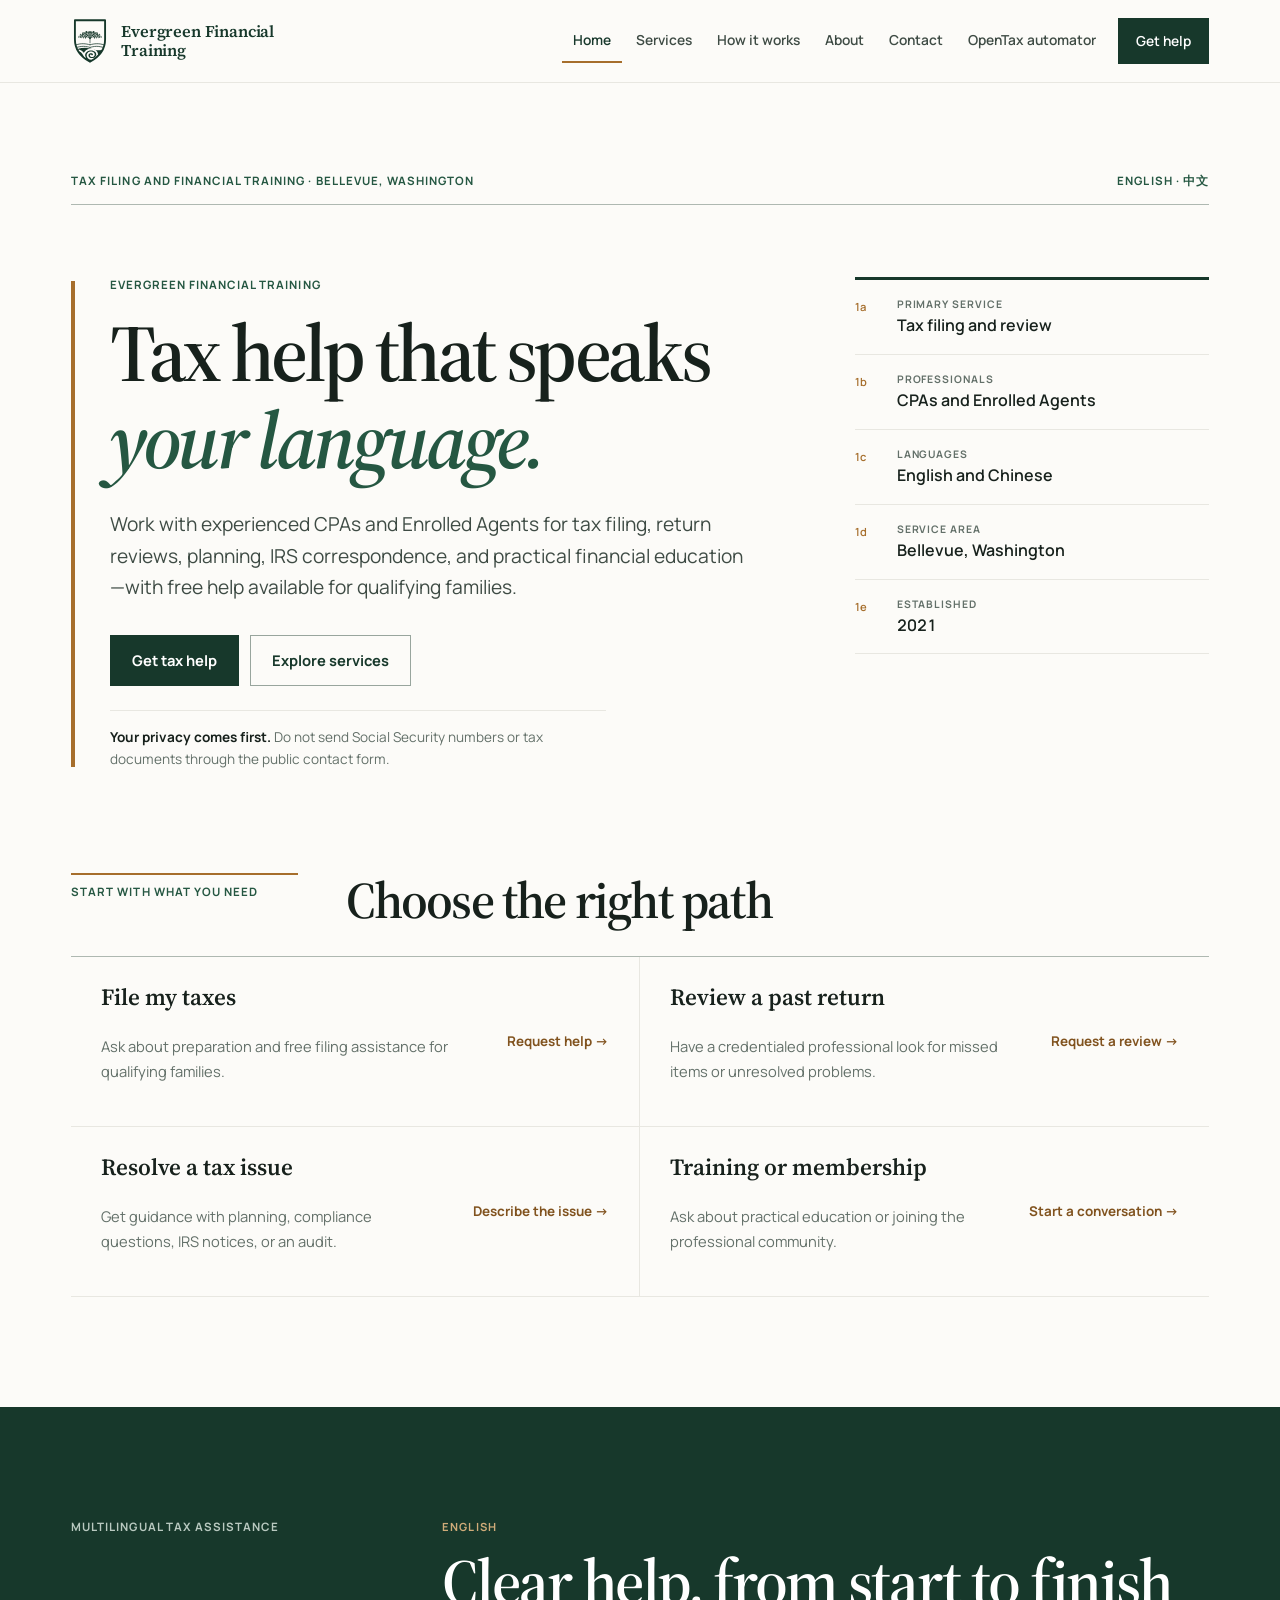
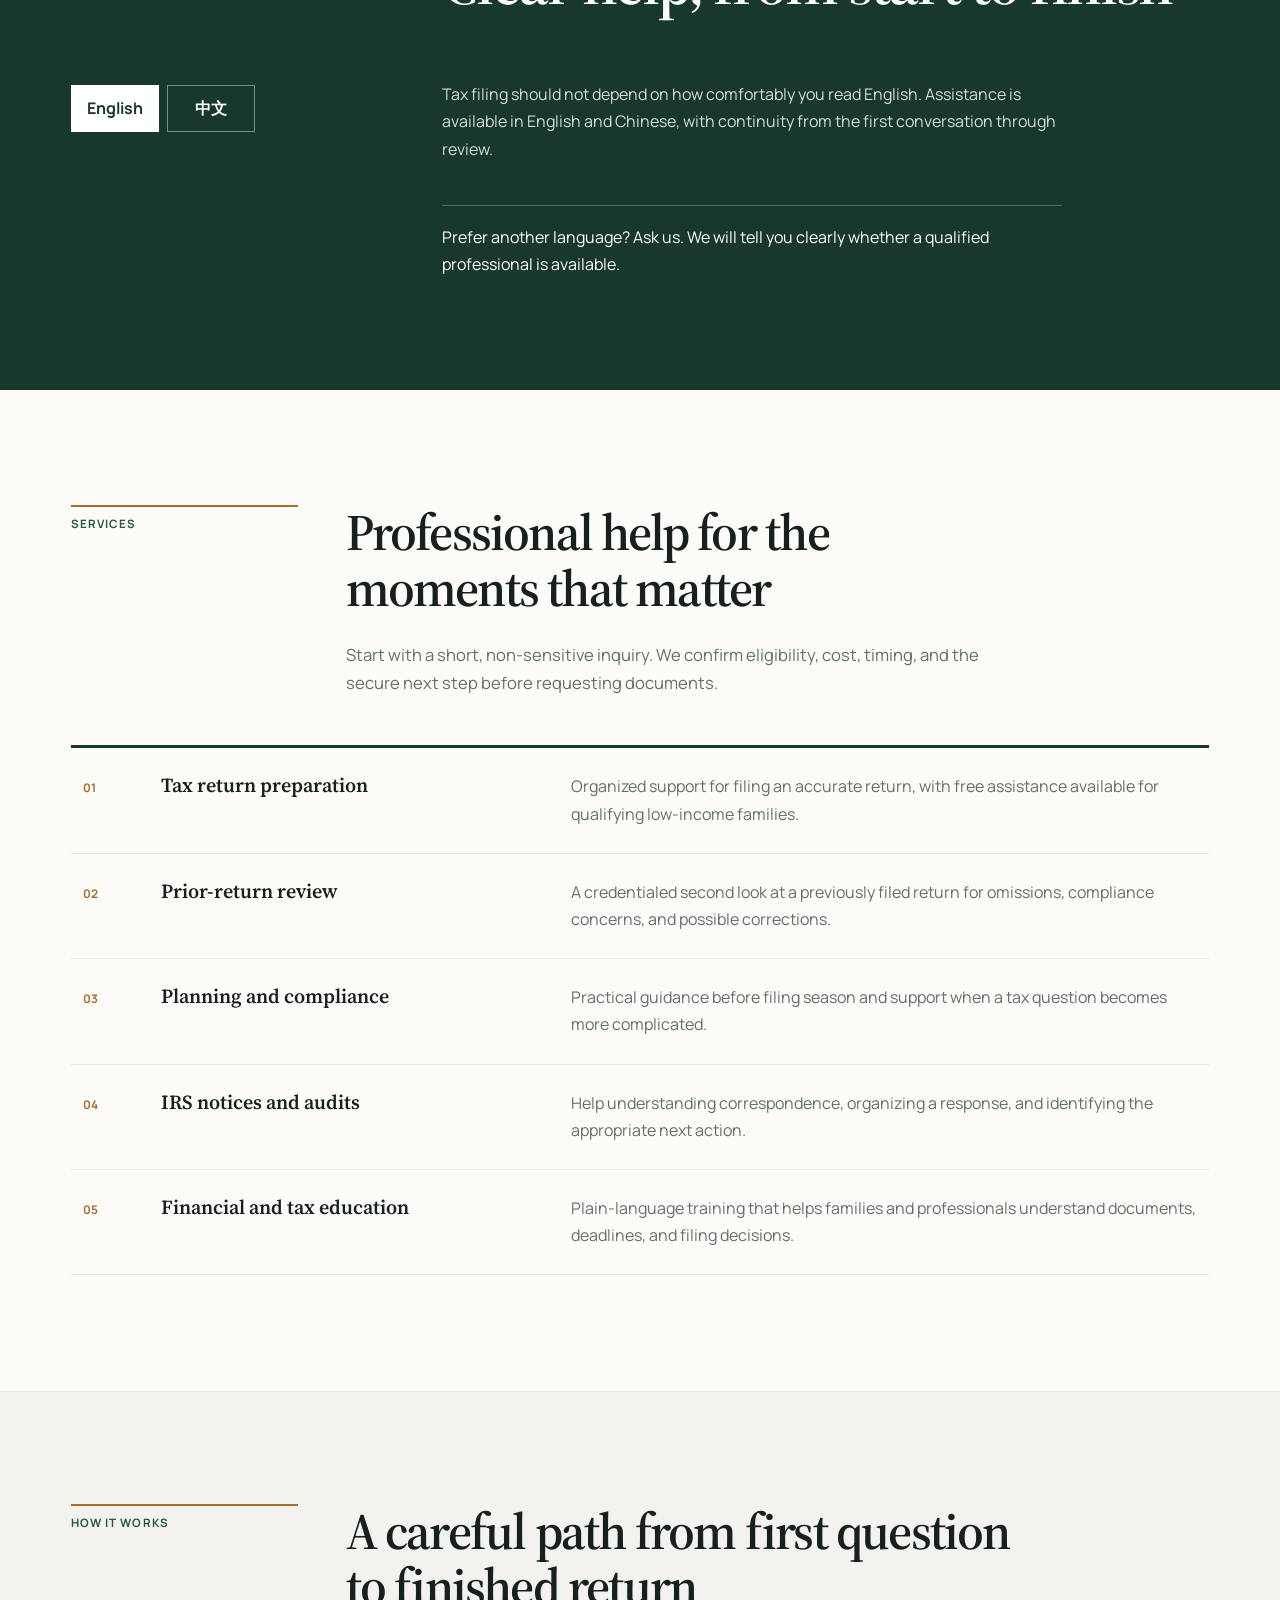
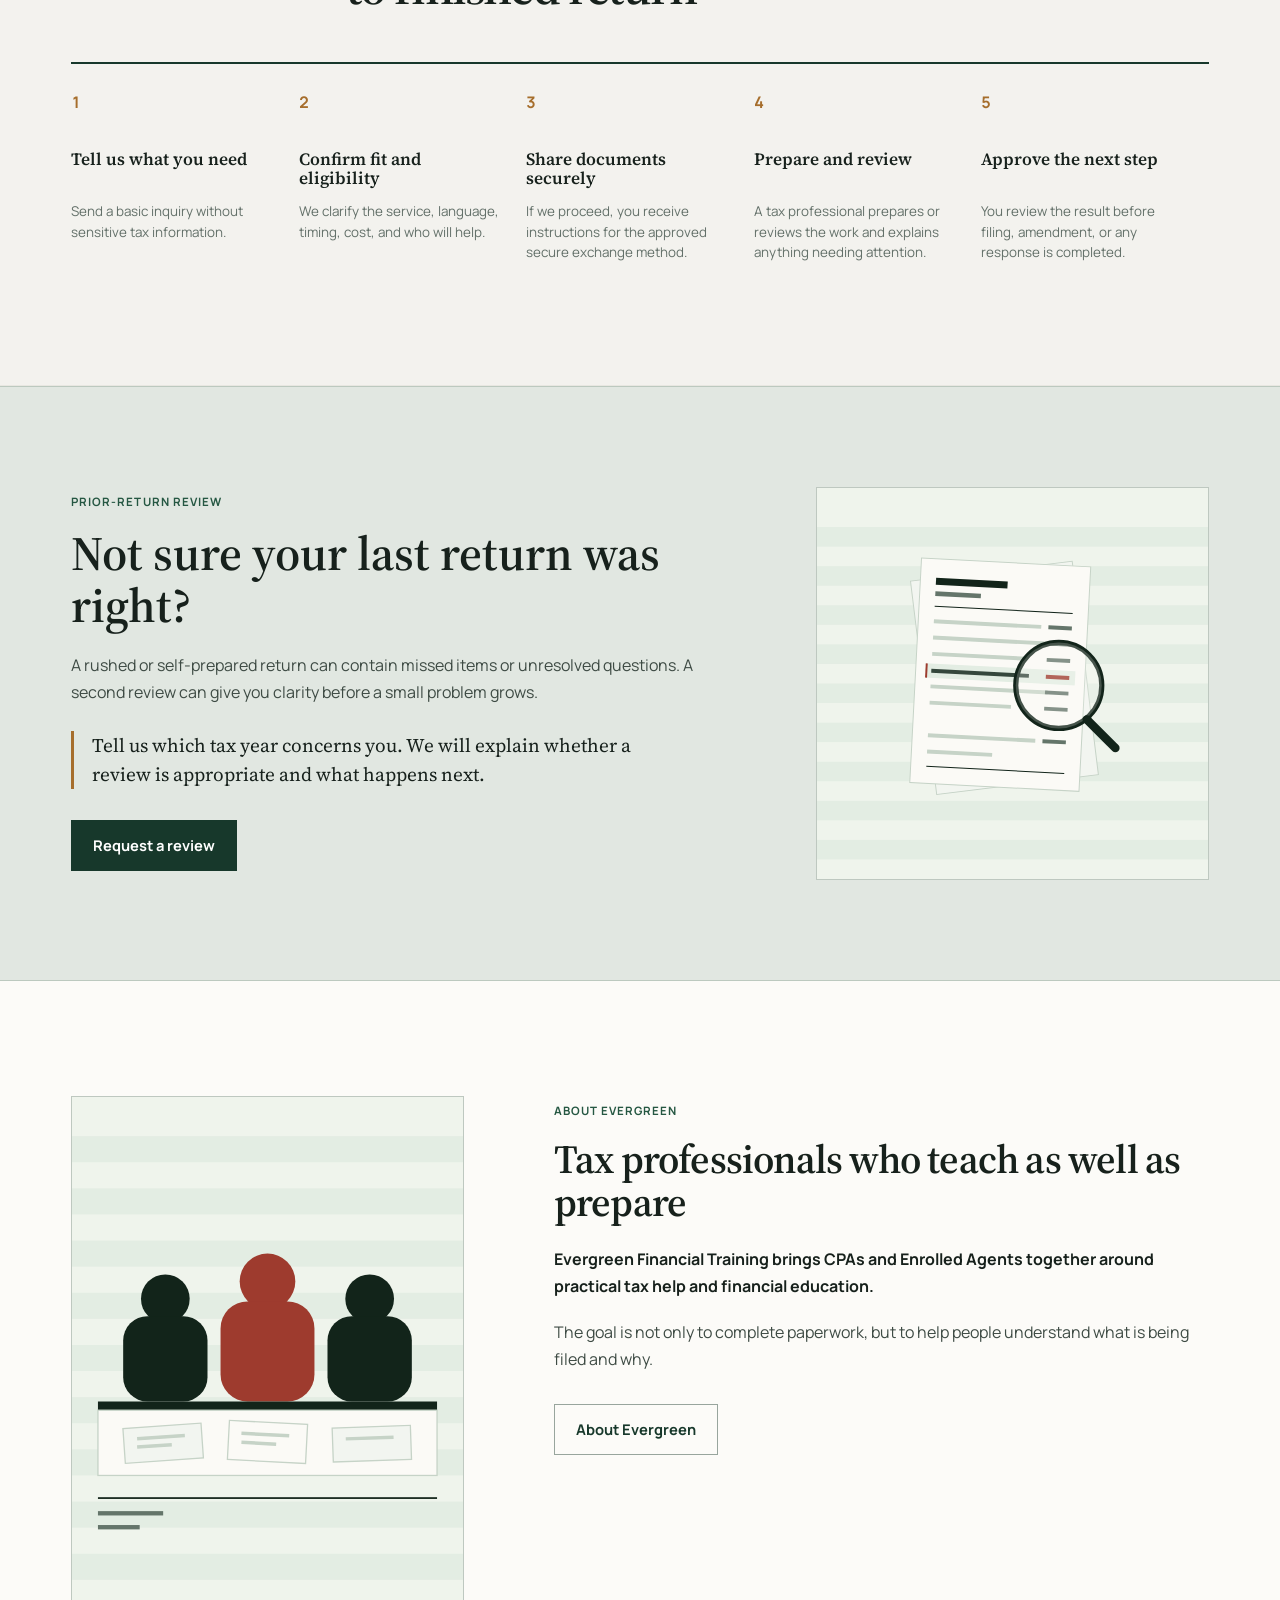
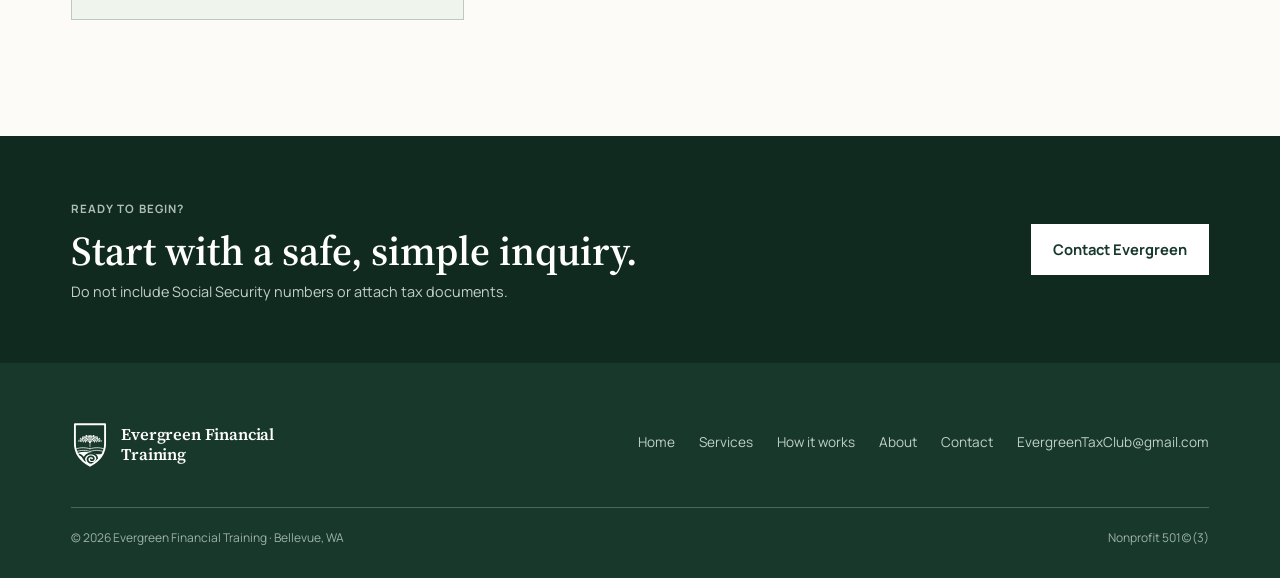
==== commit 6d36939d: "Give the OpenTax automator its own entry point again Navigation on every page linked straight to dem" ====
--- a/index.html
+++ b/index.html
@@ -107,7 +107,7 @@
         <li><a href="#process">How it works</a></li>
         <li><a href="about.html">About</a></li>
         <li><a href="contact.html">Contact</a></li>
-        <li><a href="demo-dashboard.html">Launch OpenTax demo</a></li>
+        <li><a href="portal.html">OpenTax automator</a></li>
         <li><a class="nav-cta" href="contact.html#help">Get help</a></li>
       </ul>
     </nav>
